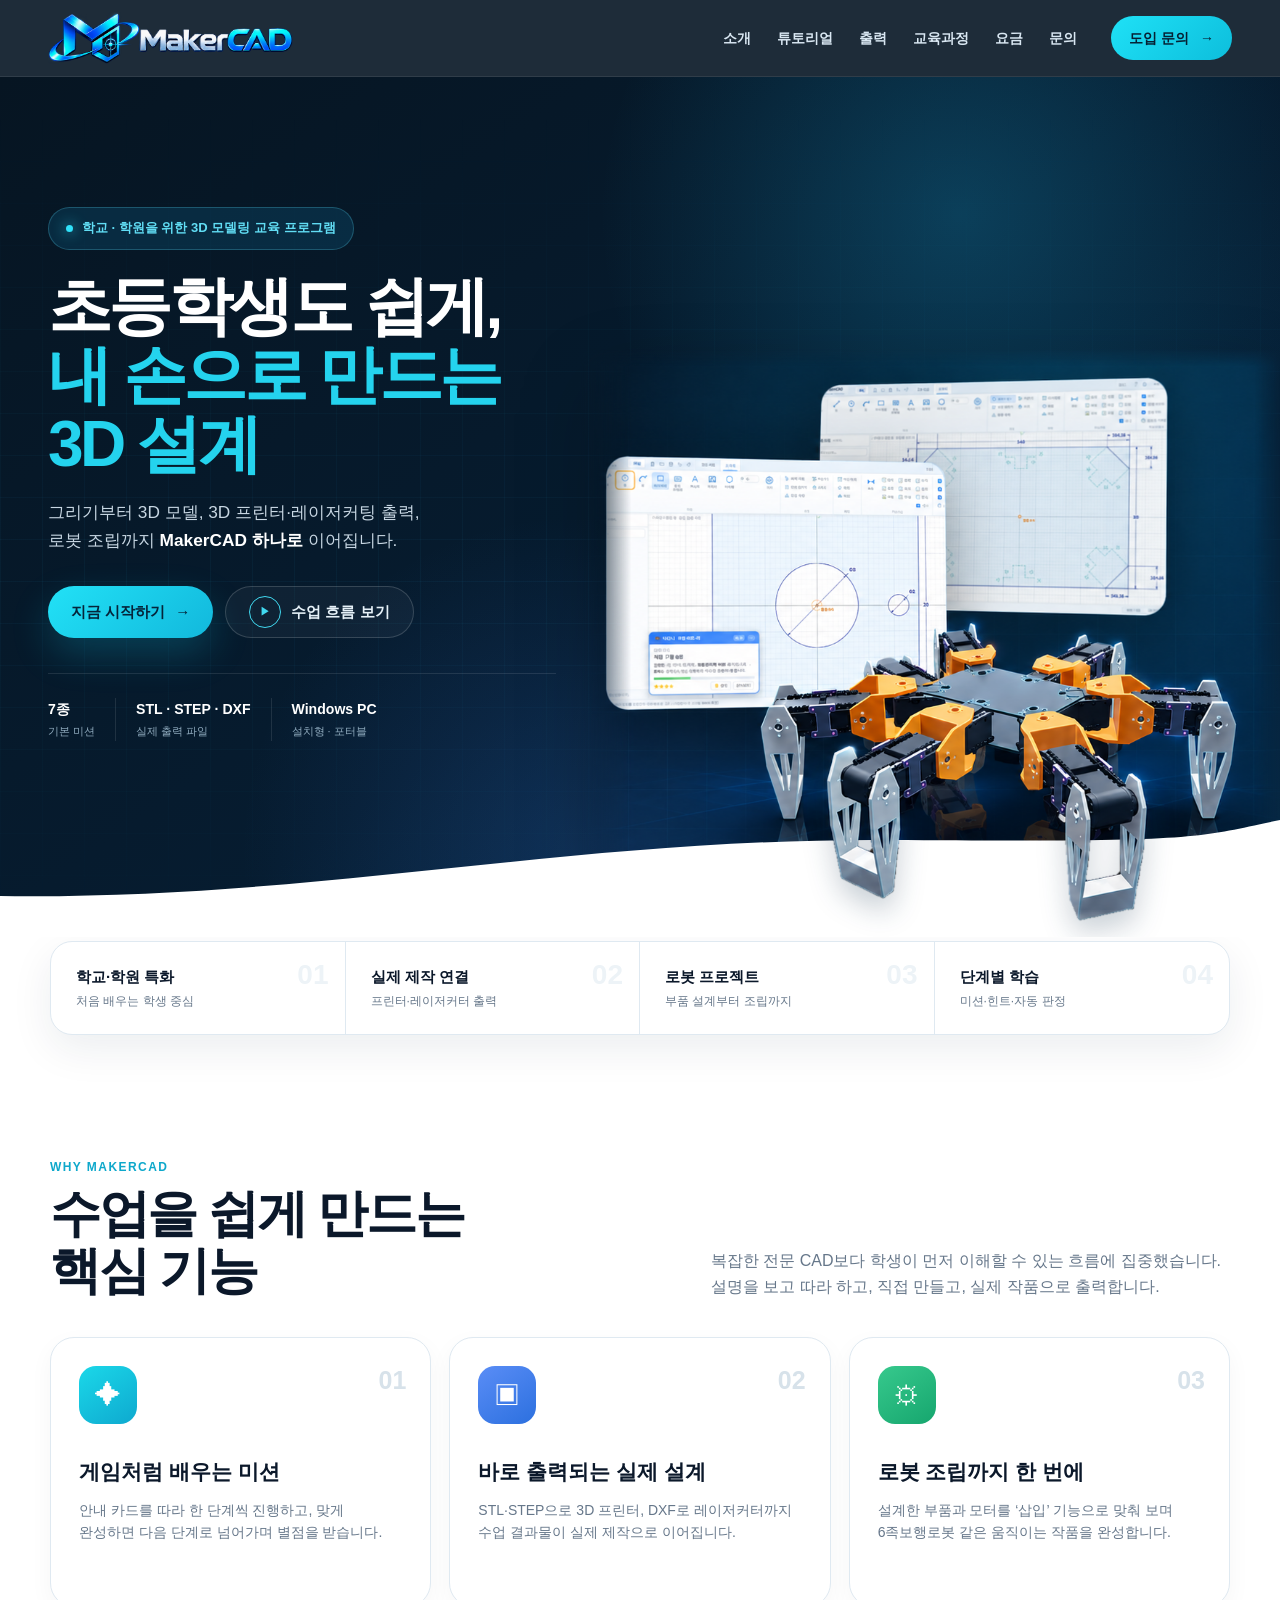
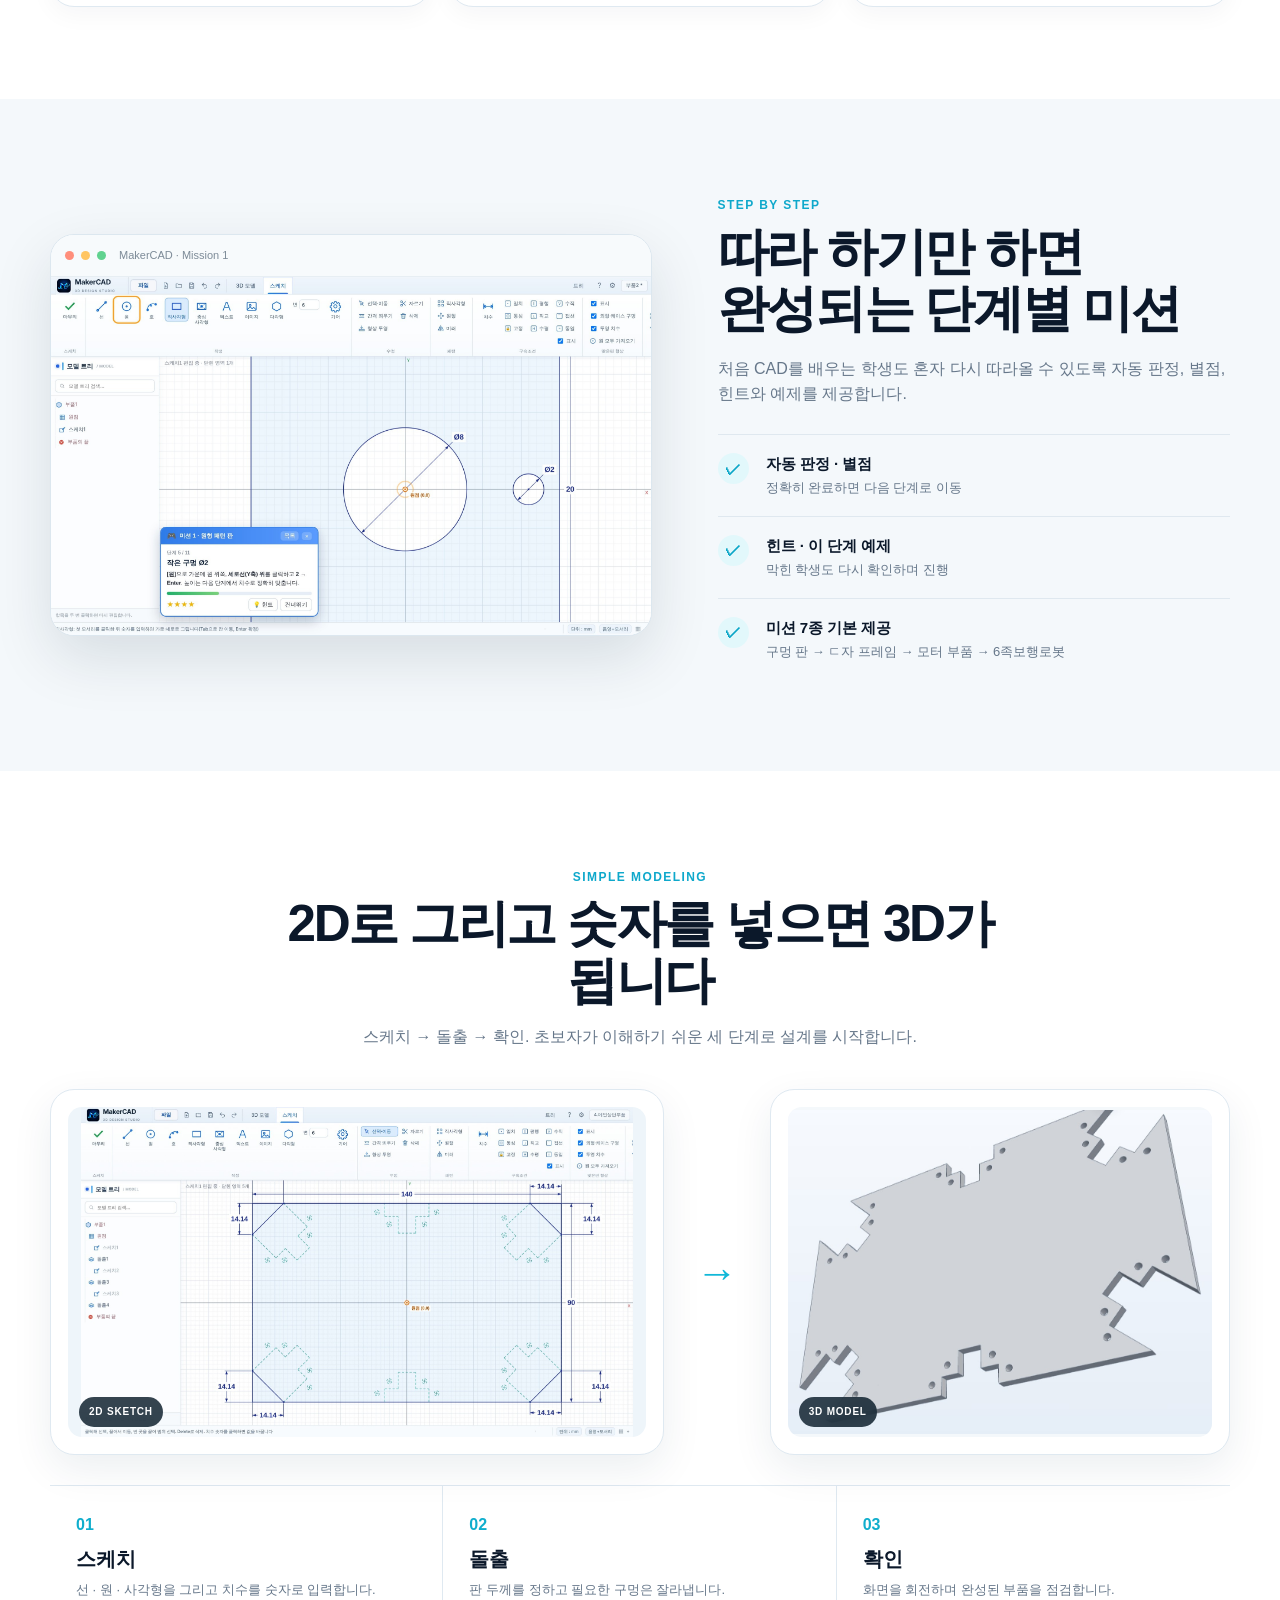
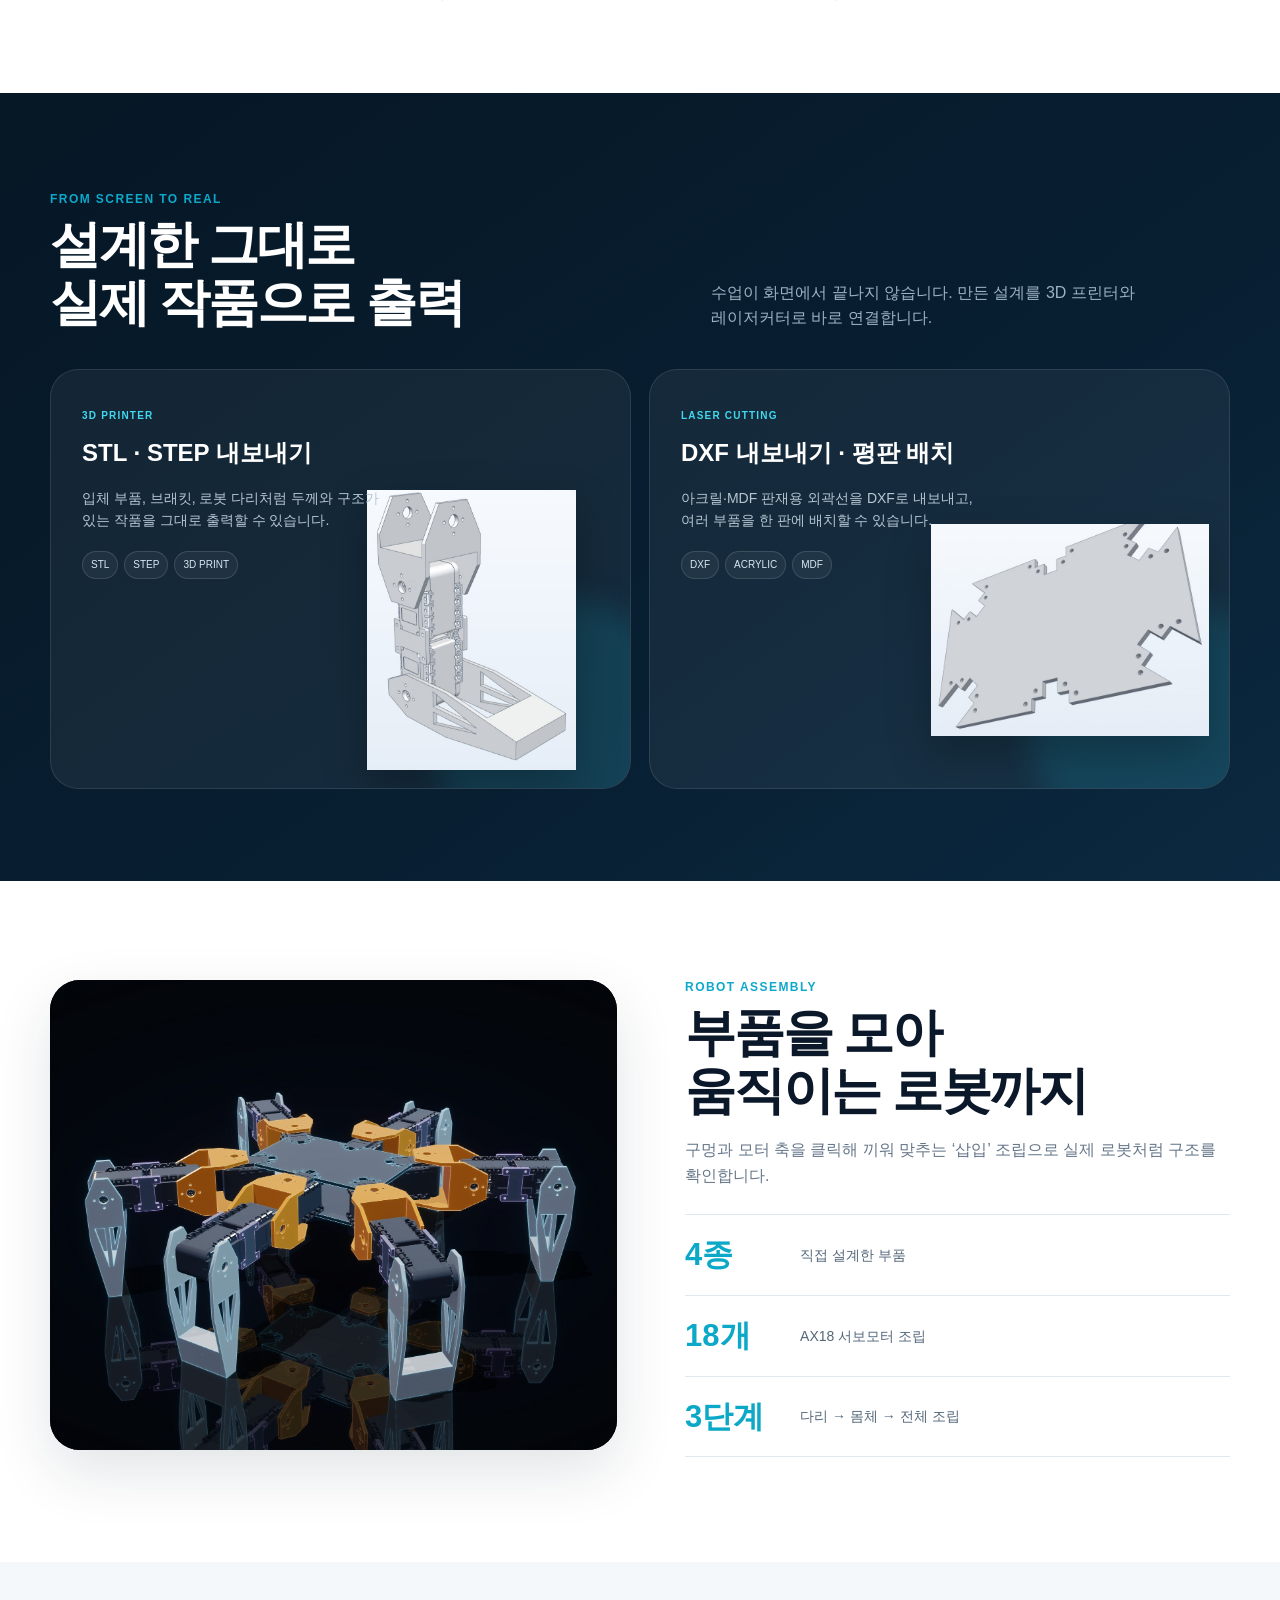
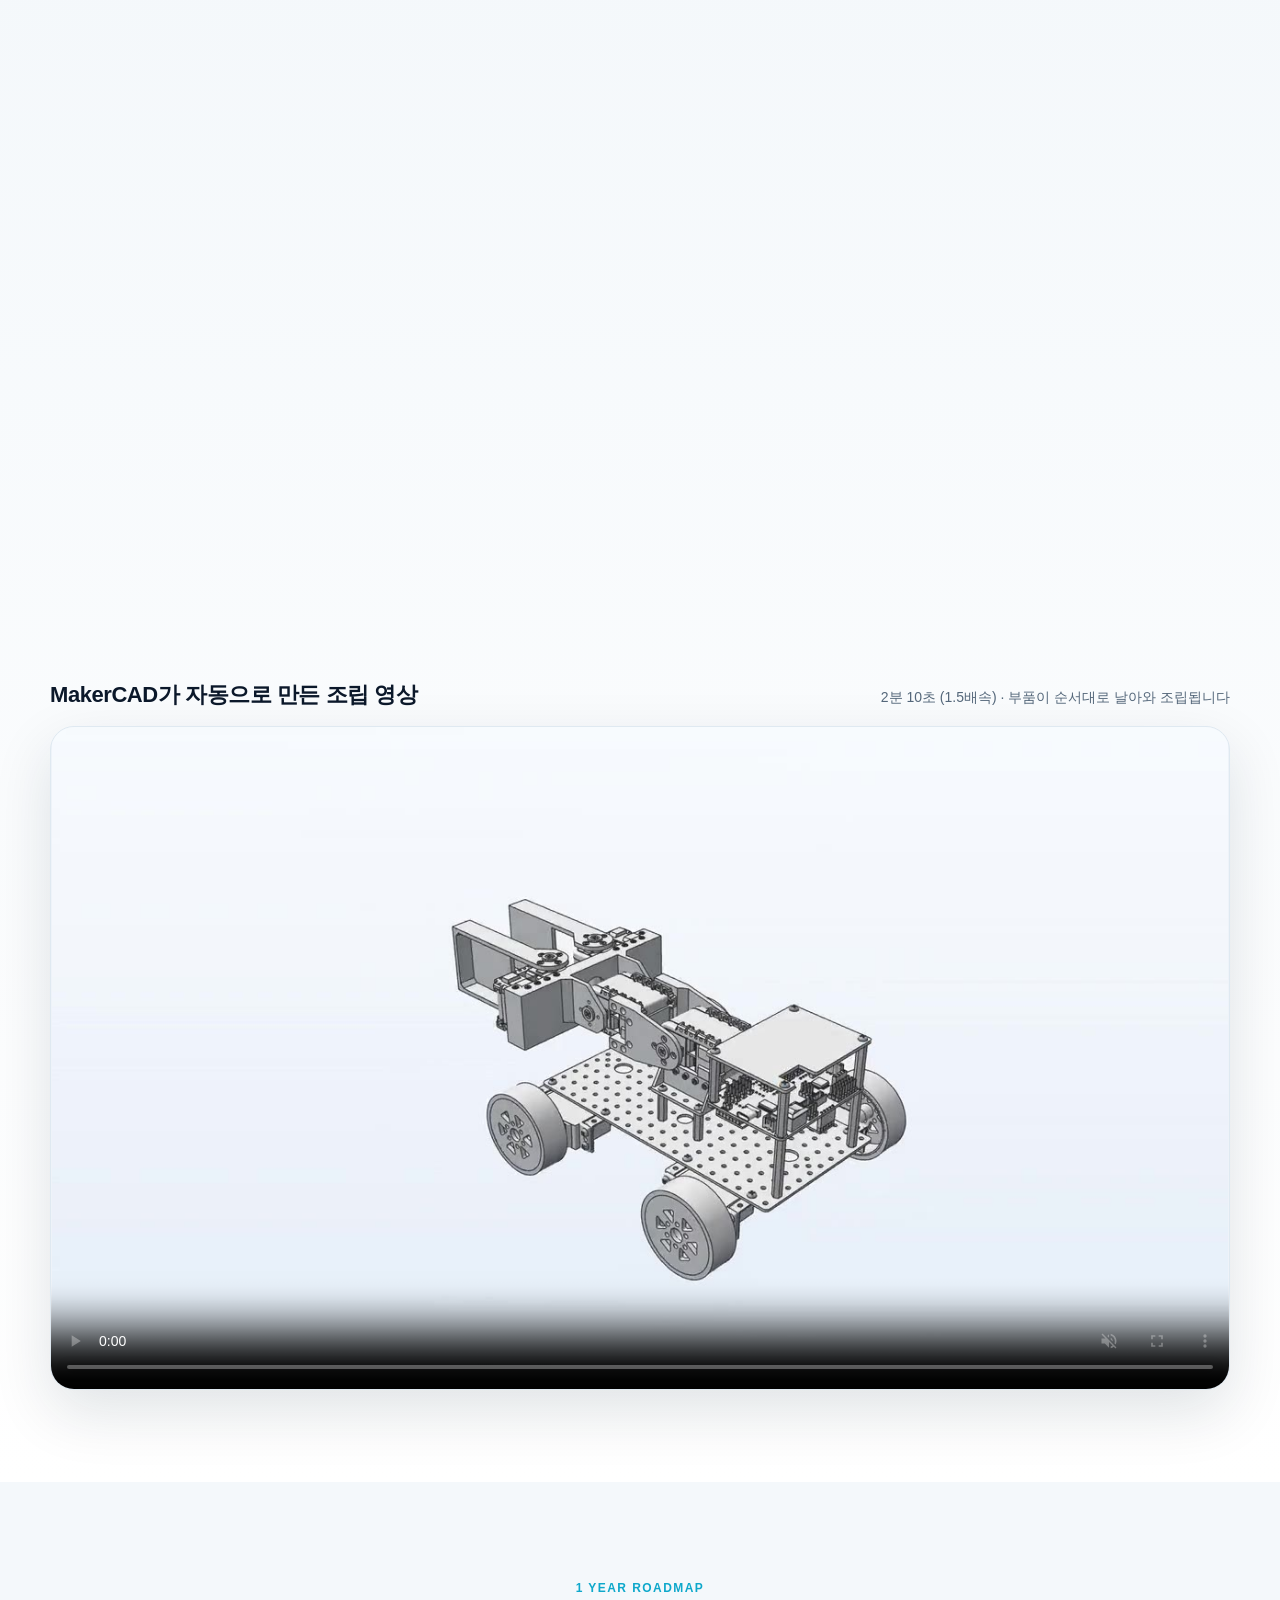
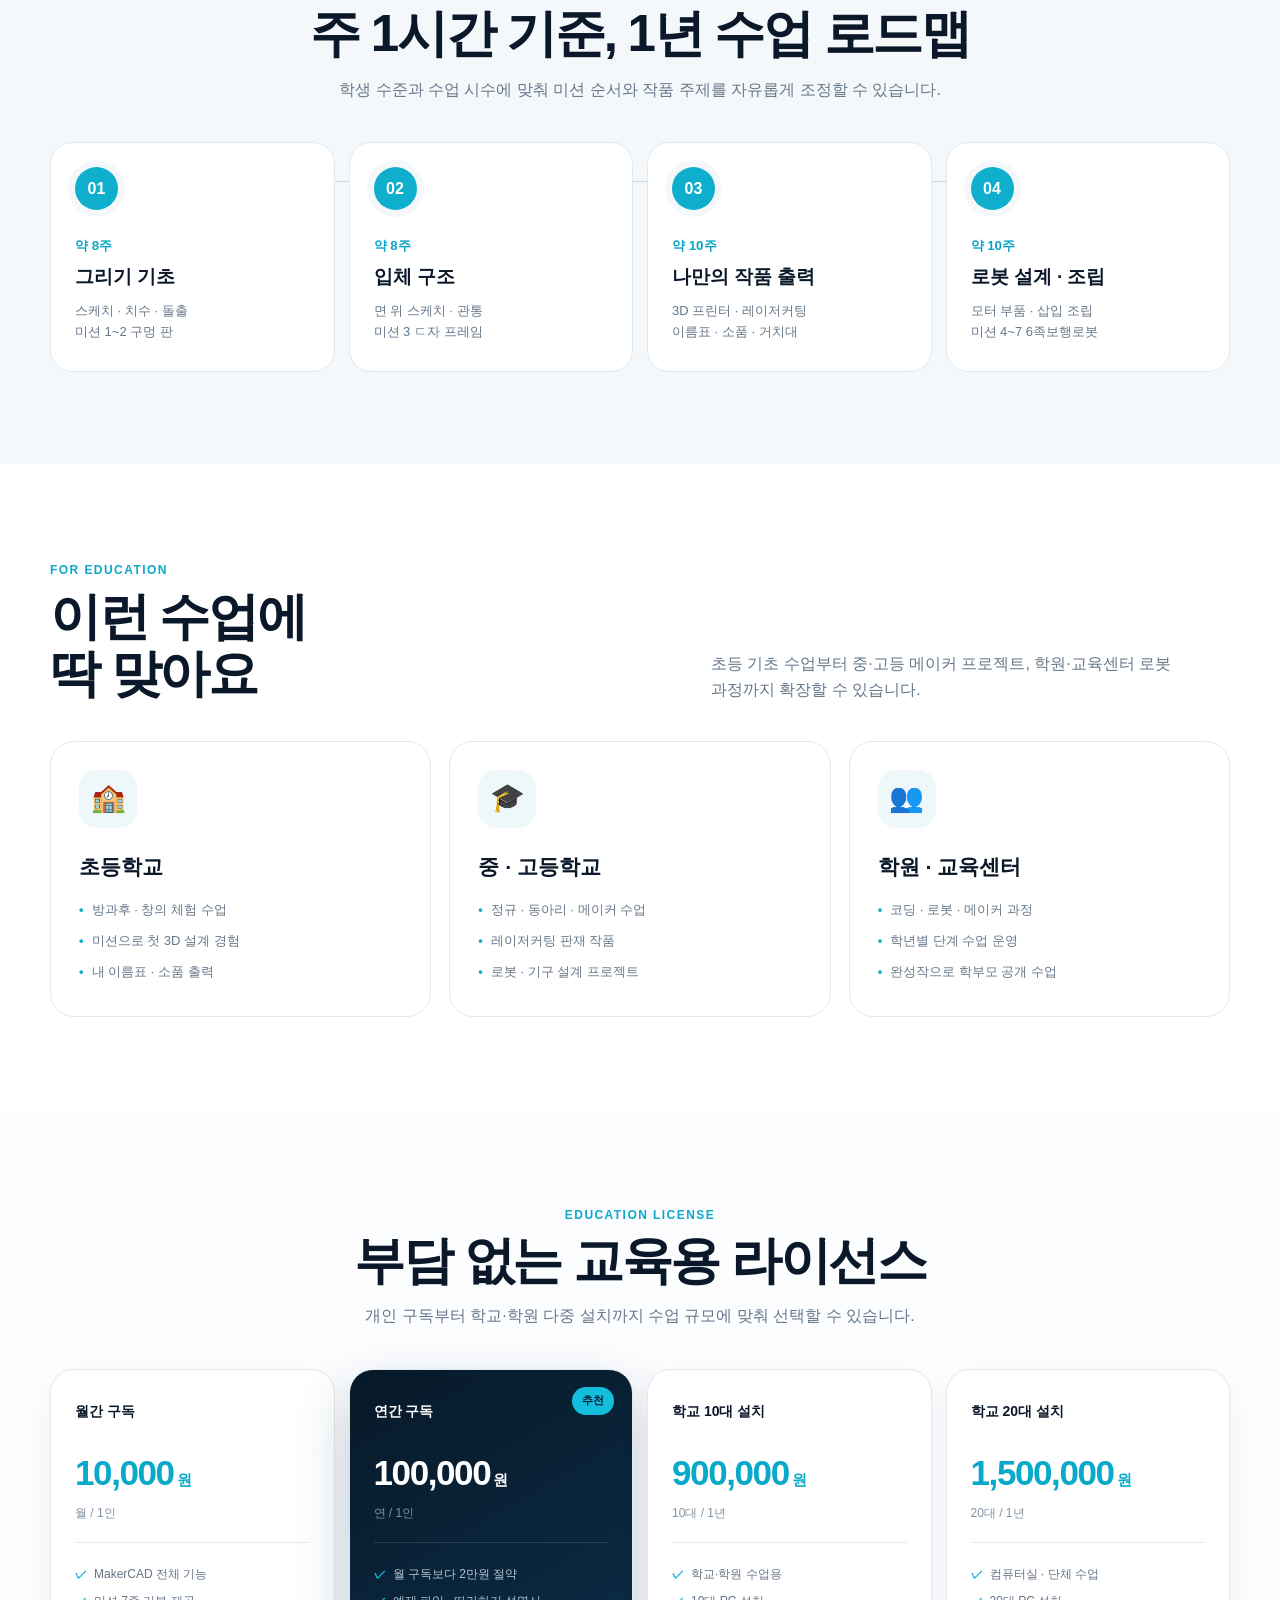
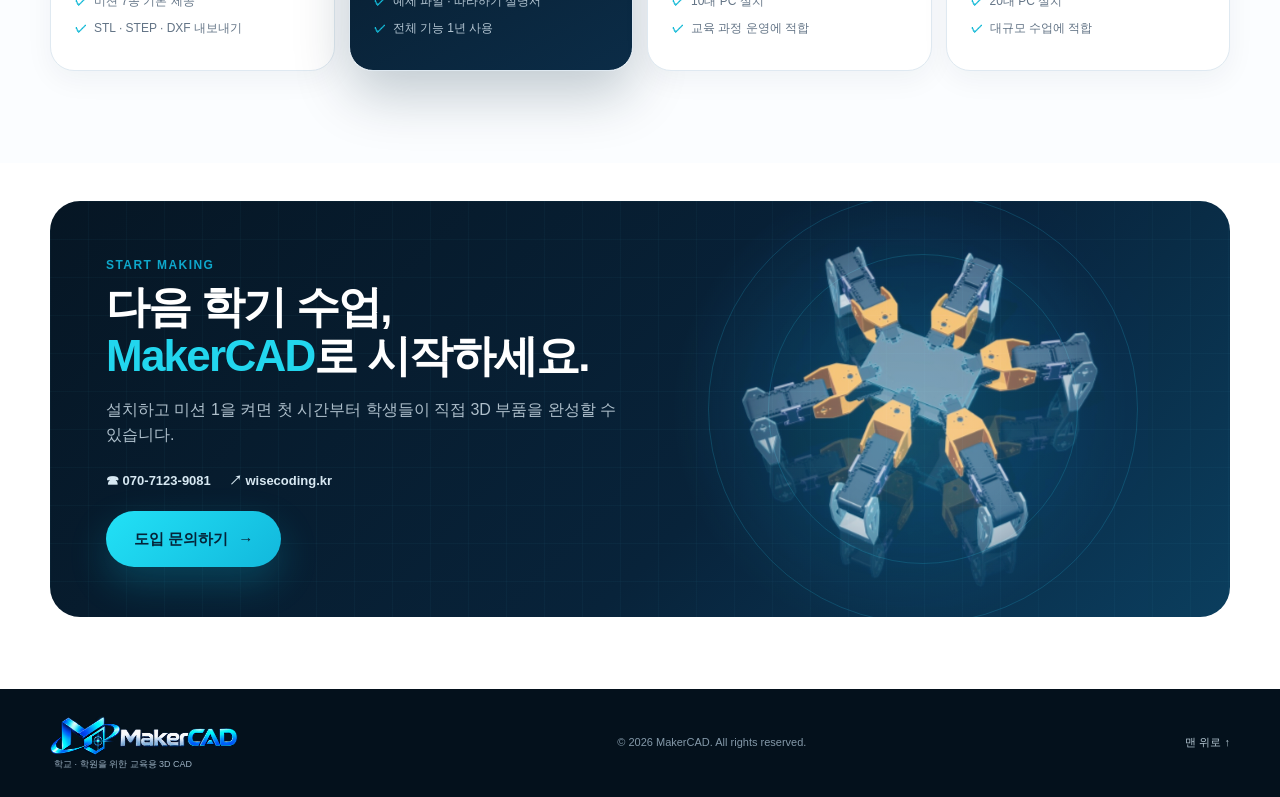
==== index.html @ f3e7543a "Add files via upload" ====
<!doctype html>
<html lang="ko">
<head>
  <meta charset="utf-8" />
  <meta name="viewport" content="width=device-width,initial-scale=1" />
  <meta name="description" content="MakerCAD는 학교·학원을 위한 교육용 3D 모델링 프로그램입니다. 단계별 미션부터 3D 프린터·레이저커팅 출력, 로봇 조립까지 하나로 연결합니다." />
  <meta name="theme-color" content="#071827" />
  <title>MakerCAD | 학교·학원을 위한 교육용 3D CAD</title>
  <link rel="icon" href="favicon.ico" sizes="any" />
  <link rel="icon" type="image/png" sizes="32x32" href="assets/favicon-32.png" />
  <link rel="apple-touch-icon" href="assets/apple-touch-icon.png" />
  <meta property="og:title" content="MakerCAD | 학교·학원을 위한 교육용 3D CAD" />
  <meta property="og:image" content="assets/makercad-logo.png" />
  <link rel="stylesheet" href="styles.css" />
</head>
<body>
  <header class="header" id="top">
    <div class="shell nav">
      <a class="brand" href="#top" aria-label="MakerCAD 홈">
        <img class="logo-h" src="assets/makercad-logo-horizontal.png" alt="MakerCAD" />
      </a>
      <button class="menu" aria-expanded="false" aria-controls="navLinks">메뉴</button>
      <nav id="navLinks" class="nav-links">
        <a href="#why">소개</a>
        <a href="#mission">튜토리얼</a>
        <a href="#output">출력</a>
        <a href="#roadmap">교육과정</a>
        <a href="#pricing">요금</a>
        <a href="#contact">문의</a>
      </nav>
      <a class="nav-cta" href="#contact">도입 문의 <span>→</span></a>
    </div>
  </header>

  <main>
    <section class="hero">
      <div class="hero-grid shell">
        <div class="hero-copy reveal">
          <div class="pill"><span></span> 학교 · 학원을 위한 3D 모델링 교육 프로그램</div>
          <h1>초등학생도 쉽게,<br><em>내 손으로 만드는 3D 설계</em></h1>
          <p class="lead">그리기부터 3D 모델, 3D 프린터·레이저커팅 출력,<br class="pc"> 로봇 조립까지 <strong>MakerCAD 하나로</strong> 이어집니다.</p>
          <div class="hero-actions">
            <a class="btn primary" href="#contact">지금 시작하기 <span>→</span></a>
            <a class="btn secondary" href="#mission"><i>▶</i> 수업 흐름 보기</a>
          </div>
          <div class="quick-facts">
            <div><strong>7종</strong><span>기본 미션</span></div>
            <div><strong>STL · STEP · DXF</strong><span>실제 출력 파일</span></div>
            <div><strong>Windows PC</strong><span>설치형 · 포터블</span></div>
          </div>
        </div>

        <div class="hero-stage">
          <div class="hero-visual">
            <img class="hero-composite" src="assets/hero-stage-tight.png" alt="MakerCAD 메인 비주얼: 6족보행로봇과 설계 화면">
            <img class="hero-front" src="assets/hero-robot-front.png" alt="" aria-hidden="true">
          </div>
        </div>
      </div>
      <div class="hero-wave"></div>
    </section>

    <section class="trust-strip">
      <div class="shell trust-grid">
        <div><span class="num">01</span><b>학교·학원 특화</b><small>처음 배우는 학생 중심</small></div>
        <div><span class="num">02</span><b>실제 제작 연결</b><small>프린터·레이저커터 출력</small></div>
        <div><span class="num">03</span><b>로봇 프로젝트</b><small>부품 설계부터 조립까지</small></div>
        <div><span class="num">04</span><b>단계별 학습</b><small>미션·힌트·자동 판정</small></div>
      </div>
    </section>

    <section class="section" id="why">
      <div class="shell">
        <div class="section-head reveal">
          <div><span class="kicker">WHY MAKERCAD</span><h2>수업을 쉽게 만드는<br>핵심 기능</h2></div>
          <p>복잡한 전문 CAD보다 학생이 먼저 이해할 수 있는 흐름에 집중했습니다. 설명을 보고 따라 하고, 직접 만들고, 실제 작품으로 출력합니다.</p>
        </div>
        <div class="feature-grid">
          <article class="feature reveal"><div class="feature-icon cyan">✦</div><span>01</span><h3>게임처럼 배우는 미션</h3><p>안내 카드를 따라 한 단계씩 진행하고, 맞게 완성하면 다음 단계로 넘어가며 별점을 받습니다.</p></article>
          <article class="feature reveal"><div class="feature-icon blue">▣</div><span>02</span><h3>바로 출력되는 실제 설계</h3><p>STL·STEP으로 3D 프린터, DXF로 레이저커터까지 수업 결과물이 실제 제작으로 이어집니다.</p></article>
          <article class="feature reveal"><div class="feature-icon green">⚙</div><span>03</span><h3>로봇 조립까지 한 번에</h3><p>설계한 부품과 모터를 ‘삽입’ 기능으로 맞춰 보며 6족보행로봇 같은 움직이는 작품을 완성합니다.</p></article>
        </div>
      </div>
    </section>

    <section class="section soft" id="mission">
      <div class="shell split">
        <div class="visual-card reveal">
          <div class="window-bar"><i></i><i></i><i></i><span>MakerCAD · Mission 1</span></div>
          <img src="assets/mission-ui.jpg" alt="MakerCAD 단계별 미션 실제 화면">
        </div>
        <div class="copy reveal">
          <span class="kicker">STEP BY STEP</span>
          <h2>따라 하기만 하면<br>완성되는 단계별 미션</h2>
          <p class="intro">처음 CAD를 배우는 학생도 혼자 다시 따라올 수 있도록 자동 판정, 별점, 힌트와 예제를 제공합니다.</p>
          <div class="check-list">
            <div><b>자동 판정 · 별점</b><span>정확히 완료하면 다음 단계로 이동</span></div>
            <div><b>힌트 · 이 단계 예제</b><span>막힌 학생도 다시 확인하며 진행</span></div>
            <div><b>미션 7종 기본 제공</b><span>구멍 판 → ㄷ자 프레임 → 모터 부품 → 6족보행로봇</span></div>
          </div>
        </div>
      </div>
    </section>

    <section class="section design-flow">
      <div class="shell">
        <div class="center-head reveal"><span class="kicker">SIMPLE MODELING</span><h2>2D로 그리고 숫자를 넣으면 3D가 됩니다</h2><p>스케치 → 돌출 → 확인. 초보자가 이해하기 쉬운 세 단계로 설계를 시작합니다.</p></div>
        <div class="flow-showcase reveal">
          <div class="flow-image"><img src="assets/sketch-ui.jpg" alt="2D 스케치 화면"><span class="label">2D SKETCH</span></div>
          <div class="arrow">→</div>
          <div class="flow-image part"><img src="assets/laser-part.jpg" alt="완성된 3D 부품"><span class="label">3D MODEL</span></div>
        </div>
        <div class="steps">
          <div><span>01</span><h3>스케치</h3><p>선 · 원 · 사각형을 그리고 치수를 숫자로 입력합니다.</p></div>
          <div><span>02</span><h3>돌출</h3><p>판 두께를 정하고 필요한 구멍은 잘라냅니다.</p></div>
          <div><span>03</span><h3>확인</h3><p>화면을 회전하며 완성된 부품을 점검합니다.</p></div>
        </div>
      </div>
    </section>

    <section class="section dark" id="output">
      <div class="shell">
        <div class="section-head light-head reveal">
          <div><span class="kicker">FROM SCREEN TO REAL</span><h2>설계한 그대로<br>실제 작품으로 출력</h2></div>
          <p>수업이 화면에서 끝나지 않습니다. 만든 설계를 3D 프린터와 레이저커터로 바로 연결합니다.</p>
        </div>
        <div class="output-grid">
          <article class="output-card reveal">
            <div class="output-copy"><span class="mini">3D PRINTER</span><h3>STL · STEP 내보내기</h3><p>입체 부품, 브래킷, 로봇 다리처럼 두께와 구조가 있는 작품을 그대로 출력할 수 있습니다.</p><div class="chips"><span>STL</span><span>STEP</span><span>3D PRINT</span></div></div>
            <img src="assets/printed-part.jpg" alt="3D 프린터 출력용 부품">
          </article>
          <article class="output-card reveal">
            <div class="output-copy"><span class="mini">LASER CUTTING</span><h3>DXF 내보내기 · 평판 배치</h3><p>아크릴·MDF 판재용 외곽선을 DXF로 내보내고, 여러 부품을 한 판에 배치할 수 있습니다.</p><div class="chips"><span>DXF</span><span>ACRYLIC</span><span>MDF</span></div></div>
            <img src="assets/panel-part.jpg" alt="레이저커팅용 평판 부품">
          </article>
        </div>
      </div>
    </section>

    <section class="section robot-section">
      <div class="shell robot-grid">
        <div class="robot-visual reveal"><img src="assets/robot-assembly.jpg" alt="MakerCAD 6족보행로봇 조립 예시"><span class="glow-ring"></span></div>
        <div class="copy reveal"><span class="kicker">ROBOT ASSEMBLY</span><h2>부품을 모아<br>움직이는 로봇까지</h2><p class="intro">구멍과 모터 축을 클릭해 끼워 맞추는 ‘삽입’ 조립으로 실제 로봇처럼 구조를 확인합니다.</p>
          <div class="robot-stats"><div><b>4종</b><span>직접 설계한 부품</span></div><div><b>18개</b><span>AX18 서보모터 조립</span></div><div><b>3단계</b><span>다리 → 몸체 → 전체 조립</span></div></div>
        </div>
      </div>
    </section>

    <section class="section car-section" id="gripper-car">
      <div class="shell car-grid">
        <div class="copy reveal"><span class="kicker">PROJECT · 집게 자동차</span><h2>MakerCAD로 완성한<br>4륜 집게 자동차</h2><p class="intro">바퀴, 프레임, 서보모터, 집게, 제어보드까지 MakerCAD에서 설계하고 조립했습니다. 조립이 끝나면 부품이 하나씩 날아와 끼워지는 조립 영상도 자동으로 만들어집니다.</p>
          <div class="robot-stats"><div><b>146개</b><span>조립된 부품</span></div><div><b>158개</b><span>부품 사이 조립 관계(구속조건)</span></div><div><b>194초</b><span>자동으로 만든 조립 영상</span></div></div>
          <ul class="car-tags"><li>부품표 자동 정리</li><li>렌더링 사진</li><li>STEP · STL · DXF 내보내기</li></ul>
        </div>
        <div class="car-visual reveal">
          <figure class="car-model"><img src="assets/gripper-car-model.jpg" alt="MakerCAD로 조립한 4륜 집게 자동차 3D 모델" loading="lazy"></figure>
          <figure class="car-ui"><img src="assets/gripper-car-ui.jpg" alt="MakerCAD 조립 화면: 모델 트리, 3D 조립품, 조립 영상 시간표" loading="lazy"><figcaption>실제 MakerCAD 조립 화면</figcaption></figure>
        </div>
      </div>
      <div class="shell car-video reveal">
        <div class="car-video-head"><h3>MakerCAD가 자동으로 만든 조립 영상</h3><span>2분 10초 (1.5배속) · 부품이 순서대로 날아와 조립됩니다</span></div>
        <video controls playsinline muted preload="metadata" poster="assets/gripper-car-assembly-poster.jpg?v=2">
          <source src="assets/gripper-car-assembly.mp4?v=2" type="video/mp4">
          이 브라우저에서는 영상을 재생할 수 없습니다. <a href="assets/gripper-car-assembly.mp4">영상 파일 받기</a>
        </video>
      </div>
    </section>

    <section class="section soft" id="roadmap">
      <div class="shell">
        <div class="center-head reveal"><span class="kicker">1 YEAR ROADMAP</span><h2>주 1시간 기준, 1년 수업 로드맵</h2><p>학생 수준과 수업 시수에 맞춰 미션 순서와 작품 주제를 자유롭게 조정할 수 있습니다.</p></div>
        <div class="roadmap">
          <article class="reveal"><span>01</span><small>약 8주</small><h3>그리기 기초</h3><p>스케치 · 치수 · 돌출<br>미션 1~2 구멍 판</p></article>
          <article class="reveal"><span>02</span><small>약 8주</small><h3>입체 구조</h3><p>면 위 스케치 · 관통<br>미션 3 ㄷ자 프레임</p></article>
          <article class="reveal"><span>03</span><small>약 10주</small><h3>나만의 작품 출력</h3><p>3D 프린터 · 레이저커팅<br>이름표 · 소품 · 거치대</p></article>
          <article class="reveal"><span>04</span><small>약 10주</small><h3>로봇 설계 · 조립</h3><p>모터 부품 · 삽입 조립<br>미션 4~7 6족보행로봇</p></article>
        </div>
      </div>
    </section>

    <section class="section audience">
      <div class="shell">
        <div class="section-head reveal"><div><span class="kicker">FOR EDUCATION</span><h2>이런 수업에<br>딱 맞아요</h2></div><p>초등 기초 수업부터 중·고등 메이커 프로젝트, 학원·교육센터 로봇 과정까지 확장할 수 있습니다.</p></div>
        <div class="audience-grid">
          <article class="reveal"><div class="audience-icon">🏫</div><h3>초등학교</h3><ul><li>방과후 · 창의 체험 수업</li><li>미션으로 첫 3D 설계 경험</li><li>내 이름표 · 소품 출력</li></ul></article>
          <article class="reveal"><div class="audience-icon">🎓</div><h3>중 · 고등학교</h3><ul><li>정규 · 동아리 · 메이커 수업</li><li>레이저커팅 판재 작품</li><li>로봇 · 기구 설계 프로젝트</li></ul></article>
          <article class="reveal"><div class="audience-icon">👥</div><h3>학원 · 교육센터</h3><ul><li>코딩 · 로봇 · 메이커 과정</li><li>학년별 단계 수업 운영</li><li>완성작으로 학부모 공개 수업</li></ul></article>
        </div>
      </div>
    </section>

    <section class="section pricing" id="pricing">
      <div class="shell">
        <div class="center-head reveal"><span class="kicker">EDUCATION LICENSE</span><h2>부담 없는 교육용 라이선스</h2><p>개인 구독부터 학교·학원 다중 설치까지 수업 규모에 맞춰 선택할 수 있습니다.</p></div>
        <div class="price-grid">
          <article class="price-card reveal"><span class="price-title">월간 구독</span><strong>10,000<small>원</small></strong><p>월 / 1인</p><ul><li>MakerCAD 전체 기능</li><li>미션 7종 기본 제공</li><li>STL · STEP · DXF 내보내기</li></ul></article>
          <article class="price-card featured reveal"><div class="recommend">추천</div><span class="price-title">연간 구독</span><strong>100,000<small>원</small></strong><p>연 / 1인</p><ul><li>월 구독보다 2만원 절약</li><li>예제 파일 · 따라하기 설명서</li><li>전체 기능 1년 사용</li></ul></article>
          <article class="price-card reveal"><span class="price-title">학교 10대 설치</span><strong>900,000<small>원</small></strong><p>10대 / 1년</p><ul><li>학교·학원 수업용</li><li>10대 PC 설치</li><li>교육 과정 운영에 적합</li></ul></article>
          <article class="price-card reveal"><span class="price-title">학교 20대 설치</span><strong>1,500,000<small>원</small></strong><p>20대 / 1년</p><ul><li>컴퓨터실 · 단체 수업</li><li>20대 PC 설치</li><li>대규모 수업에 적합</li></ul></article>
        </div>
      </div>
    </section>

    <section class="cta-section" id="contact">
      <div class="shell cta-card reveal">
        <div class="cta-copy"><span class="kicker">START MAKING</span><h2>다음 학기 수업,<br><em>MakerCAD</em>로 시작하세요.</h2><p>설치하고 미션 1을 켜면 첫 시간부터 학생들이 직접 3D 부품을 완성할 수 있습니다.</p><div class="contact-row"><a href="tel:07071239081">☎ 070-7123-9081</a><a href="https://wisecoding.kr" target="_blank" rel="noopener">↗ wisecoding.kr</a></div><a class="btn primary large" href="tel:07071239081">도입 문의하기 <span>→</span></a></div>
        <div class="cta-visual"><img src="assets/robot-top-crop.jpg" alt="MakerCAD 6족보행로봇"><div class="orbit one"></div><div class="orbit two"></div></div>
      </div>
    </section>
  </main>

  <footer>
    <div class="shell footer-grid">
      <a class="brand footer-brand" href="#top"><span><img class="logo-h" src="assets/makercad-logo-horizontal.png" alt="MakerCAD"><small>학교 · 학원을 위한 교육용 3D CAD</small></span></a>
      <p>© <span id="year"></span> MakerCAD. All rights reserved.</p>
      <a href="#top" class="to-top">맨 위로 ↑</a>
    </div>
  </footer>
  <script src="script.js"></script>
</body>
</html>
---- styles.css ----
:root{
  --ink:#0b182a; --navy:#071827; --navy2:#0b2840; --cyan:#18c9e9; --cyan2:#0ea9ce;
  --blue:#2f7df5; --green:#20b77a; --soft:#f4f8fb; --line:#dfe9f1; --muted:#66778a;
  --white:#fff; --radius:24px; --shadow:0 22px 60px rgba(8,31,51,.12);
}
*{box-sizing:border-box}html{scroll-behavior:smooth}body{margin:0;color:var(--ink);font-family:Pretendard,"Noto Sans KR","Malgun Gothic",Arial,sans-serif;line-height:1.6;word-break:keep-all;background:#fff}a{text-decoration:none;color:inherit}img{display:block;max-width:100%}.shell{width:min(1180px,calc(100% - 48px));margin:0 auto}
.header{position:sticky;top:0;z-index:100;background:rgba(6,22,36,.9);backdrop-filter:blur(18px);border-bottom:1px solid rgba(255,255,255,.08)}.nav{height:76px;display:flex;align-items:center;gap:34px}.brand{display:flex;align-items:center;gap:11px;color:#fff;min-width:max-content}.brand img{width:42px;height:42px;border-radius:12px}.brand span{display:flex;flex-direction:column;line-height:1.05}.brand b{font-size:22px;letter-spacing:-.02em}.brand small{font-size:10px;color:#9eb4c5;margin-top:5px}.nav-links{display:flex;align-items:center;gap:26px;margin-left:auto;color:#d9e7f2;font-weight:700;font-size:14px}.nav-links a{transition:.2s}.nav-links a:hover{color:#4be1f8}.nav-cta{background:linear-gradient(135deg,#1fe1f6,#0dbedc);color:#062033;border-radius:999px;padding:11px 18px;font-weight:900;font-size:14px}.nav-cta span{margin-left:7px}.menu{display:none}
.hero{position:relative;overflow:hidden;color:#fff;background:radial-gradient(circle at 75% 16%,rgba(27,179,232,.24),transparent 30%),radial-gradient(circle at 45% 90%,rgba(43,99,185,.25),transparent 32%),linear-gradient(145deg,#061522 0,#061c30 56%,#083050 100%);min-height:720px}.hero:before{content:"";position:absolute;inset:0;background-image:linear-gradient(rgba(51,175,223,.055) 1px,transparent 1px),linear-gradient(90deg,rgba(51,175,223,.055) 1px,transparent 1px);background-size:42px 42px;mask-image:linear-gradient(to bottom,transparent 3%,black 58%,transparent 100%)}.hero-grid{display:grid;grid-template-columns:.9fr 1.1fr;align-items:center;gap:30px;min-height:700px;padding-top:28px;padding-bottom:64px;position:relative;z-index:2}.pill{display:inline-flex;align-items:center;gap:9px;border:1px solid rgba(90,215,243,.25);background:rgba(13,77,107,.4);padding:8px 13px;border-radius:999px;color:#61ddf4;font-size:13px;font-weight:800}.pill span{width:7px;height:7px;border-radius:50%;background:#30e1fa;box-shadow:0 0 14px #30e1fa}.hero h1{margin:22px 0 20px;font-size:clamp(48px,5.2vw,72px);line-height:1.07;letter-spacing:-.055em}.hero h1 em{font-style:normal;color:#24d3ee}.lead{margin:0;color:#c8d7e3;font-size:19px}.lead strong{color:#fff}.hero-actions{display:flex;gap:12px;flex-wrap:wrap;margin:31px 0 35px}.btn{display:inline-flex;align-items:center;justify-content:center;gap:10px;min-height:52px;padding:0 23px;border-radius:999px;font-weight:900;transition:.22s}.btn:hover{transform:translateY(-2px)}.primary{background:linear-gradient(135deg,#22e1f6,#12b8dc);color:#052439;box-shadow:0 16px 38px rgba(14,188,223,.24)}.secondary{border:1px solid rgba(255,255,255,.16);background:rgba(255,255,255,.04);color:#e6f1f8}.secondary i{width:32px;height:32px;display:grid;place-items:center;border-radius:50%;border:1px solid #41d9f0;color:#41d9f0;font-size:10px;font-style:normal}.quick-facts{display:flex;gap:0;border-top:1px solid rgba(255,255,255,.1);padding-top:24px}.quick-facts div{padding:0 20px;border-right:1px solid rgba(255,255,255,.1)}.quick-facts div:first-child{padding-left:0}.quick-facts div:last-child{border-right:0}.quick-facts strong,.quick-facts span{display:block}.quick-facts strong{font-size:14px;color:#fff}.quick-facts span{font-size:11px;color:#8faabd;margin-top:3px}
.hero-stage{position:relative;height:720px;overflow:visible}.hero-stage:before{content:"";position:absolute;inset:2% 6% 0 0;background:radial-gradient(circle at 56% 54%,rgba(17,191,222,.30),transparent 42%);filter:blur(38px)}.hero-composite{position:absolute;right:-12%;top:-19%;width:142%;height:142%;object-fit:contain;object-position:center right;filter:drop-shadow(0 30px 38px rgba(0,0,0,.28))}.floating-tag{display:none}.floating-tag span{display:none}.hero-wave{position:absolute;bottom:-1px;left:-3%;width:106%;height:86px;background:#fff;clip-path:polygon(0 70%,34% 48%,64% 62%,100% 22%,100% 100%,0 100%)}
.trust-strip{padding:4px 0 26px}.trust-grid{display:grid;grid-template-columns:repeat(4,1fr);border:1px solid var(--line);border-radius:22px;background:#fff;box-shadow:0 14px 42px rgba(14,40,61,.08);overflow:hidden}.trust-grid>div{position:relative;padding:23px 25px;border-right:1px solid var(--line)}.trust-grid>div:last-child{border-right:0}.trust-grid .num{position:absolute;right:16px;top:11px;font-size:28px;font-weight:900;color:#edf3f7}.trust-grid b,.trust-grid small{display:block}.trust-grid b{font-size:15px}.trust-grid small{font-size:12px;color:var(--muted);margin-top:3px}
.section{padding:92px 0}.soft{background:var(--soft)}.section-head{display:grid;grid-template-columns:1fr .85fr;align-items:end;gap:50px;margin-bottom:38px}.section-head h2,.center-head h2,.copy h2{margin:6px 0 0;font-size:clamp(34px,4vw,52px);line-height:1.12;letter-spacing:-.045em}.section-head p,.center-head p,.copy .intro{margin:0;color:var(--muted);font-size:16px}.kicker{color:#0ea8cb;font-size:12px;font-weight:900;letter-spacing:.12em}.feature-grid{display:grid;grid-template-columns:repeat(3,1fr);gap:18px}.feature{position:relative;background:#fff;border:1px solid var(--line);border-radius:24px;padding:28px 28px 30px;min-height:270px;transition:.25s;box-shadow:0 8px 24px rgba(12,35,53,.04)}.feature:hover{transform:translateY(-6px);box-shadow:var(--shadow)}.feature>span{position:absolute;right:24px;top:22px;color:#d7e2ea;font-weight:900;font-size:25px}.feature-icon{width:58px;height:58px;border-radius:17px;display:grid;place-items:center;color:#fff;font-size:26px;margin-bottom:31px}.feature-icon.cyan{background:linear-gradient(145deg,#1bd8e9,#0ea9cf)}.feature-icon.blue{background:linear-gradient(145deg,#5a8df6,#2c70df)}.feature-icon.green{background:linear-gradient(145deg,#37c98d,#16a66e)}.feature h3{font-size:21px;margin:0 0 10px}.feature p{margin:0;color:var(--muted);font-size:14px}
.split{display:grid;grid-template-columns:1.08fr .92fr;gap:66px;align-items:center}.visual-card{border-radius:24px;background:#fff;box-shadow:var(--shadow);overflow:hidden;border:1px solid #dce7ef}.window-bar{height:42px;display:flex;align-items:center;gap:7px;padding:0 14px;background:#f7fafc;border-bottom:1px solid #e7eef3}.window-bar i{width:9px;height:9px;border-radius:50%;background:#d3dde5}.window-bar i:first-child{background:#ff8e7b}.window-bar i:nth-child(2){background:#ffc562}.window-bar i:nth-child(3){background:#60d28f}.window-bar span{margin-left:6px;color:#7d8b98;font-size:11px}.copy h2{margin-bottom:18px}.check-list{display:grid;gap:0;margin-top:27px}.check-list>div{position:relative;padding:17px 0 17px 48px;border-top:1px solid #dfe8ef}.check-list>div:before{content:"✓";position:absolute;left:0;top:18px;width:31px;height:31px;display:grid;place-items:center;border-radius:50%;background:#e2f8fb;color:#0ba6c7;font-weight:900}.check-list b,.check-list span{display:block}.check-list b{font-size:15px}.check-list span{font-size:13px;color:var(--muted);margin-top:2px}
.center-head{text-align:center;max-width:780px;margin:0 auto 40px}.center-head p{margin-top:14px}.flow-showcase{display:grid;grid-template-columns:1fr 70px .75fr;align-items:center;gap:18px}.flow-image{position:relative;background:#fff;border:1px solid var(--line);border-radius:24px;padding:17px;box-shadow:0 14px 40px rgba(15,47,71,.08)}.flow-image img{width:100%;height:330px;object-fit:contain;border-radius:14px;background:#eef5fa}.flow-image.part img{background:#f4f8fb}.label{position:absolute;left:28px;bottom:27px;background:rgba(9,27,41,.82);backdrop-filter:blur(8px);color:#fff;padding:7px 10px;border-radius:999px;font-size:10px;font-weight:900;letter-spacing:.08em}.arrow{text-align:center;font-size:42px;color:#11b8d8;font-weight:900}.steps{display:grid;grid-template-columns:repeat(3,1fr);gap:0;margin-top:30px;border-top:1px solid var(--line)}.steps>div{padding:26px 26px 0;border-right:1px solid var(--line)}.steps>div:last-child{border-right:0}.steps span{color:#10aecd;font-weight:900}.steps h3{margin:5px 0;font-size:20px}.steps p{margin:0;color:var(--muted);font-size:13px}
.dark{background:linear-gradient(145deg,#061725,#081f32 62%,#0b2940);color:#fff}.light-head p{color:#9db2c3}.light-head h2{color:#fff}.output-grid{display:grid;grid-template-columns:repeat(2,1fr);gap:18px}.output-card{min-height:420px;position:relative;overflow:hidden;border-radius:28px;background:rgba(255,255,255,.055);border:1px solid rgba(255,255,255,.1);padding:31px}.output-card:before{content:"";position:absolute;width:260px;height:260px;border-radius:50%;background:rgba(20,196,227,.14);right:-60px;bottom:-70px;filter:blur(15px)}.output-copy{position:relative;z-index:2;max-width:62%}.mini{font-size:10px;font-weight:900;letter-spacing:.12em;color:#41d8ef}.output-card h3{font-size:24px;margin:8px 0 12px}.output-card p{color:#b6c7d3;font-size:14px}.chips{display:flex;gap:6px;flex-wrap:wrap;margin-top:19px}.chips span{border:1px solid rgba(255,255,255,.13);background:rgba(255,255,255,.05);border-radius:999px;padding:5px 8px;font-size:10px;color:#d6e8f2}.output-card img{position:absolute;right:20px;bottom:18px;width:48%;height:67%;object-fit:contain;filter:drop-shadow(0 18px 22px rgba(0,0,0,.24))}
.robot-section{padding-bottom:105px}.robot-grid{display:grid;grid-template-columns:1.02fr .98fr;gap:68px;align-items:center}.robot-visual{position:relative;border-radius:30px;overflow:hidden;background:#02070b;min-height:470px;box-shadow:var(--shadow)}.robot-visual:after{content:"";position:absolute;inset:auto 10% 5% 10%;height:90px;background:#00bde4;filter:blur(70px);opacity:.25}.robot-visual img{width:100%;height:470px;object-fit:cover;position:relative;z-index:2}.glow-ring{position:absolute;width:330px;height:330px;border-radius:50%;border:1px solid rgba(25,196,230,.25);right:7%;top:14%;box-shadow:0 0 55px rgba(20,188,225,.13)}.robot-stats{display:grid;gap:0;margin-top:26px;border-top:1px solid var(--line)}.robot-stats>div{display:grid;grid-template-columns:115px 1fr;align-items:center;padding:15px 0;border-bottom:1px solid var(--line)}.robot-stats b{font-size:31px;color:#0ba8c8}.robot-stats span{color:#54677a;font-size:14px}
.roadmap{display:grid;grid-template-columns:repeat(4,1fr);gap:14px;position:relative}.roadmap:before{content:"";position:absolute;top:39px;left:7%;right:7%;height:1px;background:#cbd9e3}.roadmap article{position:relative;z-index:2;background:#fff;border:1px solid var(--line);border-radius:22px;padding:24px;min-height:230px}.roadmap article>span{width:43px;height:43px;display:grid;place-items:center;border-radius:50%;background:#0faecc;color:#fff;font-weight:900;box-shadow:0 0 0 7px var(--soft)}.roadmap small{display:block;margin-top:25px;color:#0aa5c4;font-weight:800}.roadmap h3{margin:5px 0 10px}.roadmap p{margin:0;color:var(--muted);font-size:13px}
.audience-grid{display:grid;grid-template-columns:repeat(3,1fr);gap:18px}.audience-grid article{border:1px solid var(--line);border-radius:24px;padding:28px;background:#fff}.audience-icon{width:58px;height:58px;border-radius:18px;display:grid;place-items:center;background:#eef8fb;font-size:28px}.audience-grid h3{font-size:21px;margin:22px 0 12px}.audience-grid ul{padding:0;margin:0;list-style:none;color:var(--muted);font-size:13px}.audience-grid li{padding:5px 0}.audience-grid li:before{content:"•";color:#12aecb;font-weight:900;margin-right:8px}
.pricing{background:#fbfdff}.price-grid{display:grid;grid-template-columns:repeat(4,1fr);gap:14px}.price-card{position:relative;border:1px solid var(--line);border-radius:24px;padding:28px 24px;background:#fff;box-shadow:0 9px 28px rgba(13,43,65,.05)}.price-card.featured{background:linear-gradient(150deg,#071928,#0b2c47);color:#fff;transform:translateY(-10px);box-shadow:0 24px 55px rgba(4,33,54,.23)}.recommend{position:absolute;right:18px;top:17px;background:#12bedc;color:#042137;padding:5px 10px;border-radius:999px;font-weight:900;font-size:11px}.price-title{font-weight:800;font-size:14px}.price-card strong{display:block;margin:21px 0 0;font-size:35px;letter-spacing:-.04em;color:#09a9c9}.price-card.featured strong{color:#fff}.price-card strong small{font-size:15px;margin-left:3px}.price-card>p{margin:3px 0 19px;color:#8392a0;font-size:12px}.price-card ul{list-style:none;margin:0;padding:18px 0 0;border-top:1px solid #e5edf3;font-size:12px;color:#637486}.price-card.featured ul{border-color:rgba(255,255,255,.12);color:#b4c6d3}.price-card li{padding:4px 0}.price-card li:before{content:"✓";margin-right:7px;color:#13b9d6;font-weight:900}
.cta-section{padding:38px 0 72px}.cta-card{min-height:390px;position:relative;overflow:hidden;display:grid;grid-template-columns:1.05fr .95fr;align-items:center;border-radius:30px;background:linear-gradient(135deg,#061624,#08233a 60%,#0b3e5e);color:#fff;padding:50px 56px}.cta-card:before{content:"";position:absolute;inset:0;background-image:radial-gradient(circle at 78% 45%,rgba(27,200,233,.22),transparent 23%),linear-gradient(rgba(64,188,220,.04) 1px,transparent 1px),linear-gradient(90deg,rgba(64,188,220,.04) 1px,transparent 1px);background-size:auto,38px 38px,38px 38px}.cta-copy{position:relative;z-index:3}.cta-copy h2{font-size:44px;line-height:1.12;margin:5px 0 16px;letter-spacing:-.04em}.cta-copy h2 em{font-style:normal;color:#22d6ee}.cta-copy>p{color:#aebfcb;max-width:520px}.contact-row{display:flex;gap:18px;flex-wrap:wrap;margin:23px 0 20px}.contact-row a{font-size:13px;font-weight:800;color:#d7e8f2}.btn.large{min-height:56px;padding:0 28px}.cta-visual{position:absolute;right:-2%;top:0;bottom:0;width:48%;display:grid;place-items:center}.cta-visual img{width:100%;height:100%;object-fit:cover;mix-blend-mode:screen;filter:saturate(1.15) contrast(1.06)}.orbit{position:absolute;border:1px solid rgba(39,206,236,.18);border-radius:50%}.orbit.one{width:310px;height:310px}.orbit.two{width:430px;height:430px}
footer{background:#04111c;color:#8499a9;padding:27px 0}.footer-grid{display:flex;align-items:center;justify-content:space-between;gap:20px}.footer-brand img{width:34px;height:34px}.footer-brand b{font-size:17px}.footer-brand small{font-size:9px}.footer-grid p{font-size:11px}.to-top{font-size:11px;color:#b7c9d5}
.reveal{opacity:0;transform:translateY(18px);transition:opacity .65s ease,transform .65s ease}.reveal.in{opacity:1;transform:none}
@media (max-width:1020px){.nav-links{display:none;position:absolute;top:76px;left:24px;right:24px;background:#092238;border:1px solid rgba(255,255,255,.1);border-radius:18px;padding:15px;flex-direction:column;align-items:stretch;gap:2px}.nav-links.open{display:flex}.nav-links a{padding:10px 11px}.menu{display:block;margin-left:auto;background:transparent;color:#fff;border:1px solid rgba(255,255,255,.17);border-radius:10px;padding:8px 10px}.nav-cta{display:none}.hero{min-height:auto}.hero-grid{grid-template-columns:1fr;padding-top:70px}.hero-stage{height:620px}.hero-composite{width:138%;height:138%;right:-10%;top:-17%;object-position:center}.hero-copy{max-width:720px}.trust-grid{grid-template-columns:repeat(2,1fr)}.trust-grid>div:nth-child(2){border-right:0}.trust-grid>div:nth-child(-n+2){border-bottom:1px solid var(--line)}.feature-grid,.audience-grid{grid-template-columns:1fr}.split,.robot-grid{grid-template-columns:1fr;gap:40px}.section-head{grid-template-columns:1fr;gap:18px}.output-grid,.price-grid{grid-template-columns:repeat(2,1fr)}.roadmap{grid-template-columns:repeat(2,1fr)}.roadmap:before{display:none}.cta-card{grid-template-columns:1fr;padding-right:45%;}.cta-visual{width:50%}}
@media (max-width:680px){.shell{width:min(100% - 28px,1180px)}.nav{height:68px}.nav-links{top:68px;left:14px;right:14px}.brand img{width:36px;height:36px}.brand b{font-size:19px}.brand small{display:none}.hero-grid{padding-top:52px;padding-bottom:75px}.hero h1{font-size:43px}.lead{font-size:16px}.pc{display:none}.quick-facts{display:grid;grid-template-columns:1fr}.quick-facts div{border-right:0;border-bottom:1px solid rgba(255,255,255,.09);padding:11px 0}.quick-facts div:last-child{border-bottom:0}.hero-stage{height:420px}.hero-composite{width:155%;height:155%;right:-18%;top:-17%;object-position:right center}.floating-tag{display:none}.hero-wave{height:45px}.trust-grid{grid-template-columns:1fr}.trust-grid>div{border-right:0!important;border-bottom:1px solid var(--line)!important}.trust-grid>div:last-child{border-bottom:0!important}.section{padding:68px 0}.section-head h2,.center-head h2,.copy h2{font-size:34px}.feature-grid,.output-grid,.price-grid,.roadmap{grid-template-columns:1fr}.flow-showcase{grid-template-columns:1fr}.arrow{transform:rotate(90deg)}.flow-image img{height:245px}.steps{grid-template-columns:1fr}.steps>div{border-right:0;border-bottom:1px solid var(--line);padding-left:0;padding-right:0}.steps>div:last-child{border-bottom:0}.output-card{min-height:480px}.output-copy{max-width:100%}.output-card img{width:70%;height:48%;right:15%;bottom:10px}.robot-visual,.robot-visual img{min-height:360px;height:360px}.robot-stats>div{grid-template-columns:96px 1fr}.price-card.featured{transform:none}.cta-card{display:block;padding:38px 28px 260px}.cta-copy h2{font-size:36px}.cta-visual{width:100%;height:270px;top:auto;bottom:0}.footer-grid{flex-direction:column;align-items:flex-start}.reveal{opacity:1;transform:none}}

/* ===== v8: 히어로 메인 비주얼 크게 (오른쪽 이미지가 화면을 꽉 채우도록) ===== */
.hero{min-height:860px}
.hero-grid.shell{width:min(1640px,calc(100% - 96px))}
.hero-grid{grid-template-columns:minmax(0,.78fr) minmax(0,1fr);gap:24px;min-height:860px;padding-top:24px;padding-bottom:90px}
.hero h1{font-size:clamp(48px,5vw,92px);line-height:1.08}
.lead{font-size:clamp(17px,1.35vw,24px);line-height:1.6}
.btn{min-height:clamp(52px,3.7vw,66px);padding:0 clamp(23px,1.6vw,30px);font-size:clamp(15px,1.15vw,20px)}
.secondary i{width:clamp(32px,2.3vw,40px);height:clamp(32px,2.3vw,40px)}
.pill{font-size:clamp(13px,.95vw,16px);padding:10px 17px}
.quick-facts strong{font-size:clamp(14px,1.1vw,19px)}
.quick-facts span{font-size:clamp(11px,.85vw,15px)}
.hero-stage{height:auto;display:flex;align-items:center;justify-content:flex-end}
.hero-composite{position:relative;inset:auto;width:112%;max-width:none;height:auto;margin-right:-8%;object-fit:contain}
@media (max-width:1020px){
  .hero-grid.shell{width:min(1180px,calc(100% - 48px))}
  .hero-grid{grid-template-columns:1fr;min-height:auto;padding-top:70px}
  .hero-stage{height:auto;justify-content:center}
  .hero-composite{width:108%;margin:0 -4%}
}
@media (max-width:680px){
  .hero-grid.shell{width:min(100% - 28px,1180px)}
  .hero h1{font-size:43px}
  .hero-composite{width:118%;margin:0 -9%}
}
.header .shell.nav{width:min(1640px,calc(100% - 96px))}
@media (max-width:1020px){.header .shell.nav{width:min(1180px,calc(100% - 48px))}}
@media (max-width:680px){.header .shell.nav{width:min(100% - 28px,1180px)}}

/* ===== v9: 하단 CTA 6족보행로봇을 왼쪽(원 중심)으로 이동·확대 ===== */
.cta-card:before{background-image:radial-gradient(circle at 72% 50%,rgba(27,200,233,.22),transparent 26%),linear-gradient(rgba(64,188,220,.04) 1px,transparent 1px),linear-gradient(90deg,rgba(64,188,220,.04) 1px,transparent 1px)}
.cta-visual{right:4%;width:44%}
.cta-visual img{position:absolute;z-index:1;left:50%;top:50%;transform:translate(-50%,-50%);width:auto;height:108%;max-width:none;aspect-ratio:1/1;object-fit:contain}
.cta-visual .orbit{z-index:0}
@media (max-width:1020px){.cta-visual{right:-3%;width:48%}.cta-visual img{height:100%}}
@media (max-width:680px){.cta-visual{width:100%;right:0}.cta-visual img{height:100%}}

/* ===== v10: 히어로 하단 곡선 + 로봇 다리가 곡선 앞으로 튀어나오는 효과 ===== */
.hero-grid{z-index:auto}
.hero-copy{position:relative;z-index:4}
.hero-stage{align-self:end;margin-bottom:-92px}
.hero-visual{position:relative;width:112%;margin-right:-8%}
.hero-visual .hero-composite{position:relative;z-index:1;width:100%;margin:0;display:block}
.hero-front{position:absolute;inset:0;width:100%;height:100%;z-index:3;pointer-events:none;filter:drop-shadow(0 14px 14px rgba(8,40,70,.22))}
.hero-wave{z-index:2;left:0;width:100%;height:170px;clip-path:none;background:url("data:image/svg+xml,%3Csvg xmlns='http://www.w3.org/2000/svg' viewBox='0 0 1440 170' preserveAspectRatio='none'%3E%3Cpath fill='%23ffffff' d='M0 170V128C360 132 640 70 1000 72S1340 70 1440 52V170Z'/%3E%3C/svg%3E") bottom/100% 100% no-repeat}
@media (max-width:1020px){
  .hero-stage{margin-bottom:-90px}
  .hero-visual{width:108%;margin:0 -4%}
  .hero-visual .hero-composite{width:100%;margin:0}
}
@media (max-width:680px){
  .hero-stage{margin-bottom:-50px}
  .hero-visual{width:118%;margin:0 -9%}
  .hero-wave{height:90px}
}

/* 새 로고: 아이콘 자체에 둥근 모서리와 테두리가 있으므로 그림자만 더함 */
.brand img{border-radius:22%;box-shadow:0 4px 14px rgba(0,90,255,.35)}
.footer-brand img{border-radius:22%}

/* 가로형 로고 (배경 투명) */
.brand img.logo-h{width:auto;height:52px;border-radius:0;box-shadow:none;display:block}
.footer-brand img.logo-h{height:40px}
.footer-brand span small{margin-top:4px;padding-left:4px}
@media (max-width:680px){.brand img.logo-h{width:auto;height:42px}}

/* 집게 자동차 프로젝트 */
.car-section{background:linear-gradient(180deg,#f4f8fb 0,#fff 100%)}
.car-grid{display:grid;grid-template-columns:.9fr 1.1fr;gap:60px;align-items:center}
.car-visual{position:relative;padding-top:40px}
.car-model{margin:0;padding-top:150px;border-radius:28px;overflow:hidden;background:#f6f9fe;border:1px solid var(--line);box-shadow:var(--shadow)}
.car-model img{display:block;width:100%;height:auto}
.car-ui{position:absolute;left:-32px;top:0;width:44%;margin:0;border-radius:14px;overflow:hidden;background:#fff;border:1px solid var(--line);box-shadow:0 18px 40px rgba(12,35,53,.18)}
.car-ui img{display:block;width:100%;height:auto}
.car-ui figcaption{font-size:12px;font-weight:700;color:#54677a;padding:8px 12px}
.car-tags{display:flex;flex-wrap:wrap;gap:8px;list-style:none;padding:0;margin:22px 0 0}
.car-tags li{padding:7px 13px;border-radius:999px;background:#e8f7fb;color:#0a7f99;font-size:13px;font-weight:700}
@media (max-width:1020px){.car-grid{grid-template-columns:1fr;gap:40px}.car-ui{left:16px}}
@media (max-width:680px){.car-visual{padding-top:0}.car-model{padding-top:0}.car-ui{position:static;width:100%;margin-top:14px}}
.car-video{margin-top:56px}
.car-video-head{display:flex;align-items:baseline;justify-content:space-between;gap:16px;flex-wrap:wrap;margin-bottom:14px}
.car-video-head h3{margin:0;font-size:22px;letter-spacing:-.02em}
.car-video-head span{color:#54677a;font-size:14px}
.car-video video{display:block;width:100%;aspect-ratio:16/9;border-radius:24px;background:#eef3f9;border:1px solid var(--line);box-shadow:var(--shadow)}
@media (max-width:680px){.car-video{margin-top:36px}.car-video video{border-radius:16px}}
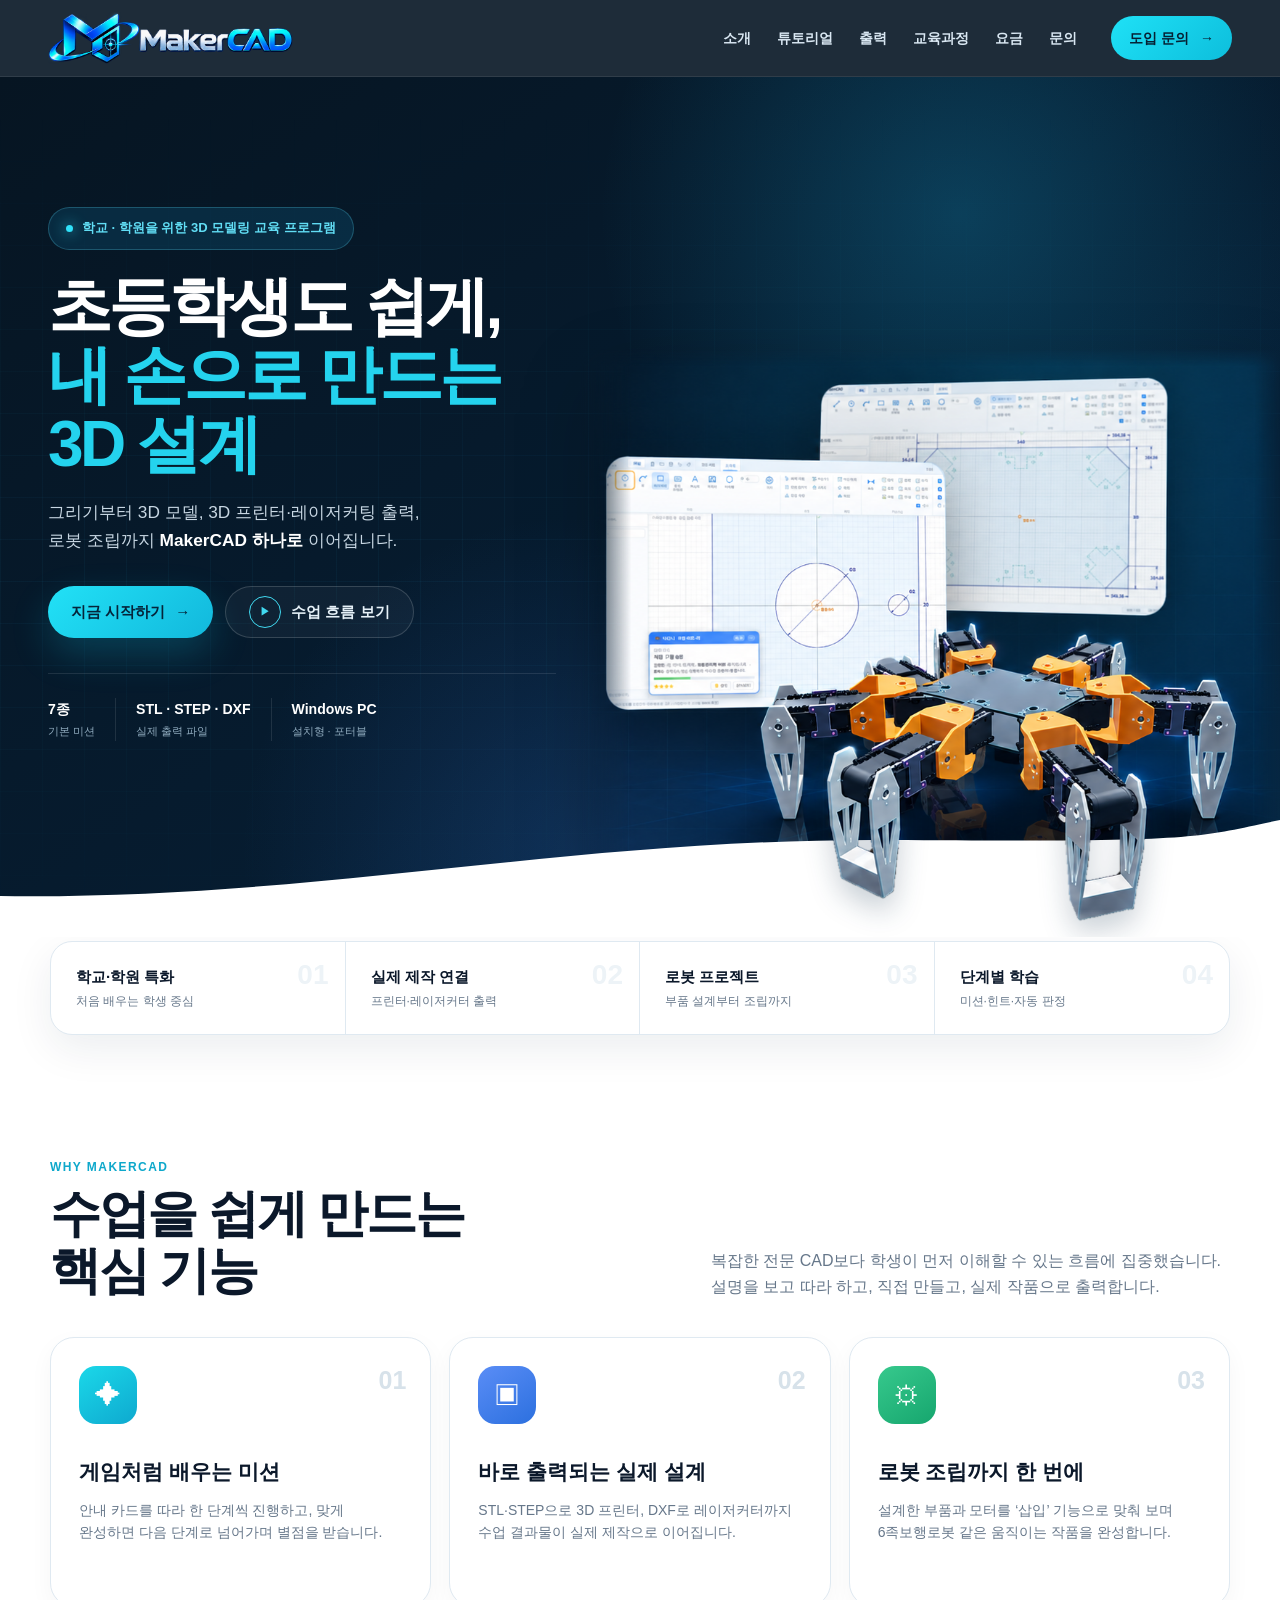
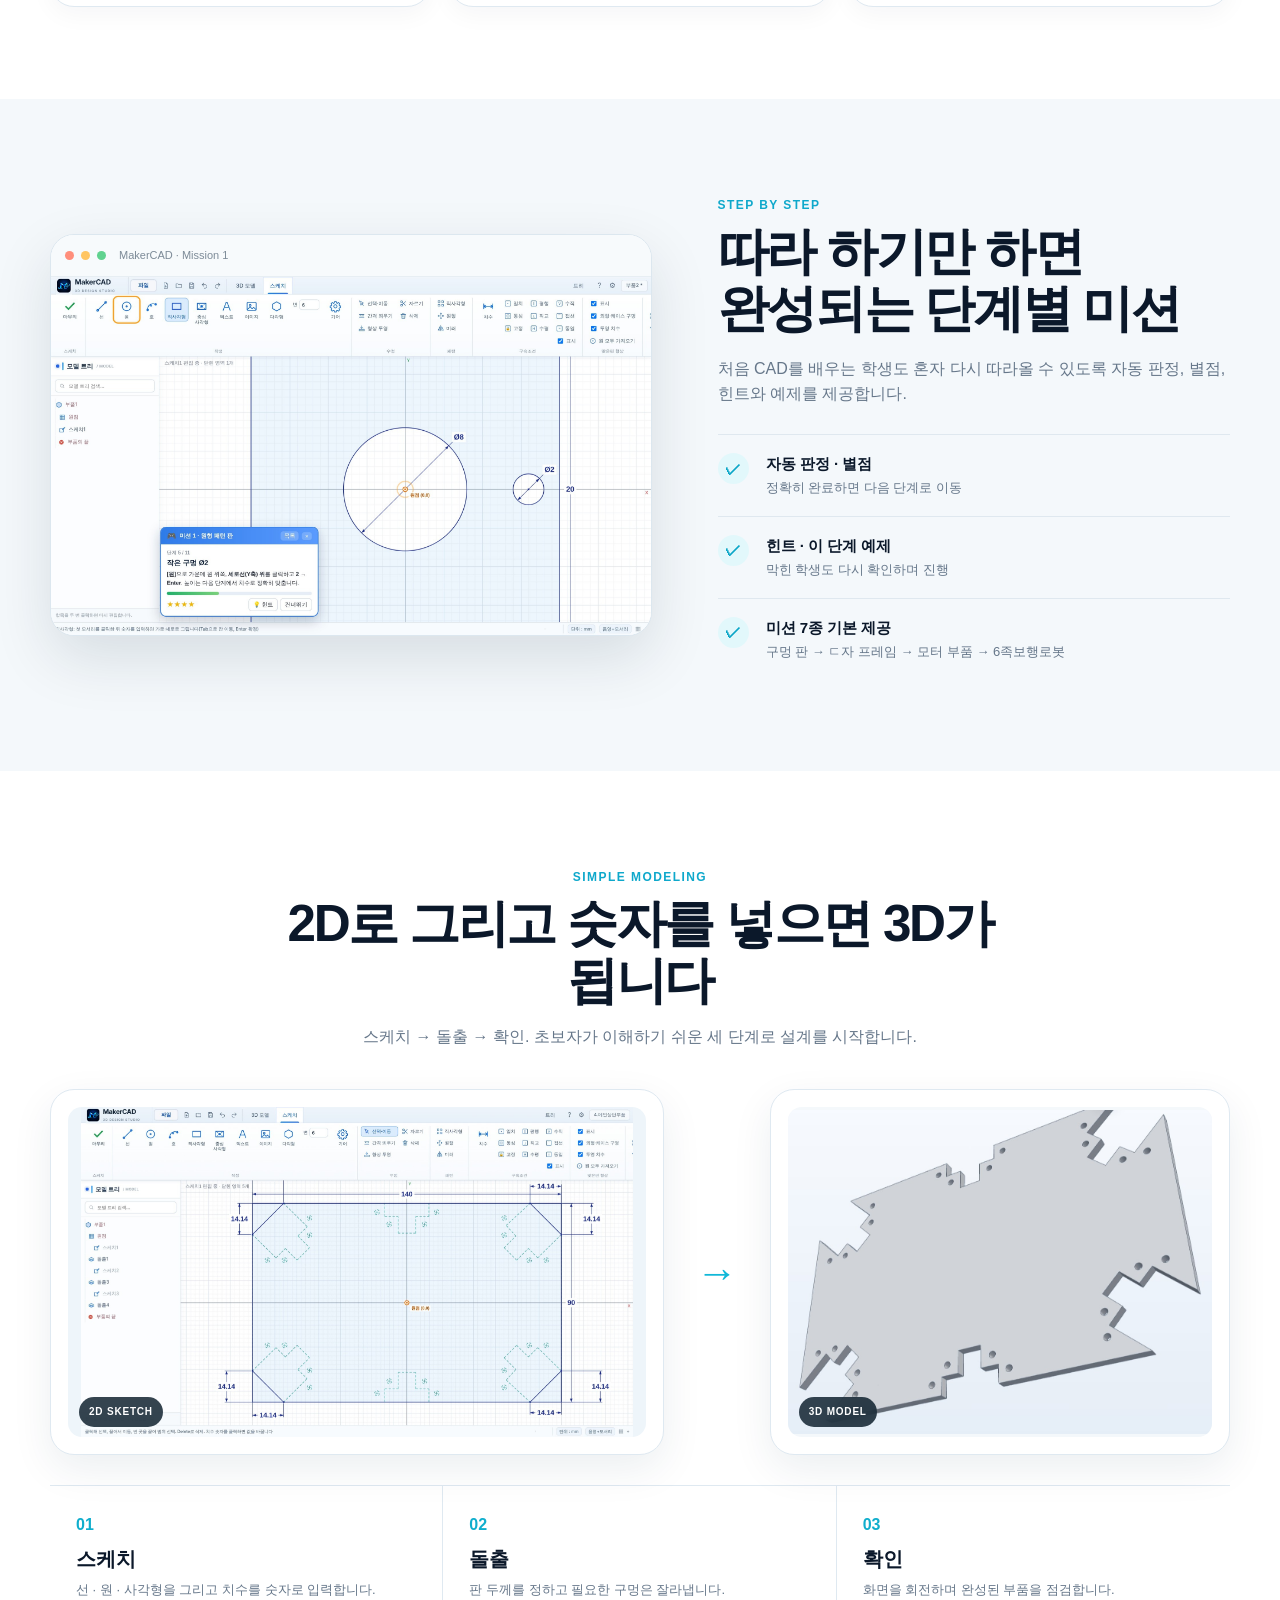
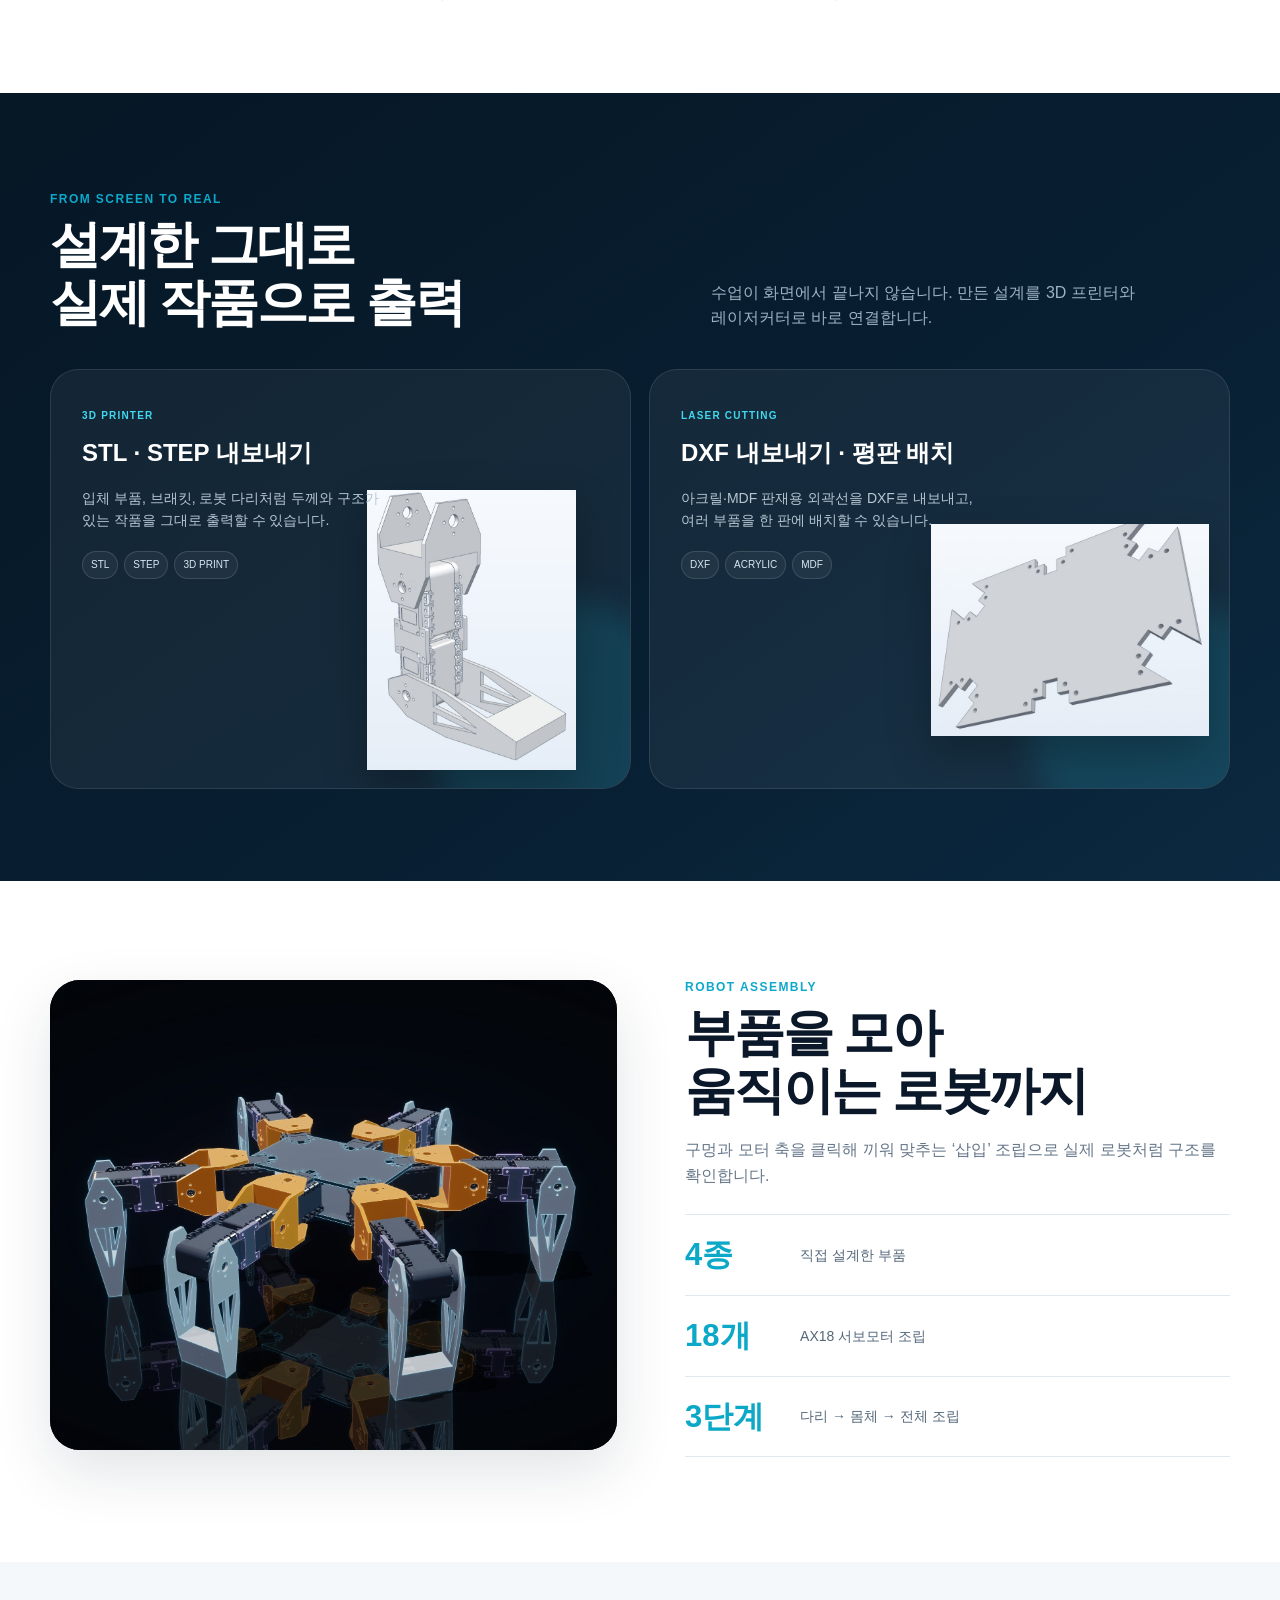
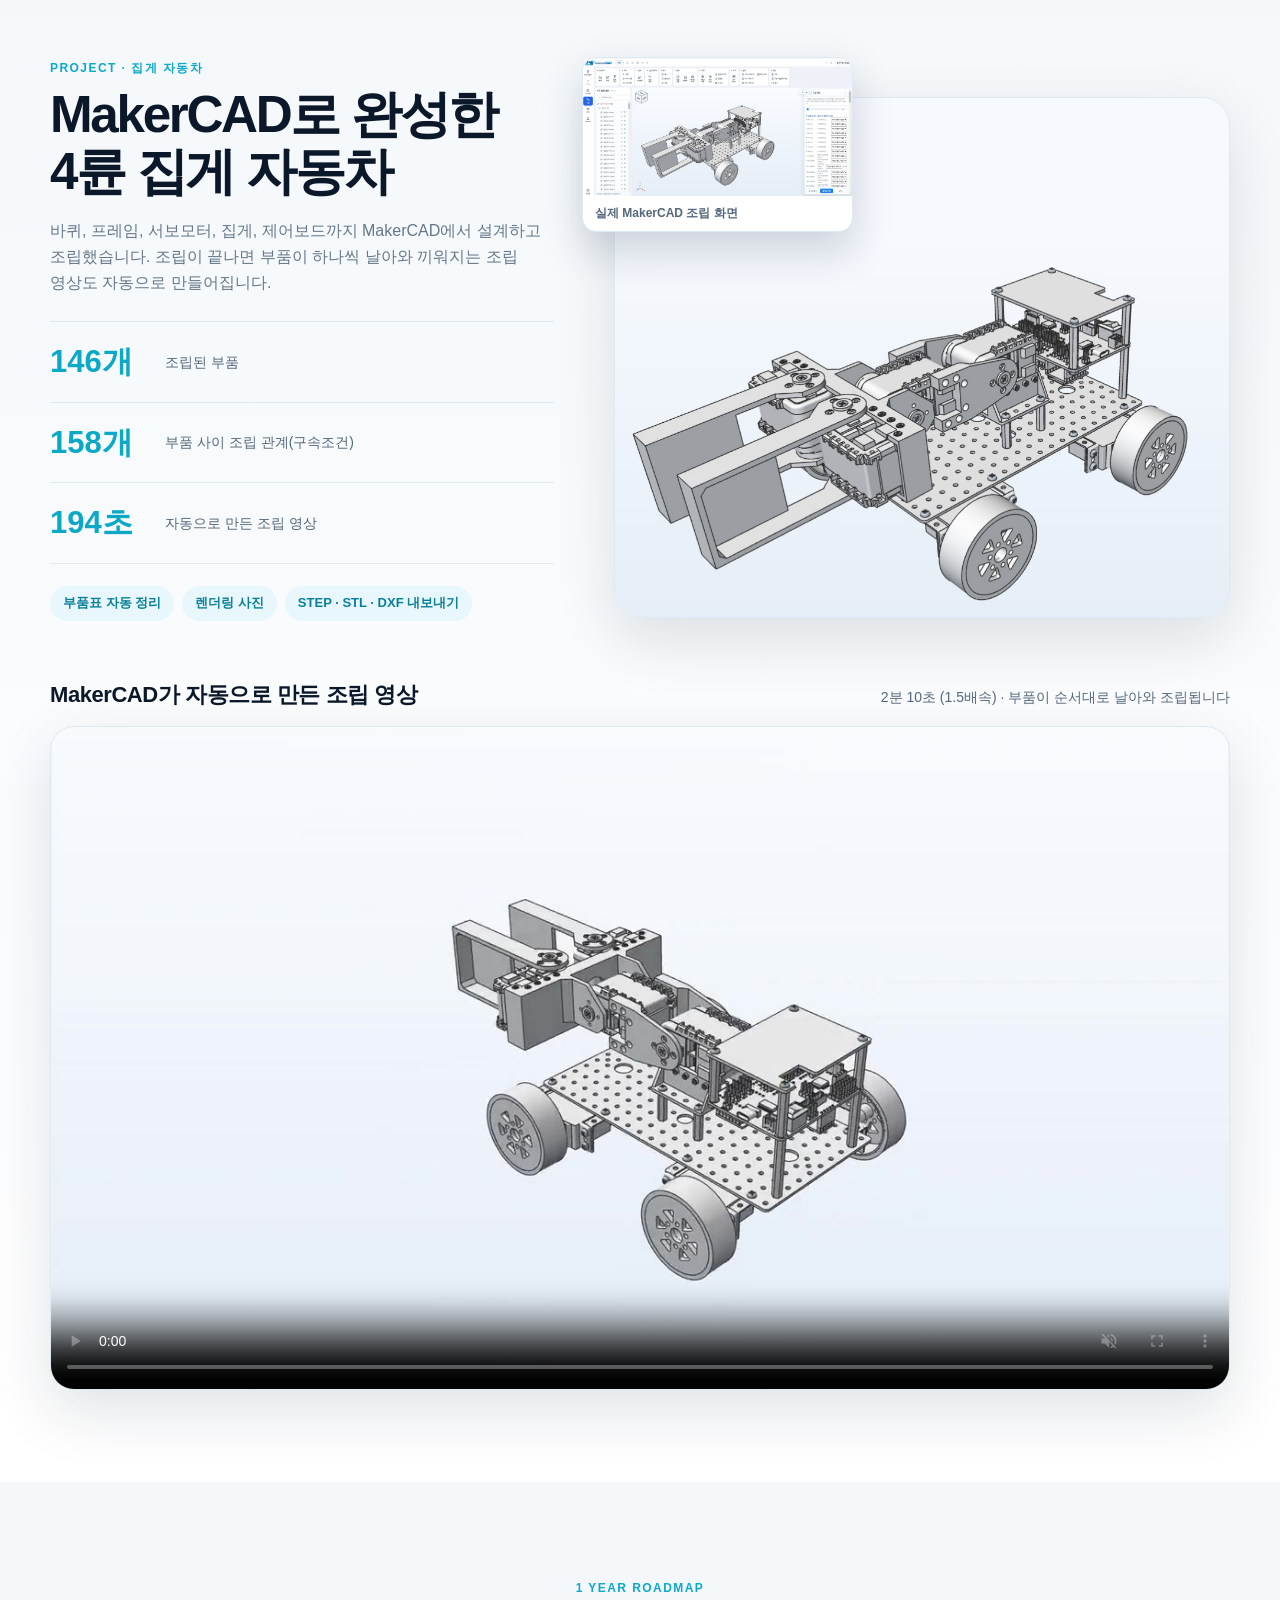
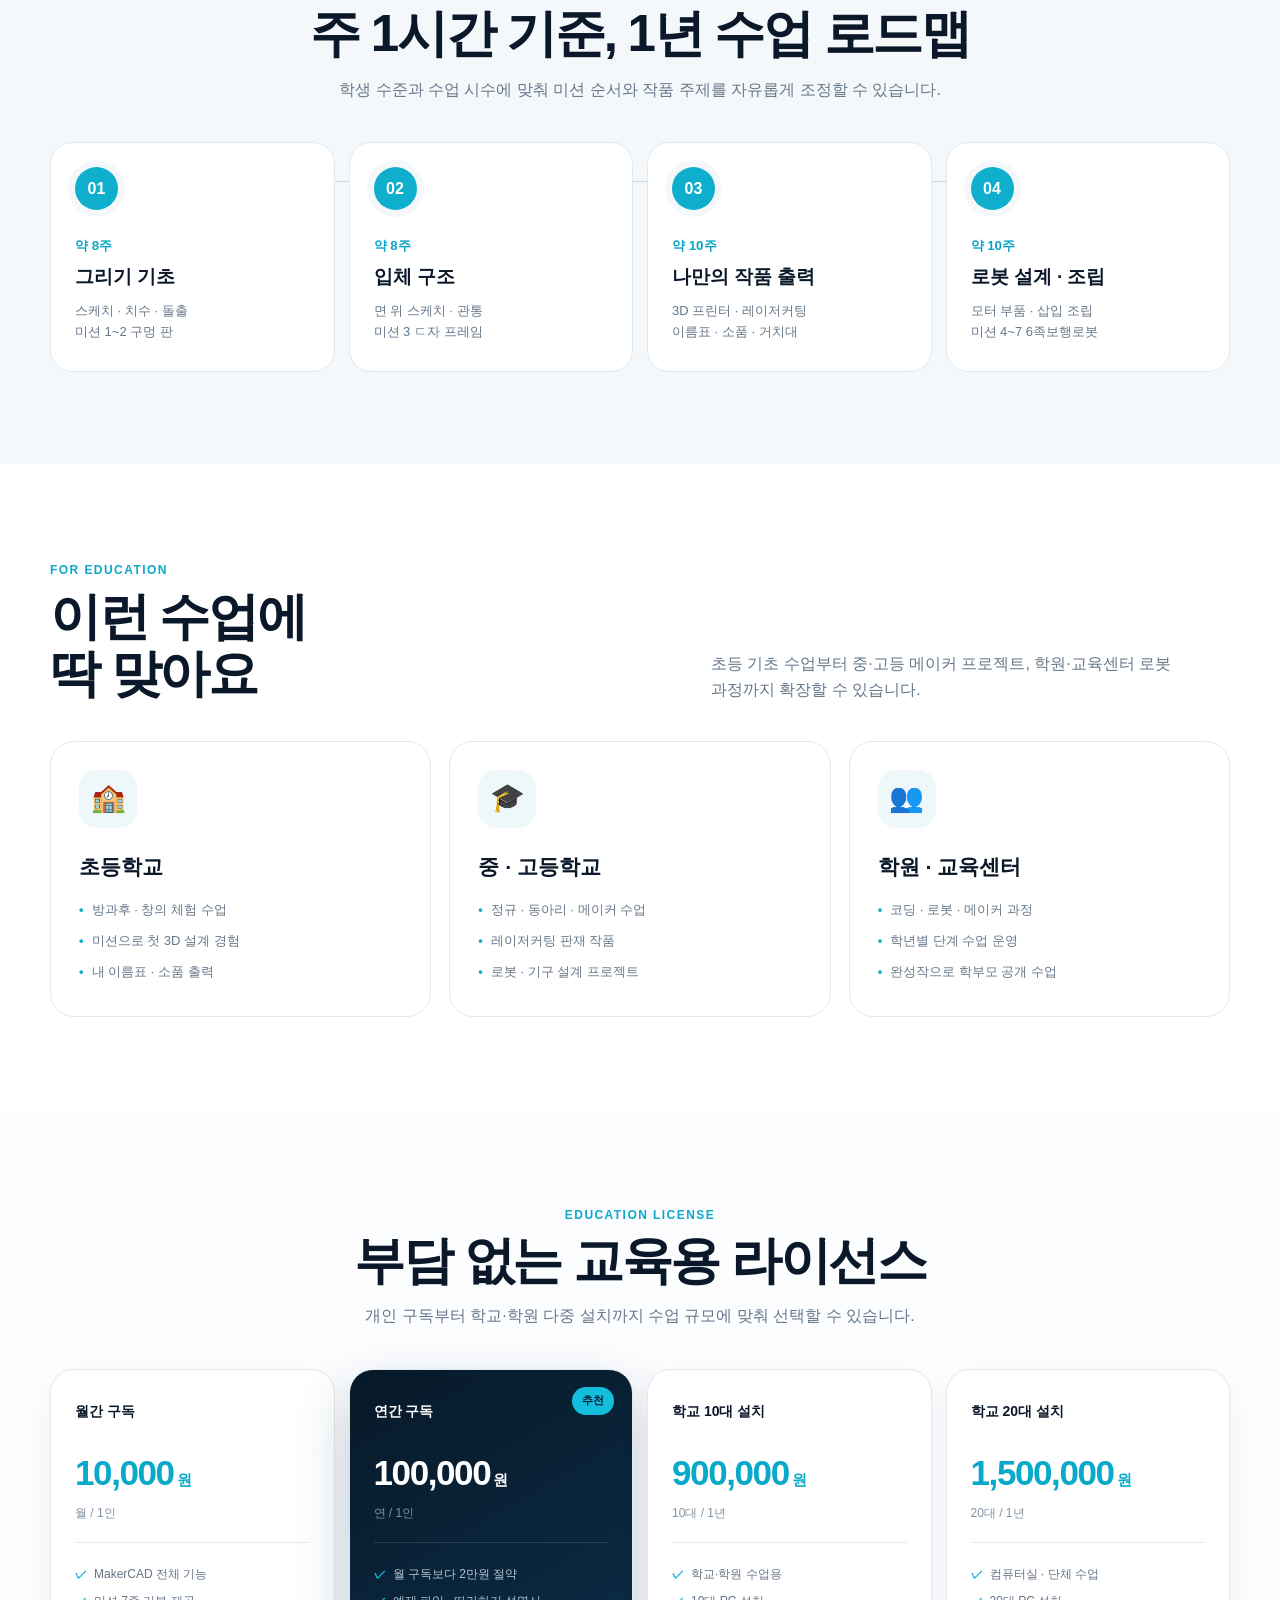
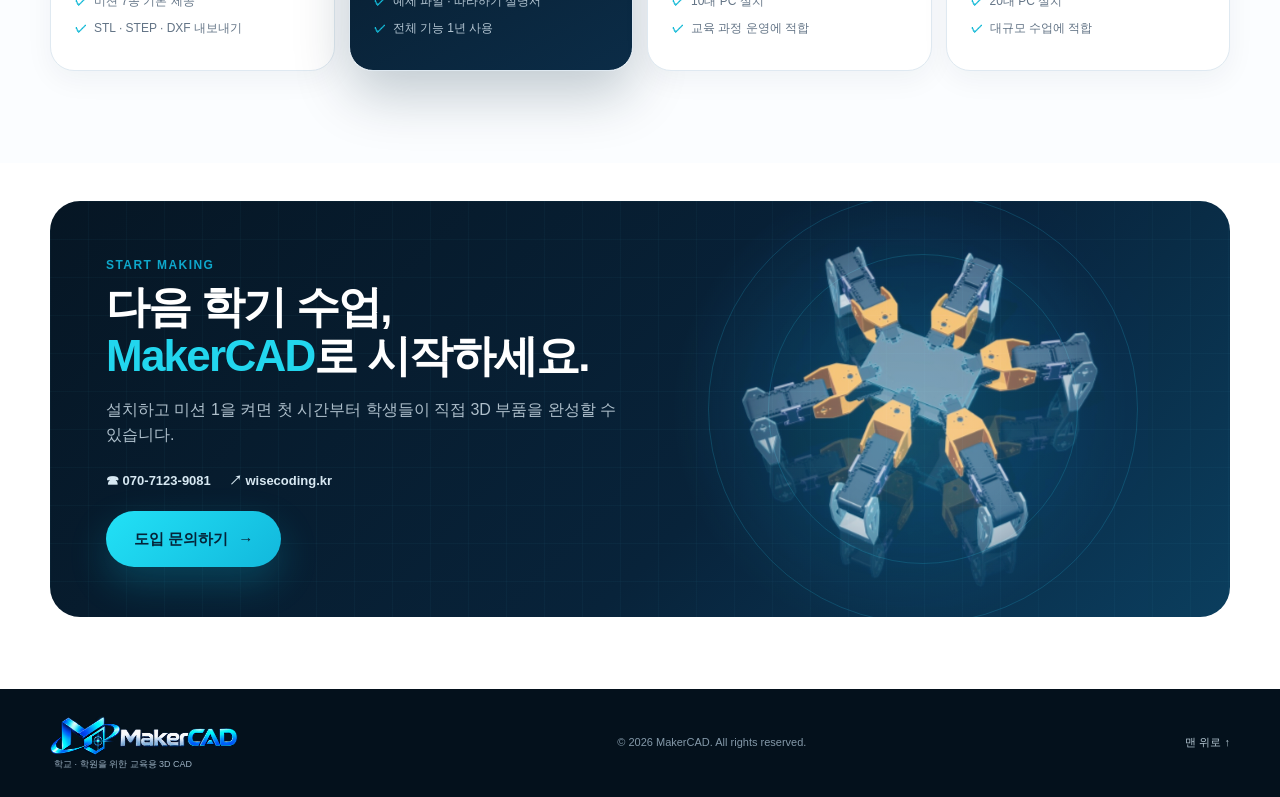
==== commit 16fa0b12: "Update index.html" ====
--- a/index.html
+++ b/index.html
@@ -1,10 +1,12 @@
 <!doctype html>
 <html lang="ko">
 <head>
+  
   <meta charset="utf-8" />
   <meta name="viewport" content="width=device-width,initial-scale=1" />
   <meta name="description" content="MakerCAD는 학교·학원을 위한 교육용 3D 모델링 프로그램입니다. 단계별 미션부터 3D 프린터·레이저커팅 출력, 로봇 조립까지 하나로 연결합니다." />
   <meta name="theme-color" content="#071827" />
+  <meta name="naver-site-verification" content="c0f3dbd1af6a0b482c57967d310467fc6a92444e" />
   <title>MakerCAD | 학교·학원을 위한 교육용 3D CAD</title>
   <link rel="icon" href="favicon.ico" sizes="any" />
   <link rel="icon" type="image/png" sizes="32x32" href="assets/favicon-32.png" />
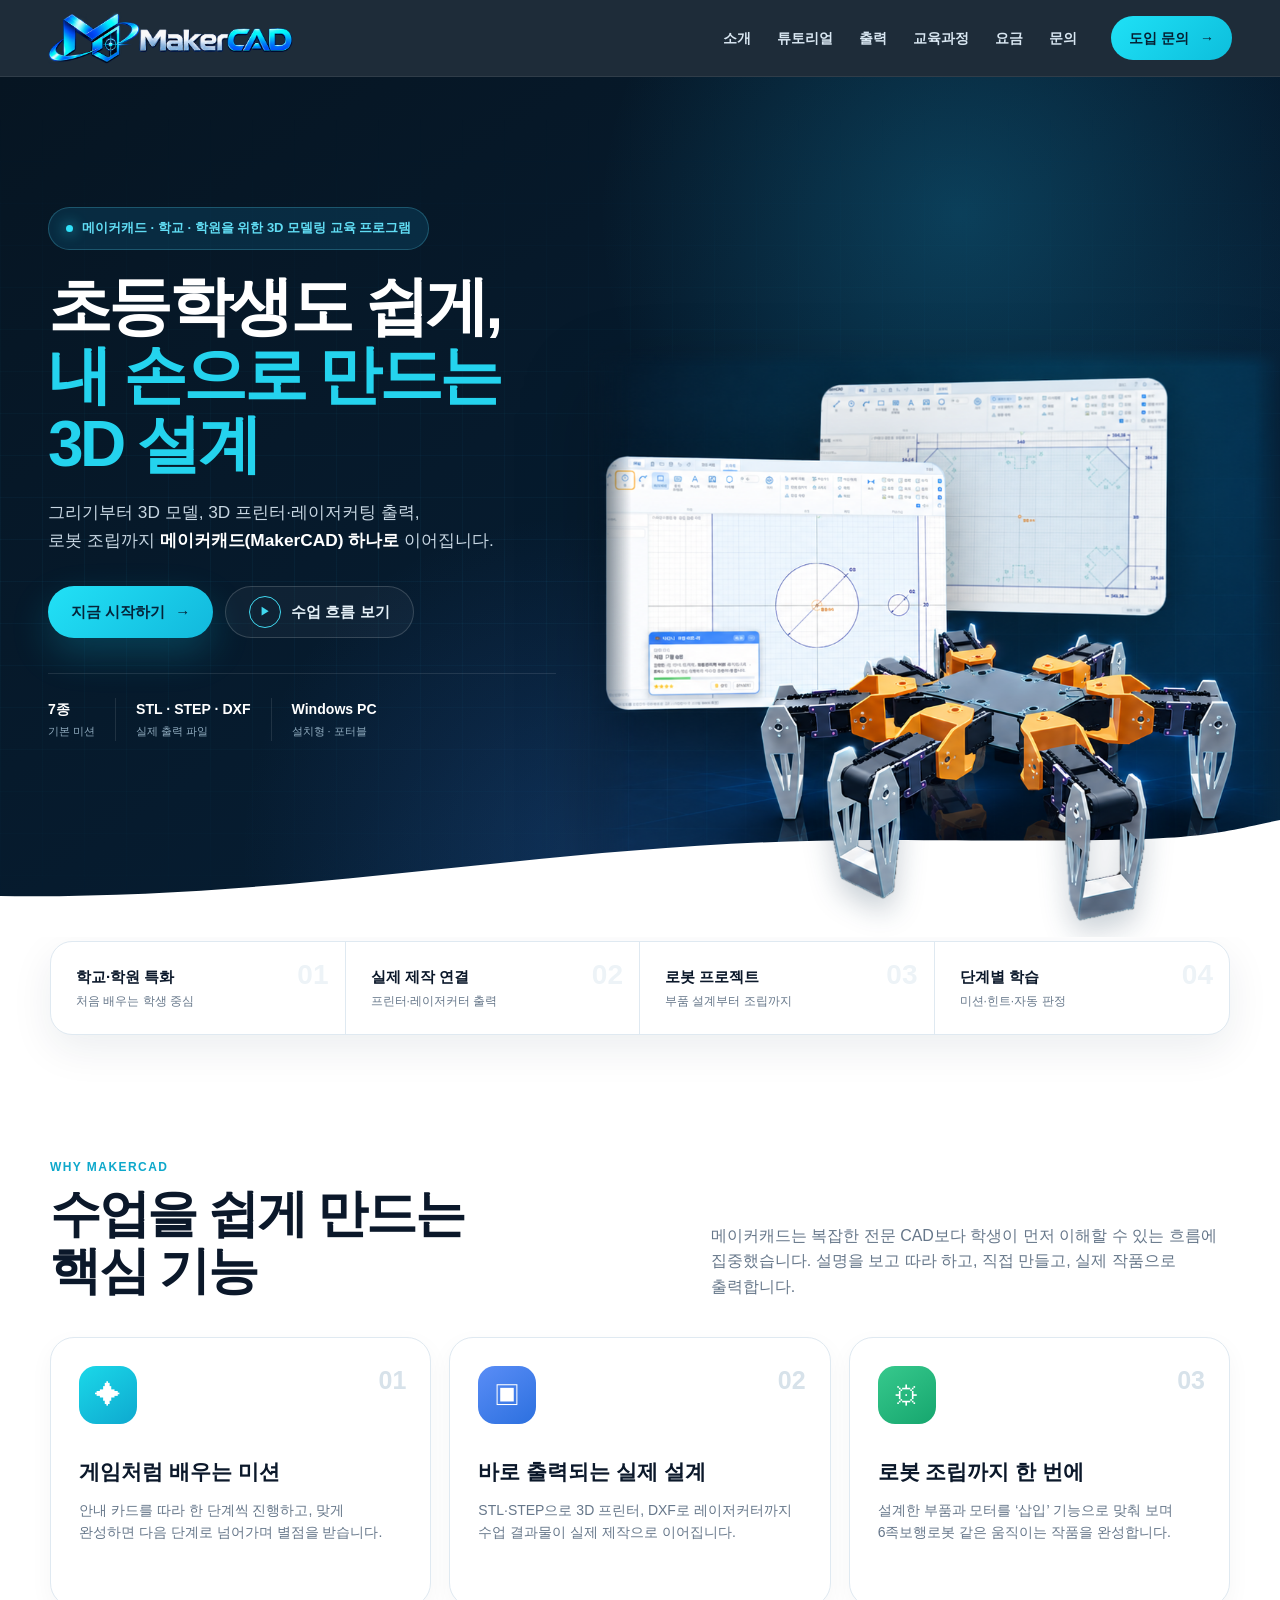
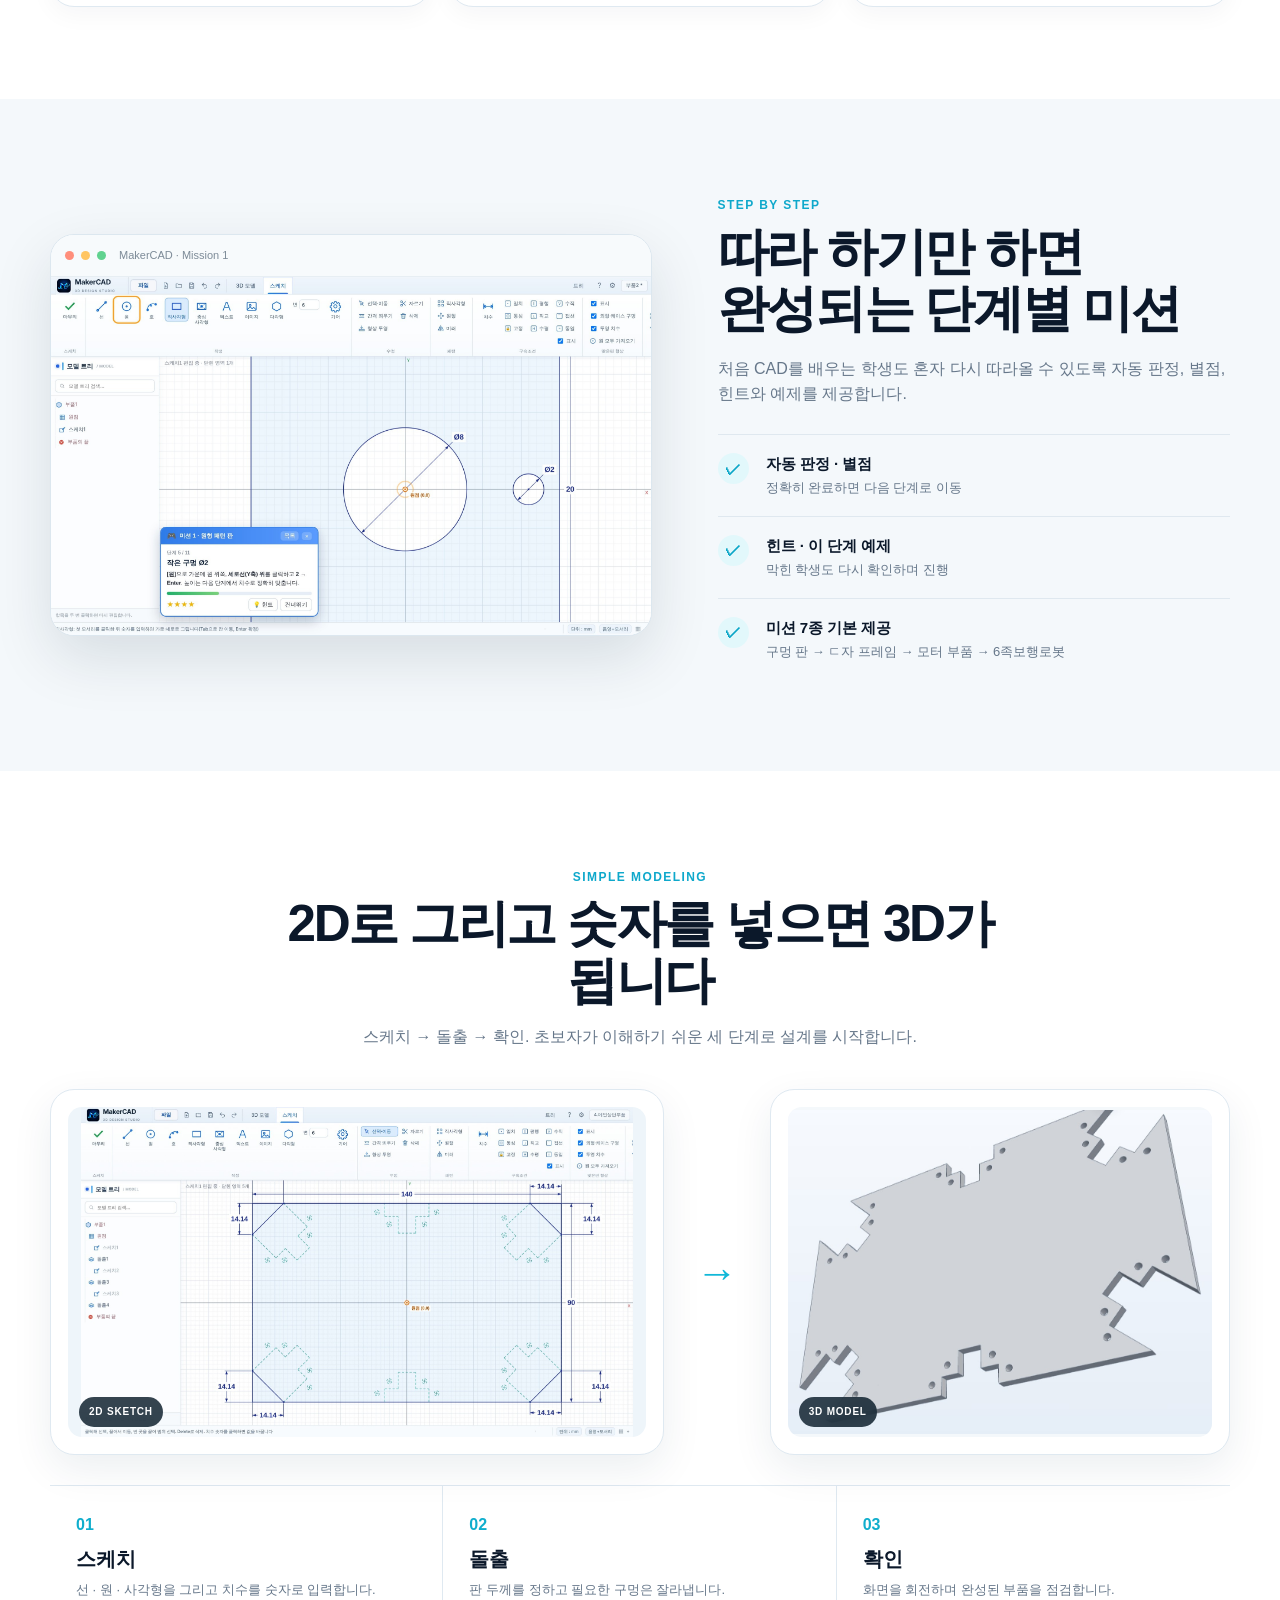
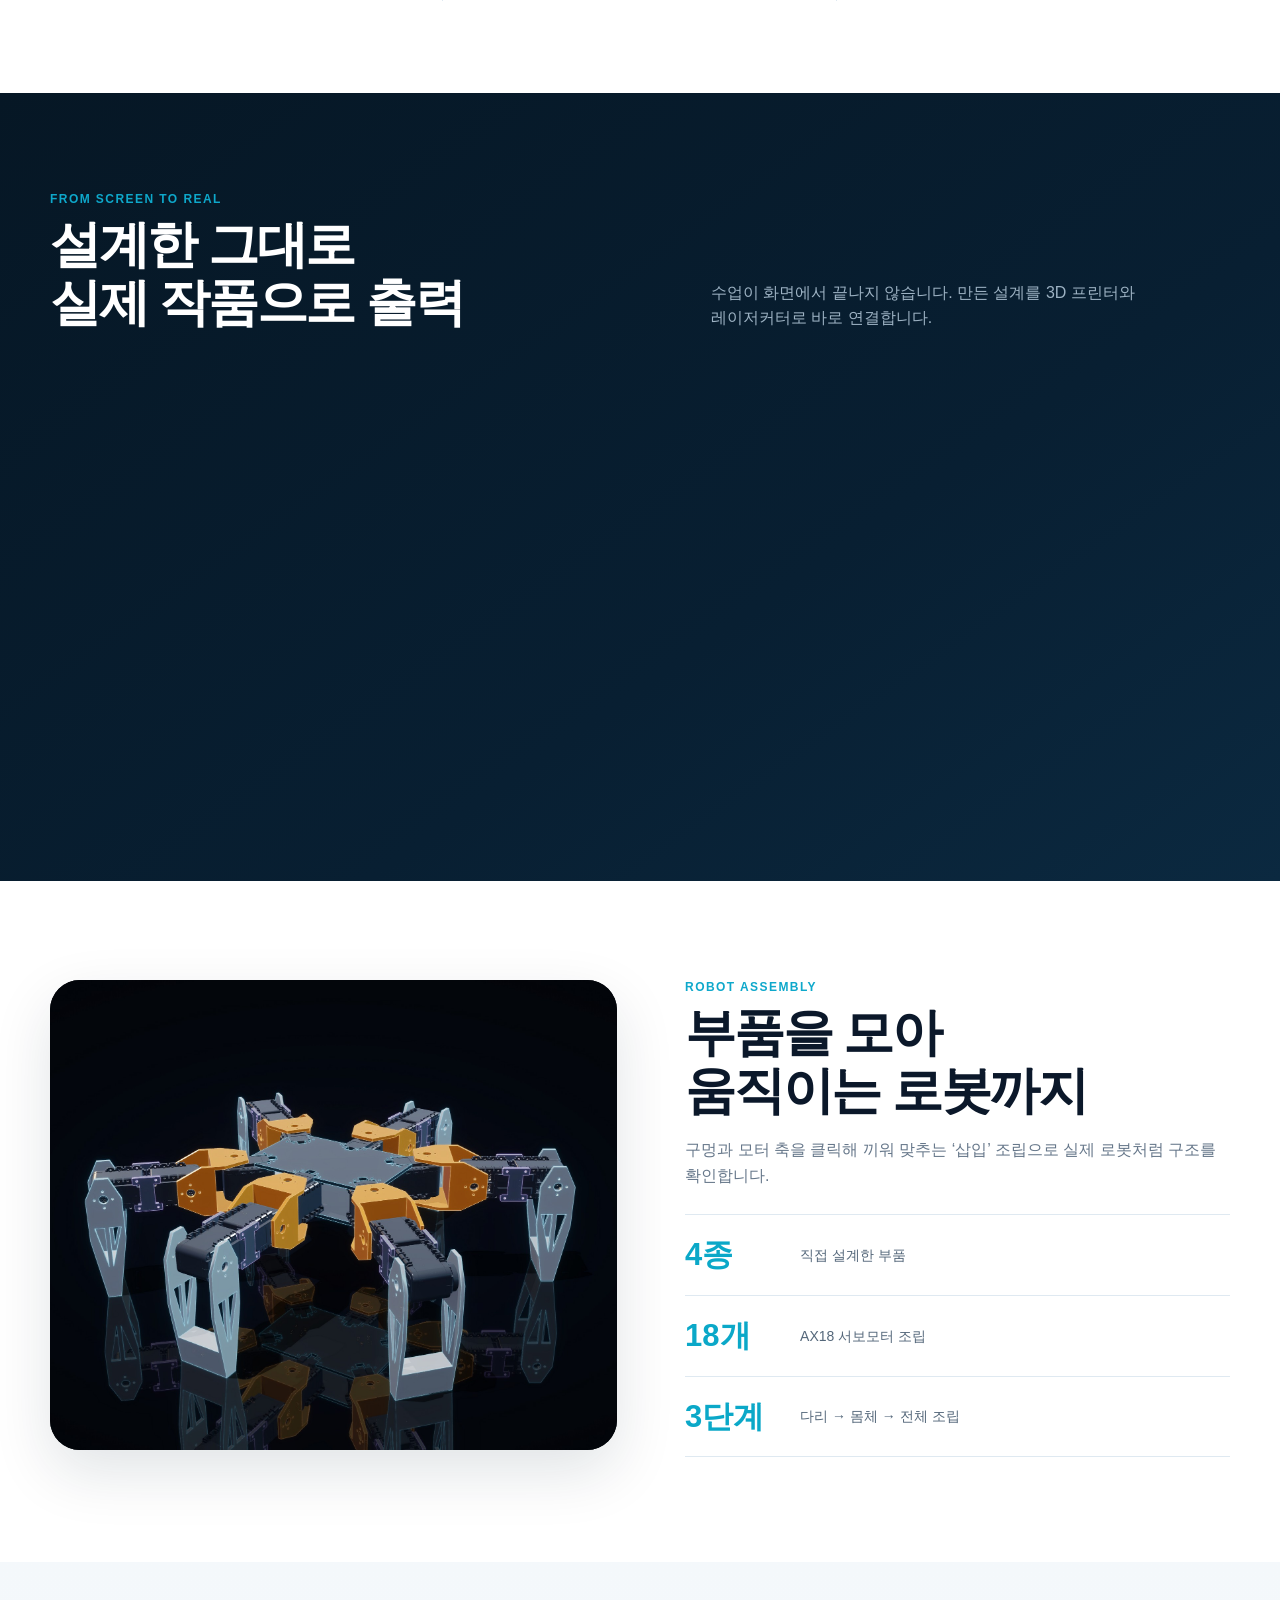
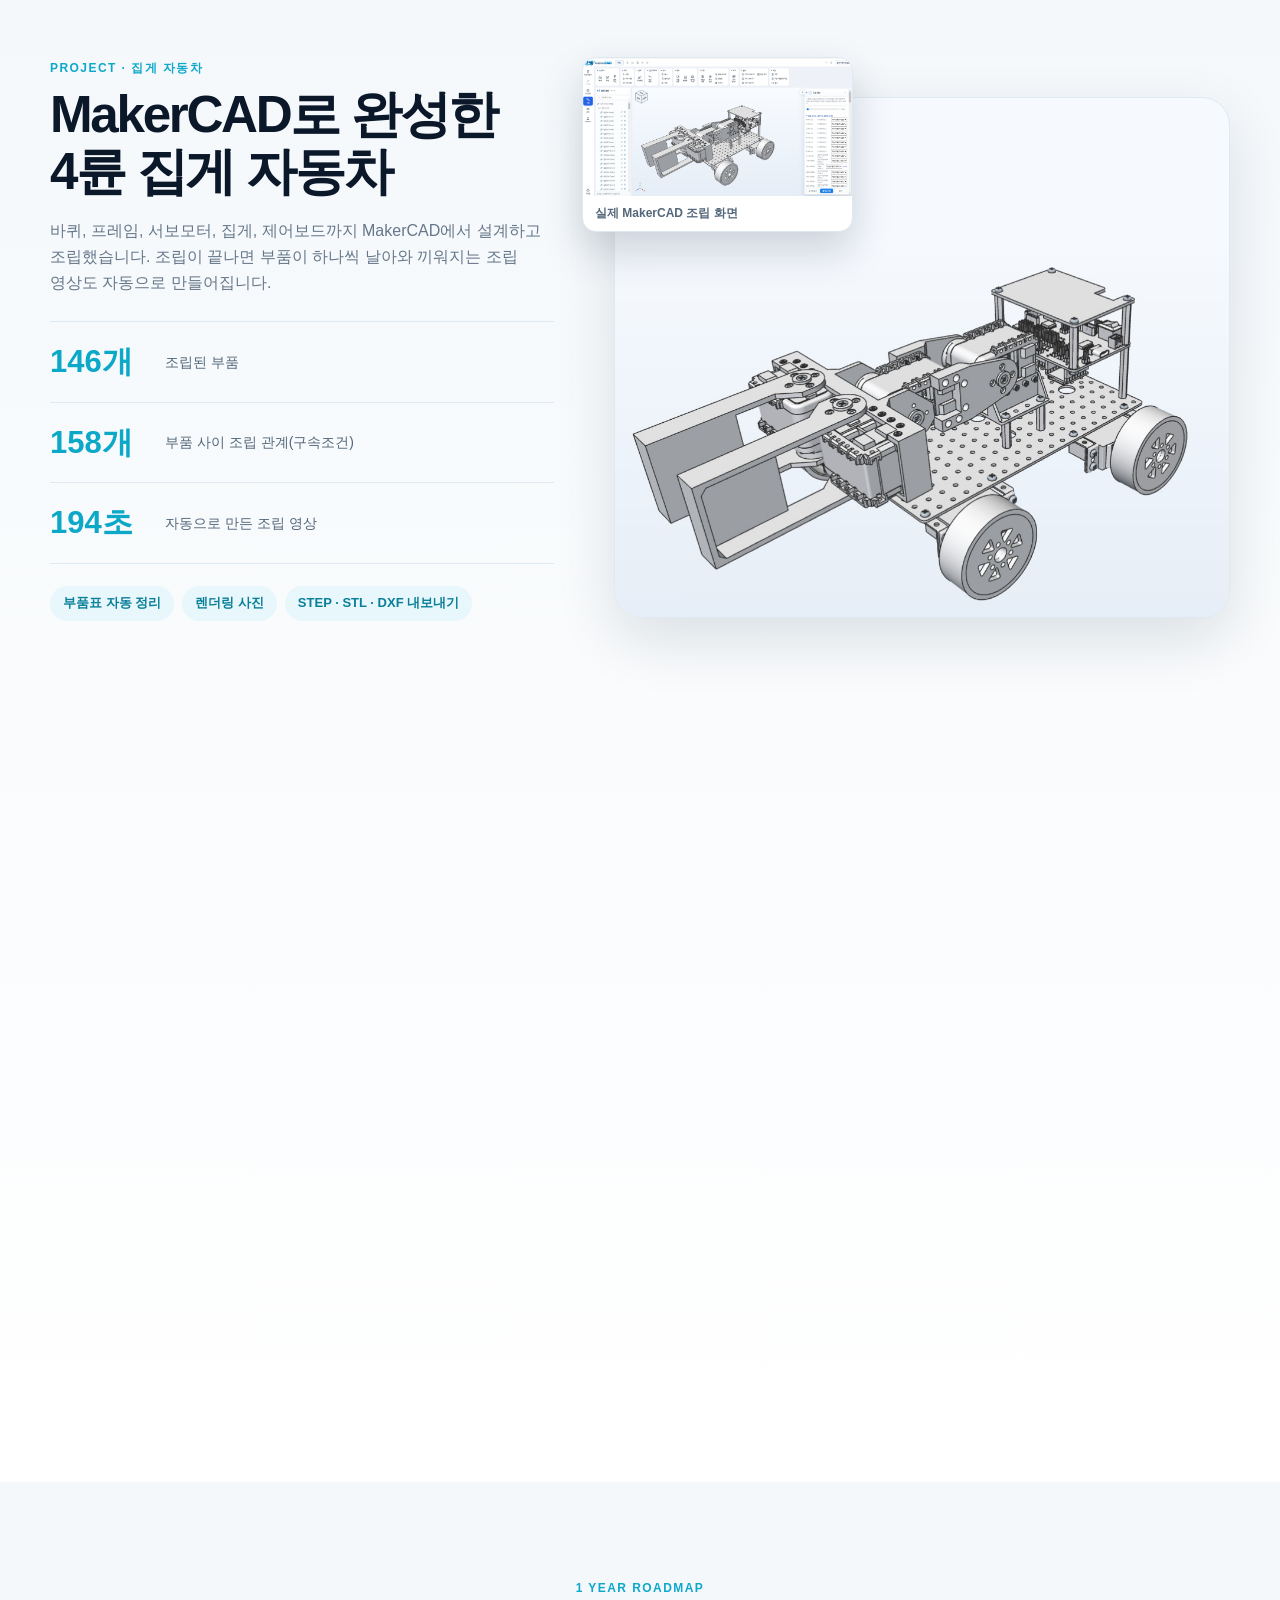
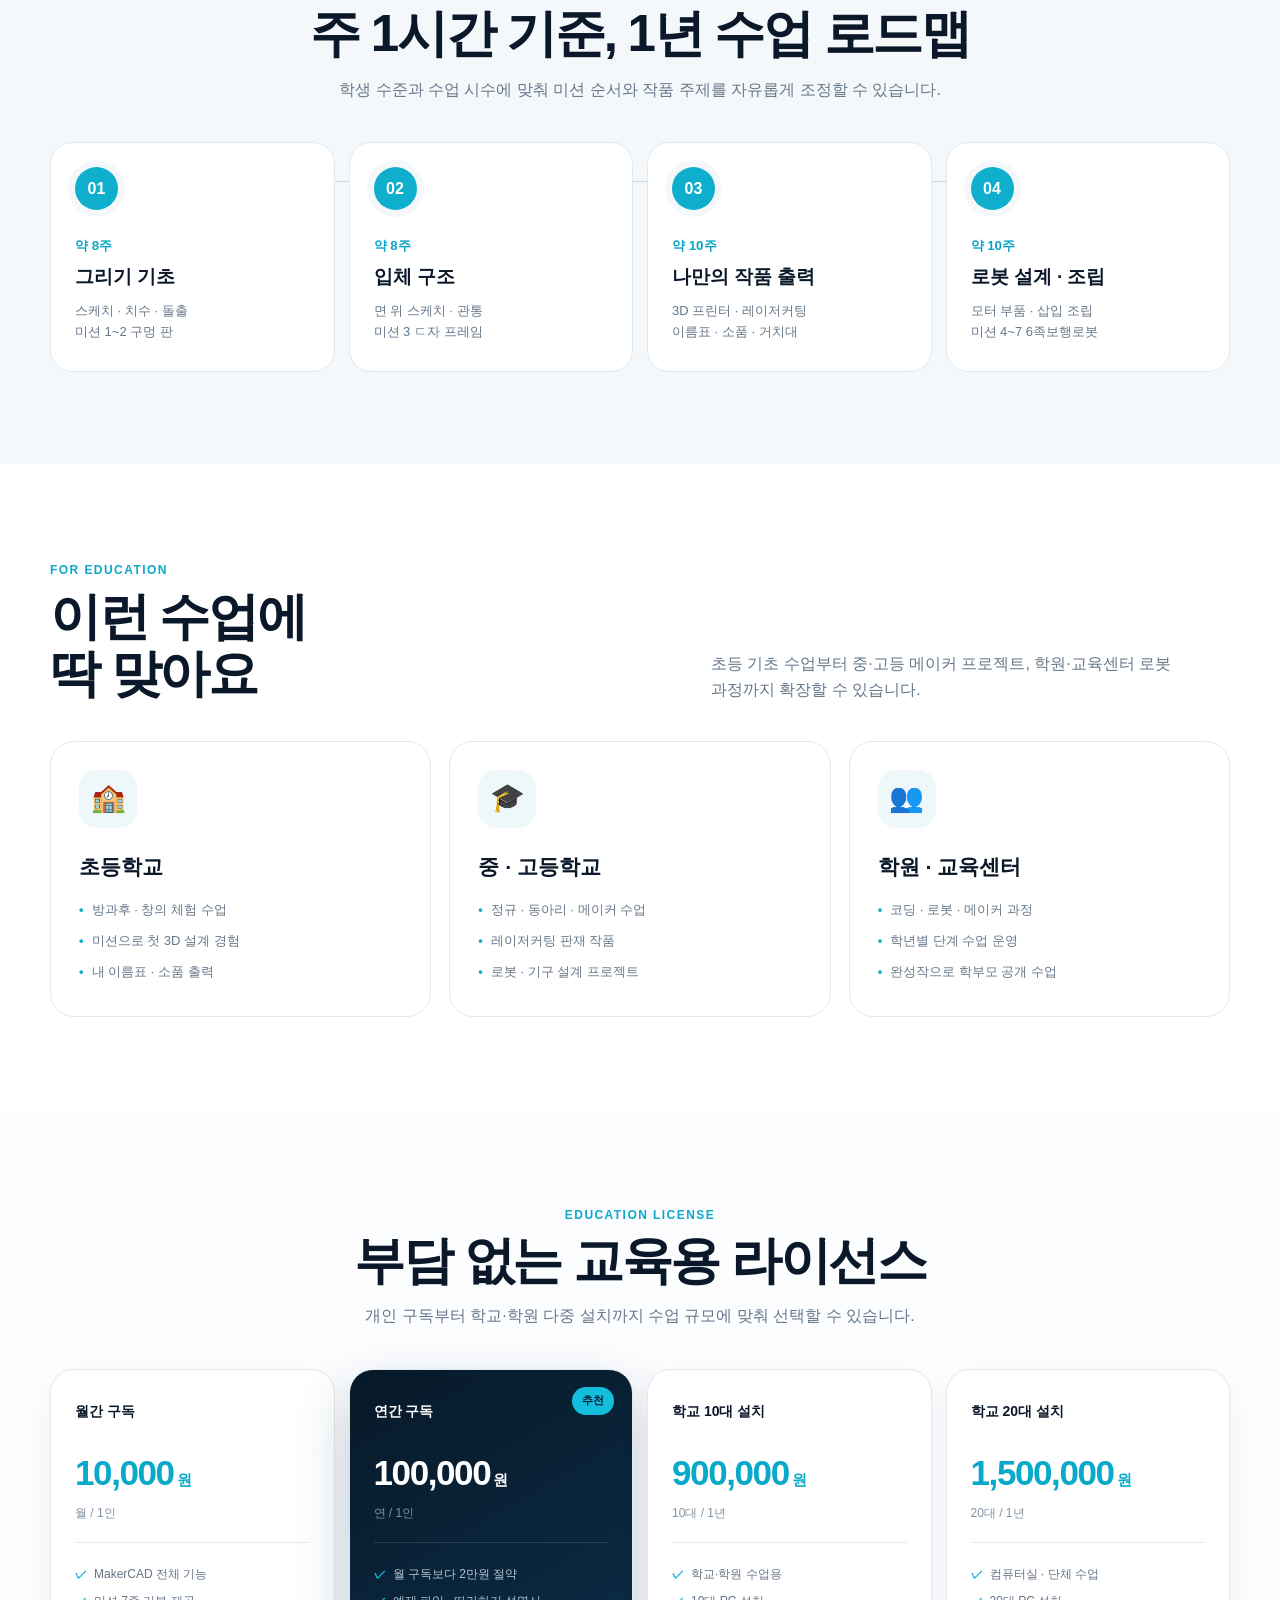
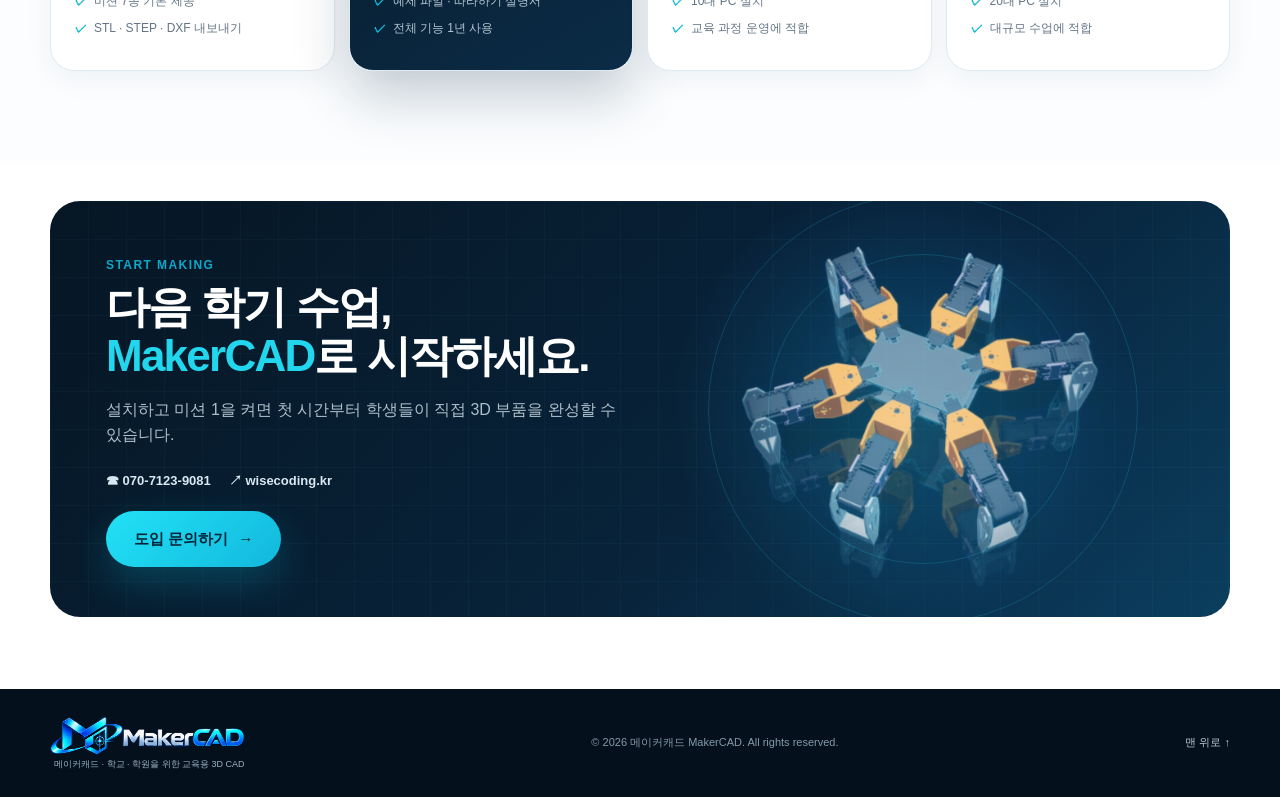
==== commit 859f1065: "Add files via upload" ====
--- a/index.html
+++ b/index.html
@@ -1,25 +1,31 @@
 <!doctype html>
 <html lang="ko">
 <head>
-  
   <meta charset="utf-8" />
   <meta name="viewport" content="width=device-width,initial-scale=1" />
-  <meta name="description" content="MakerCAD는 학교·학원을 위한 교육용 3D 모델링 프로그램입니다. 단계별 미션부터 3D 프린터·레이저커팅 출력, 로봇 조립까지 하나로 연결합니다." />
+  <meta name="description" content="메이커캐드(MakerCAD)는 학교·학원을 위한 교육용 3D CAD 프로그램입니다. 단계별 미션으로 3D 모델링을 배우고 3D 프린터·레이저커팅 출력, 로봇 조립까지 하나로 연결합니다." />
+  <meta name="keywords" content="메이커캐드, MakerCAD, 메이커 캐드, 메이커CAD, 교육용 3D CAD, 3D 모델링 교육, 3D 설계 프로그램, 로봇 설계, 3D 프린터 수업, 레이저커팅" />
+  <link rel="canonical" href="https://makercad.kr/" />
   <meta name="theme-color" content="#071827" />
-  <meta name="naver-site-verification" content="c0f3dbd1af6a0b482c57967d310467fc6a92444e" />
-  <title>MakerCAD | 학교·학원을 위한 교육용 3D CAD</title>
+  <title>메이커캐드 MakerCAD | 학교·학원을 위한 교육용 3D CAD 프로그램</title>
   <link rel="icon" href="favicon.ico" sizes="any" />
   <link rel="icon" type="image/png" sizes="32x32" href="assets/favicon-32.png" />
   <link rel="apple-touch-icon" href="assets/apple-touch-icon.png" />
-  <meta property="og:title" content="MakerCAD | 학교·학원을 위한 교육용 3D CAD" />
-  <meta property="og:image" content="assets/makercad-logo.png" />
+  <meta property="og:type" content="website" />
+  <meta property="og:site_name" content="메이커캐드 MakerCAD" />
+  <meta property="og:title" content="메이커캐드 MakerCAD | 학교·학원을 위한 교육용 3D CAD 프로그램" />
+  <meta property="og:description" content="메이커캐드(MakerCAD)는 학교·학원을 위한 교육용 3D CAD 프로그램입니다. 단계별 미션으로 3D 모델링을 배우고 3D 프린터·레이저커팅 출력, 로봇 조립까지 하나로 연결합니다." />
+  <meta property="og:url" content="https://makercad.kr/" />
+  <meta property="og:image" content="https://makercad.kr/assets/makercad-logo.png" />
+  <meta property="og:locale" content="ko_KR" />
+  <script type="application/ld+json">{"@context": "https://schema.org", "@graph": [{"@type": "WebSite", "name": "메이커캐드 MakerCAD", "alternateName": ["MakerCAD", "메이커캐드", "메이커 캐드", "메이커CAD"], "url": "https://makercad.kr/", "inLanguage": "ko-KR"}, {"@type": "SoftwareApplication", "name": "MakerCAD", "alternateName": ["메이커캐드", "메이커 캐드", "메이커CAD"], "url": "https://makercad.kr/", "applicationCategory": "DesignApplication", "operatingSystem": "Windows", "description": "메이커캐드(MakerCAD)는 학교·학원을 위한 교육용 3D CAD 프로그램입니다. 단계별 미션으로 3D 모델링을 배우고 3D 프린터·레이저커팅 출력, 로봇 조립까지 하나로 연결합니다.", "image": "https://makercad.kr/assets/makercad-logo.png", "inLanguage": "ko-KR"}]}</script>
   <link rel="stylesheet" href="styles.css" />
 </head>
 <body>
   <header class="header" id="top">
     <div class="shell nav">
-      <a class="brand" href="#top" aria-label="MakerCAD 홈">
-        <img class="logo-h" src="assets/makercad-logo-horizontal.png" alt="MakerCAD" />
+      <a class="brand" href="#top" aria-label="메이커캐드 MakerCAD 홈">
+        <img class="logo-h" src="assets/makercad-logo-horizontal.png" alt="메이커캐드 MakerCAD 로고" />
       </a>
       <button class="menu" aria-expanded="false" aria-controls="navLinks">메뉴</button>
       <nav id="navLinks" class="nav-links">
@@ -38,9 +44,9 @@
     <section class="hero">
       <div class="hero-grid shell">
         <div class="hero-copy reveal">
-          <div class="pill"><span></span> 학교 · 학원을 위한 3D 모델링 교육 프로그램</div>
+          <div class="pill"><span></span> 메이커캐드 · 학교 · 학원을 위한 3D 모델링 교육 프로그램</div>
           <h1>초등학생도 쉽게,<br><em>내 손으로 만드는 3D 설계</em></h1>
-          <p class="lead">그리기부터 3D 모델, 3D 프린터·레이저커팅 출력,<br class="pc"> 로봇 조립까지 <strong>MakerCAD 하나로</strong> 이어집니다.</p>
+          <p class="lead">그리기부터 3D 모델, 3D 프린터·레이저커팅 출력,<br class="pc"> 로봇 조립까지 <strong>메이커캐드(MakerCAD) 하나로</strong> 이어집니다.</p>
           <div class="hero-actions">
             <a class="btn primary" href="#contact">지금 시작하기 <span>→</span></a>
             <a class="btn secondary" href="#mission"><i>▶</i> 수업 흐름 보기</a>
@@ -75,7 +81,7 @@
       <div class="shell">
         <div class="section-head reveal">
           <div><span class="kicker">WHY MAKERCAD</span><h2>수업을 쉽게 만드는<br>핵심 기능</h2></div>
-          <p>복잡한 전문 CAD보다 학생이 먼저 이해할 수 있는 흐름에 집중했습니다. 설명을 보고 따라 하고, 직접 만들고, 실제 작품으로 출력합니다.</p>
+          <p>메이커캐드는 복잡한 전문 CAD보다 학생이 먼저 이해할 수 있는 흐름에 집중했습니다. 설명을 보고 따라 하고, 직접 만들고, 실제 작품으로 출력합니다.</p>
         </div>
         <div class="feature-grid">
           <article class="feature reveal"><div class="feature-icon cyan">✦</div><span>01</span><h3>게임처럼 배우는 미션</h3><p>안내 카드를 따라 한 단계씩 진행하고, 맞게 완성하면 다음 단계로 넘어가며 별점을 받습니다.</p></article>
@@ -213,8 +219,8 @@
 
   <footer>
     <div class="shell footer-grid">
-      <a class="brand footer-brand" href="#top"><span><img class="logo-h" src="assets/makercad-logo-horizontal.png" alt="MakerCAD"><small>학교 · 학원을 위한 교육용 3D CAD</small></span></a>
-      <p>© <span id="year"></span> MakerCAD. All rights reserved.</p>
+      <a class="brand footer-brand" href="#top"><span><img class="logo-h" src="assets/makercad-logo-horizontal.png" alt="메이커캐드 MakerCAD 로고"><small>메이커캐드 · 학교 · 학원을 위한 교육용 3D CAD</small></span></a>
+      <p>© <span id="year"></span> 메이커캐드 MakerCAD. All rights reserved.</p>
       <a href="#top" class="to-top">맨 위로 ↑</a>
     </div>
   </footer>
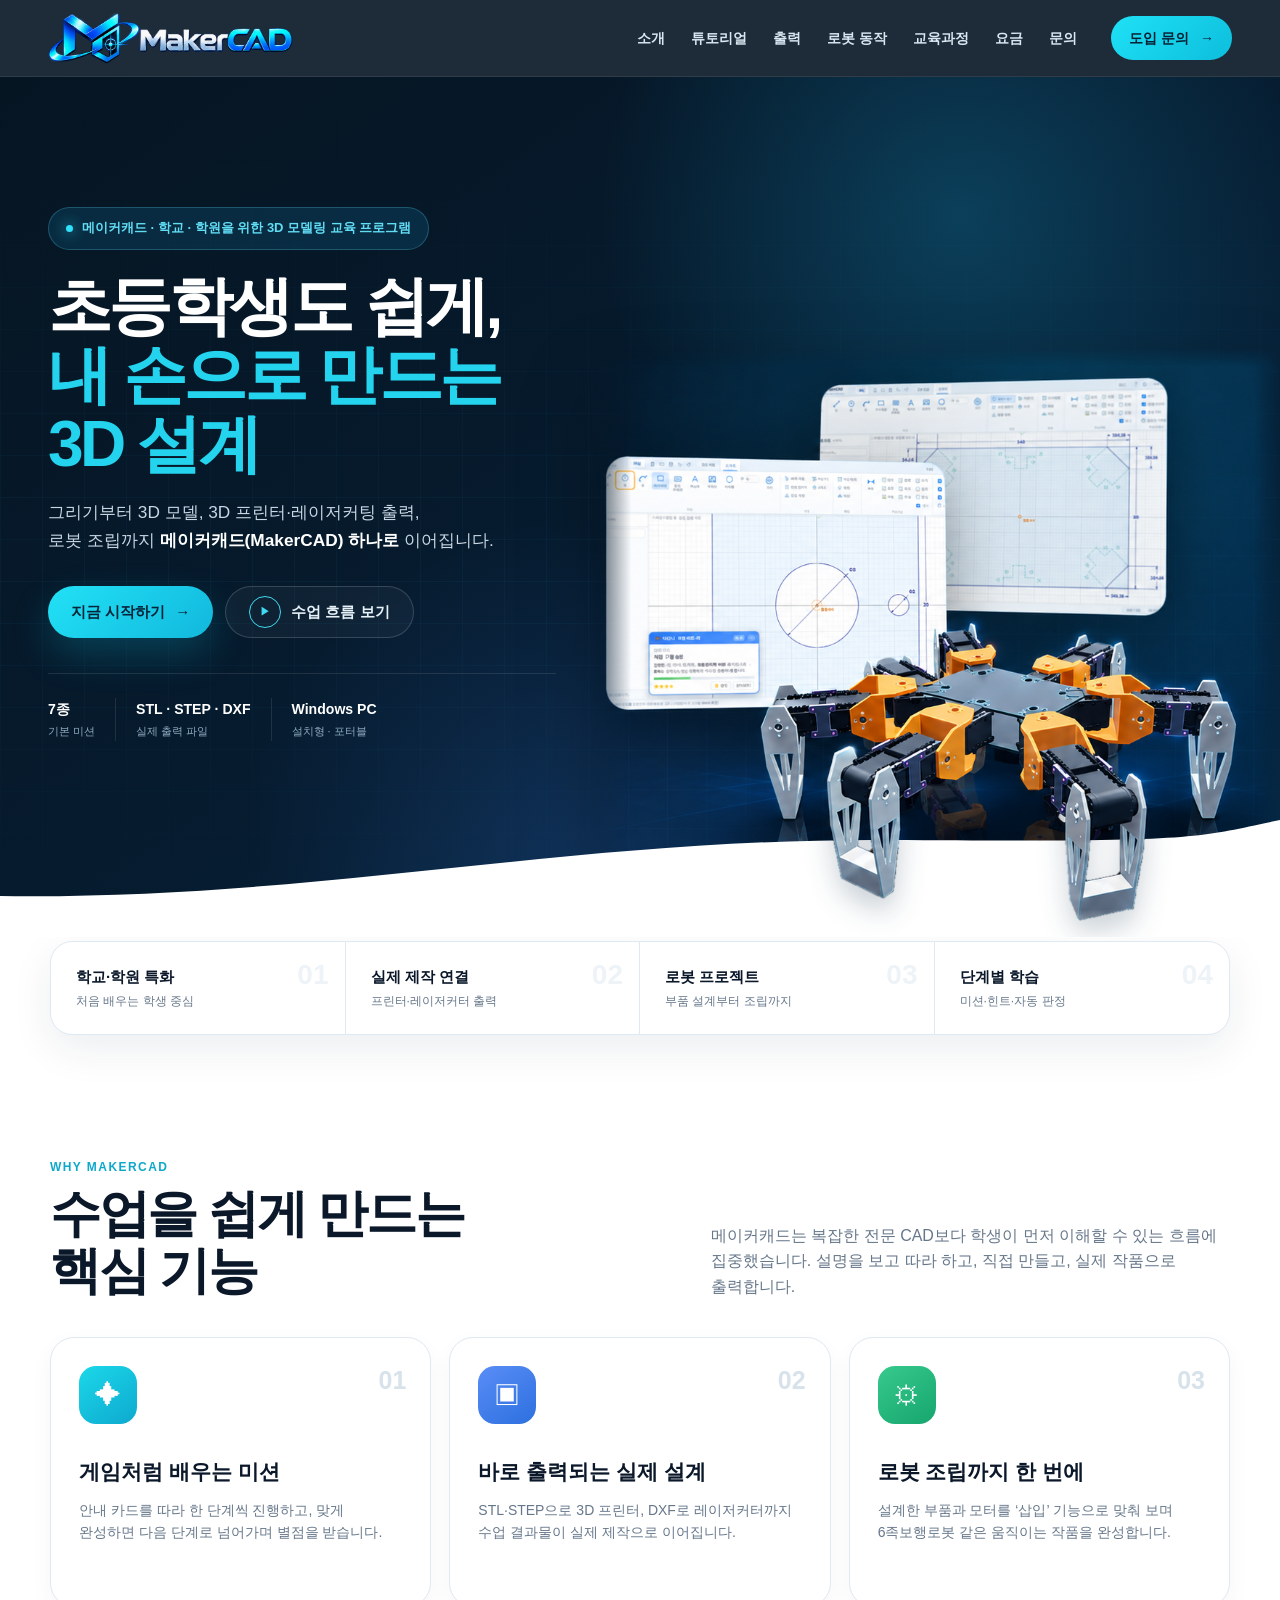
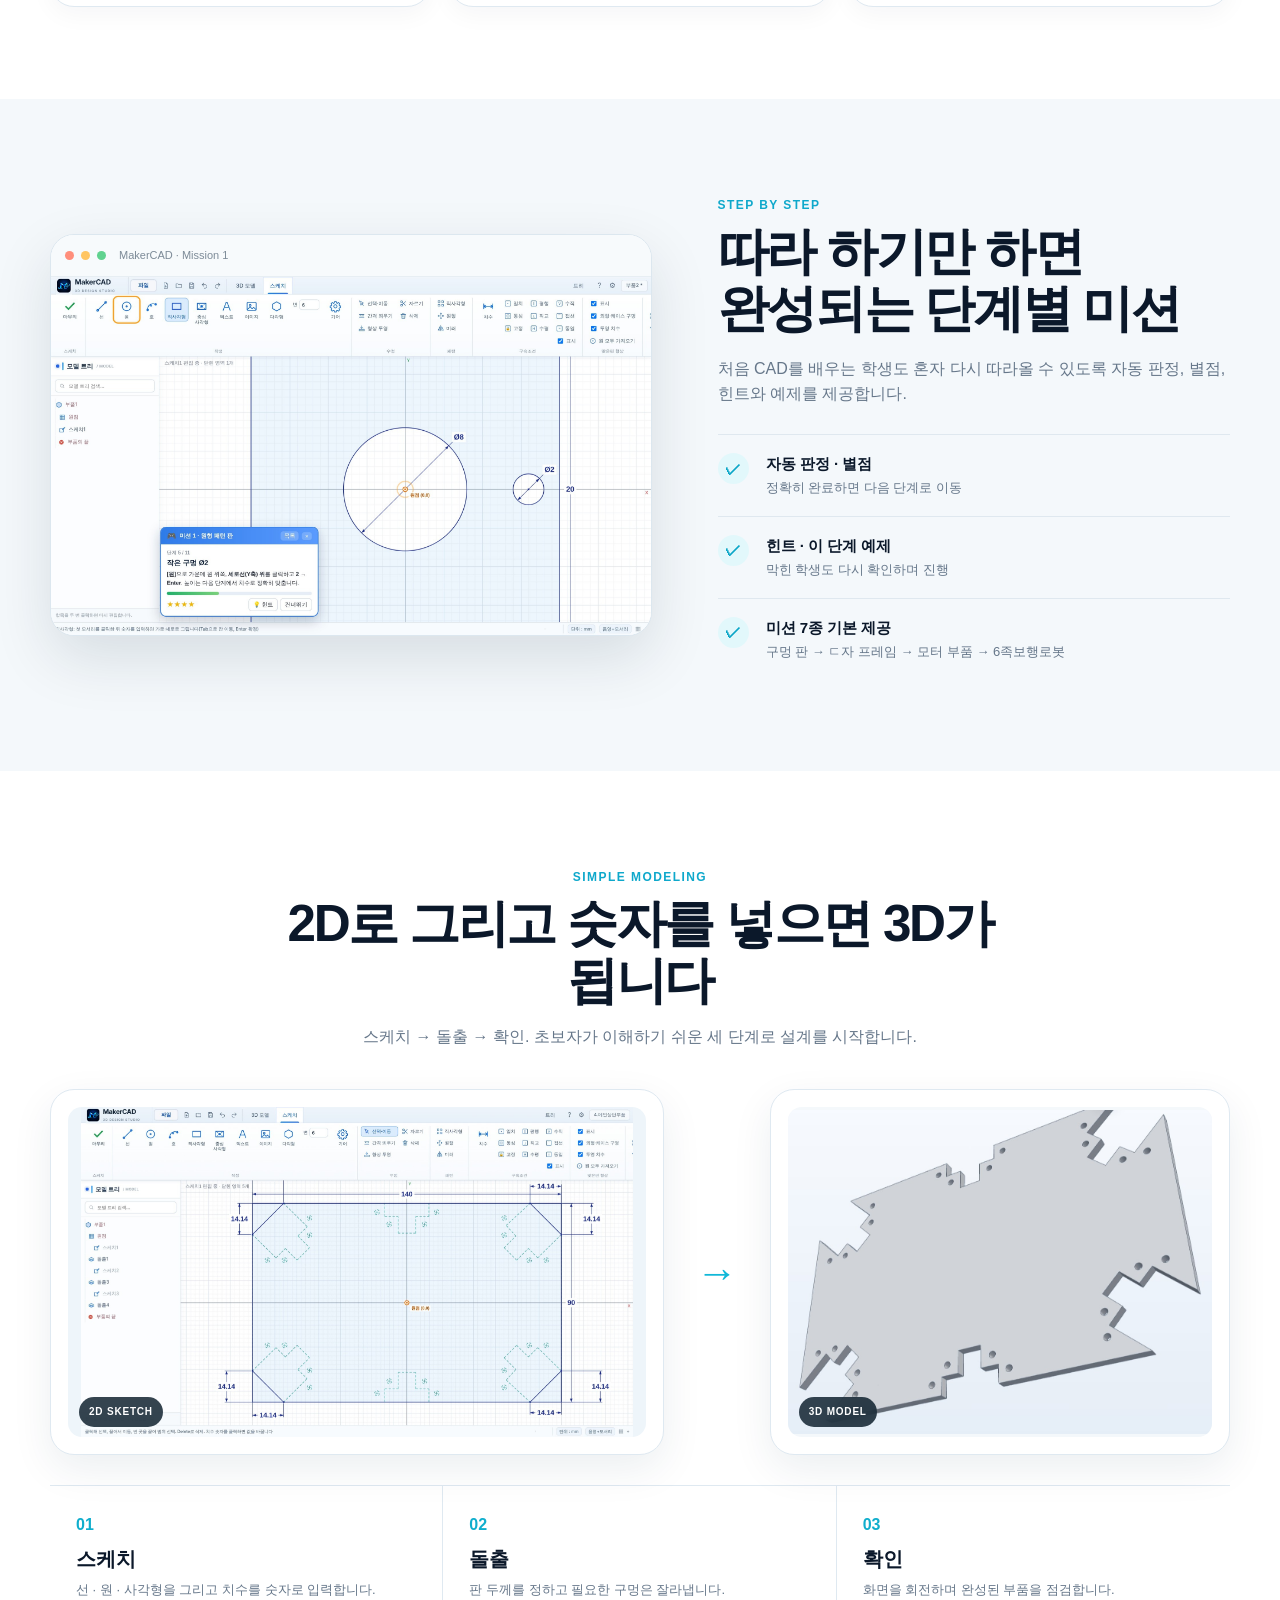
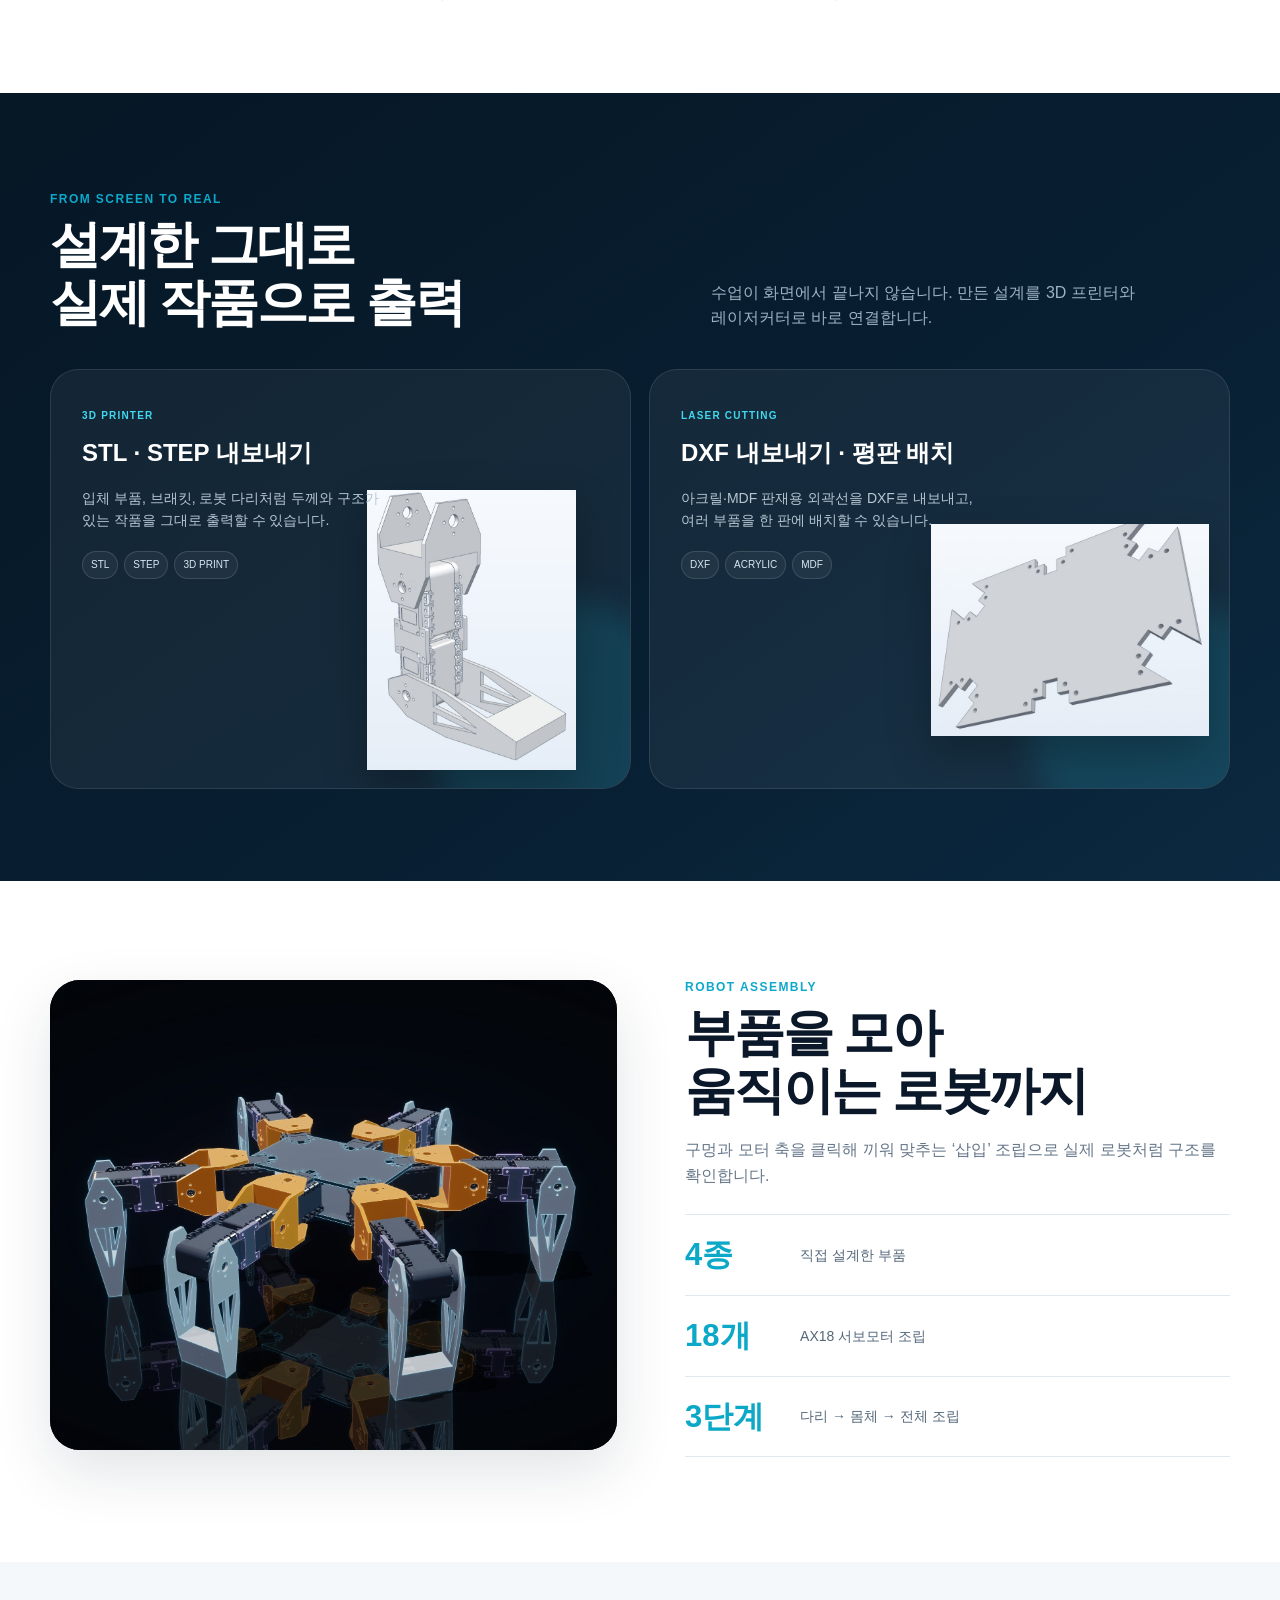
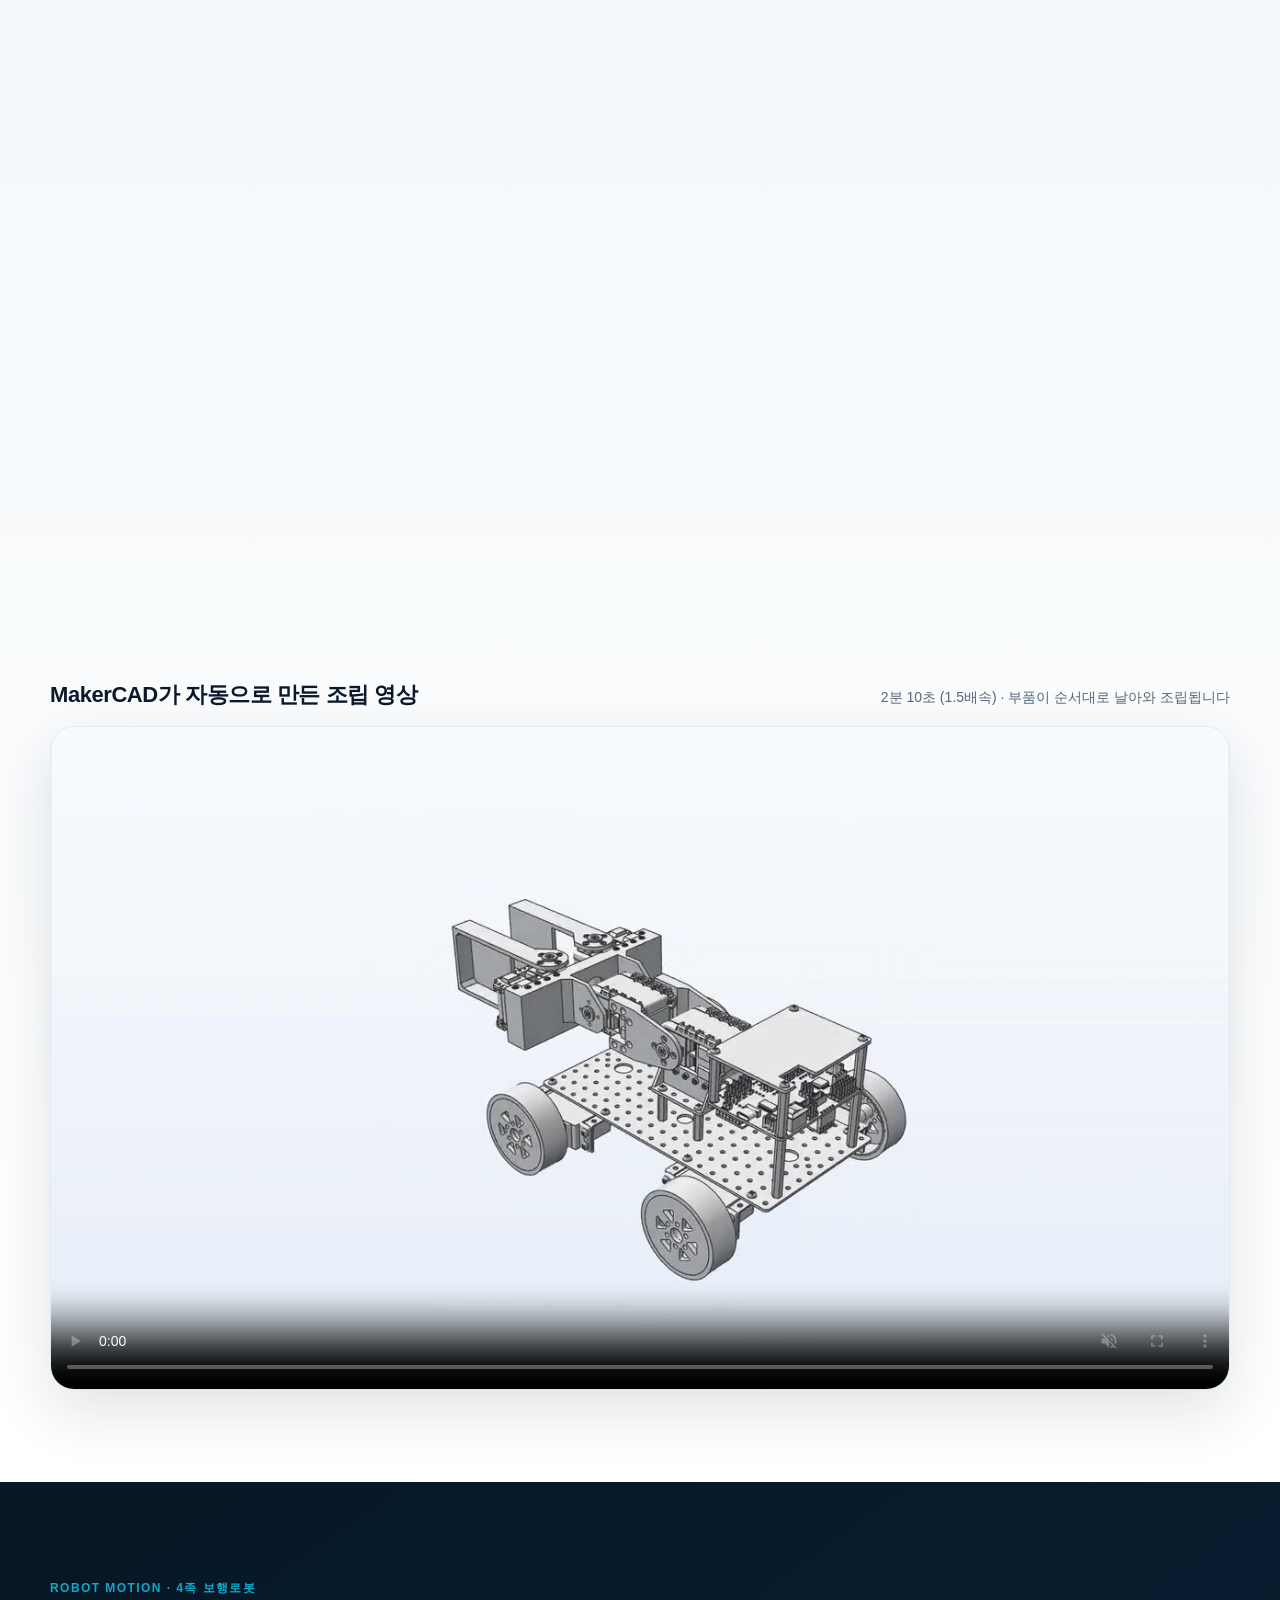
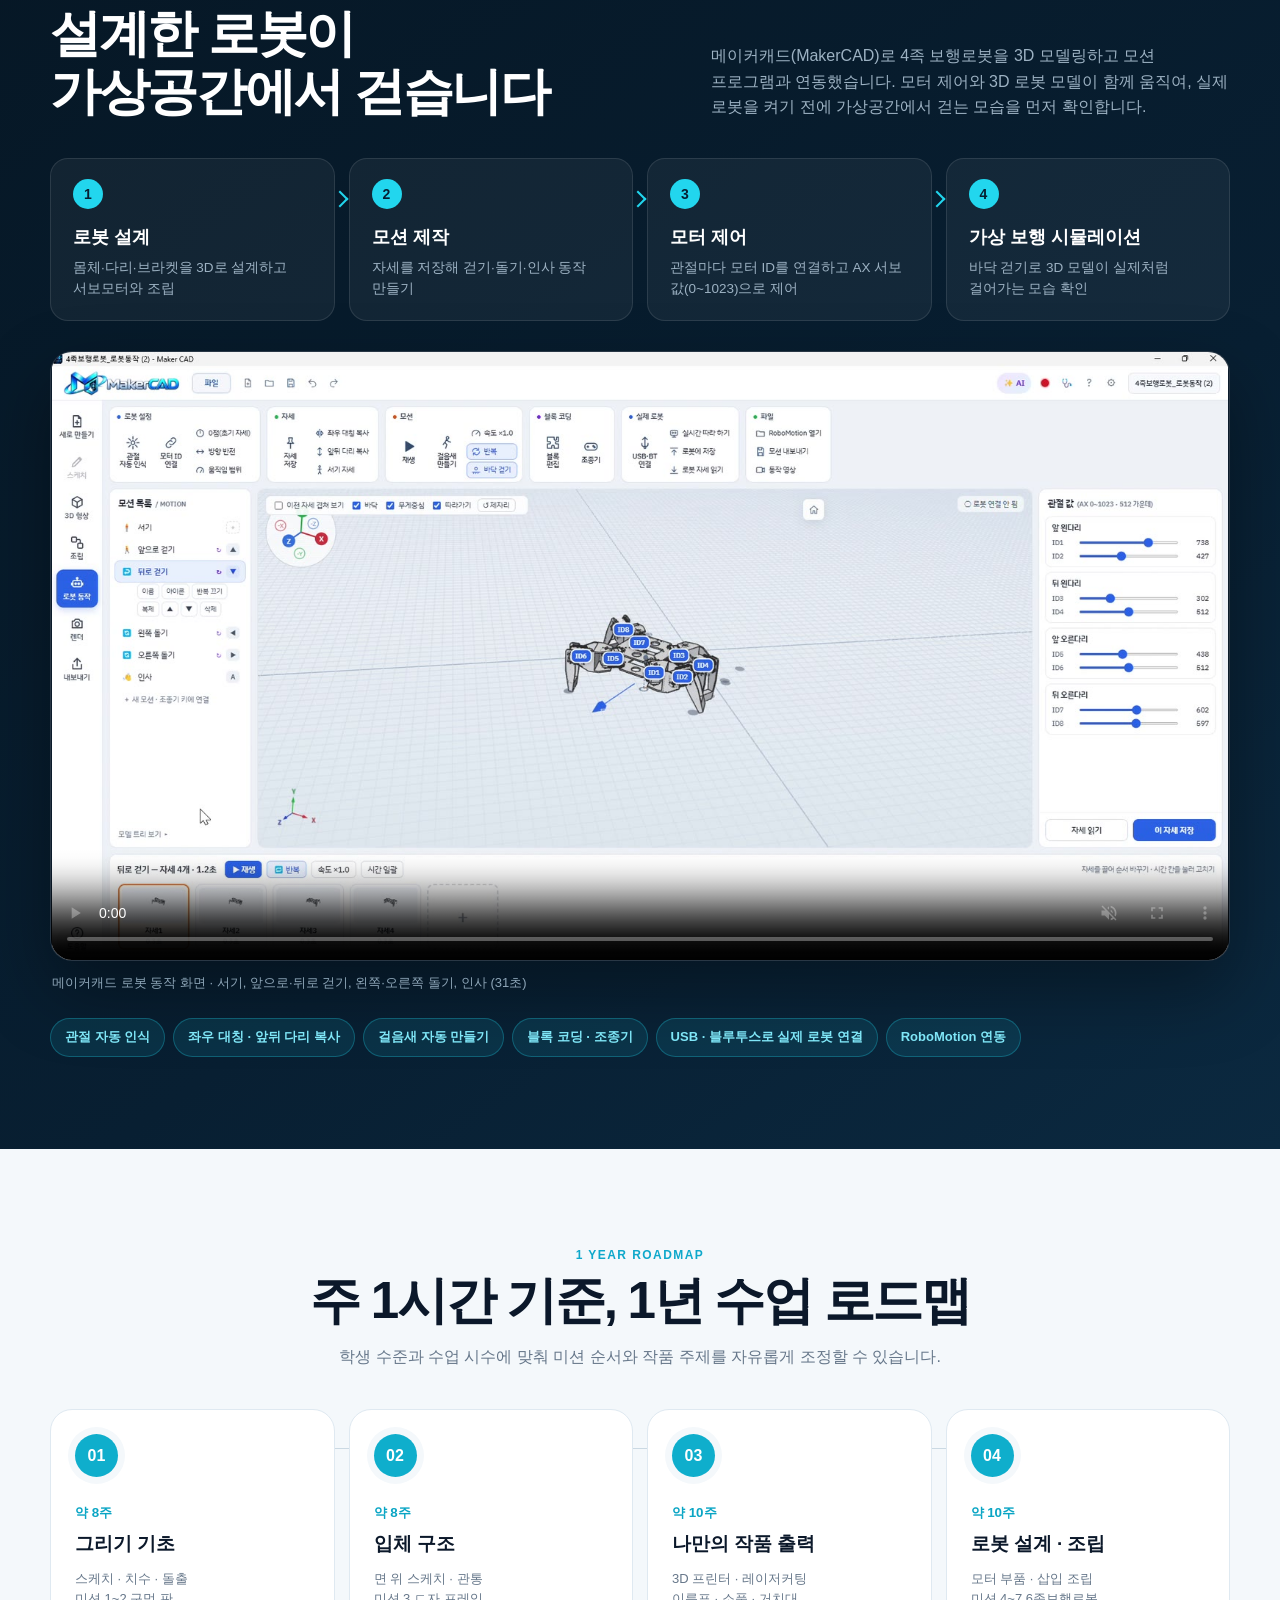
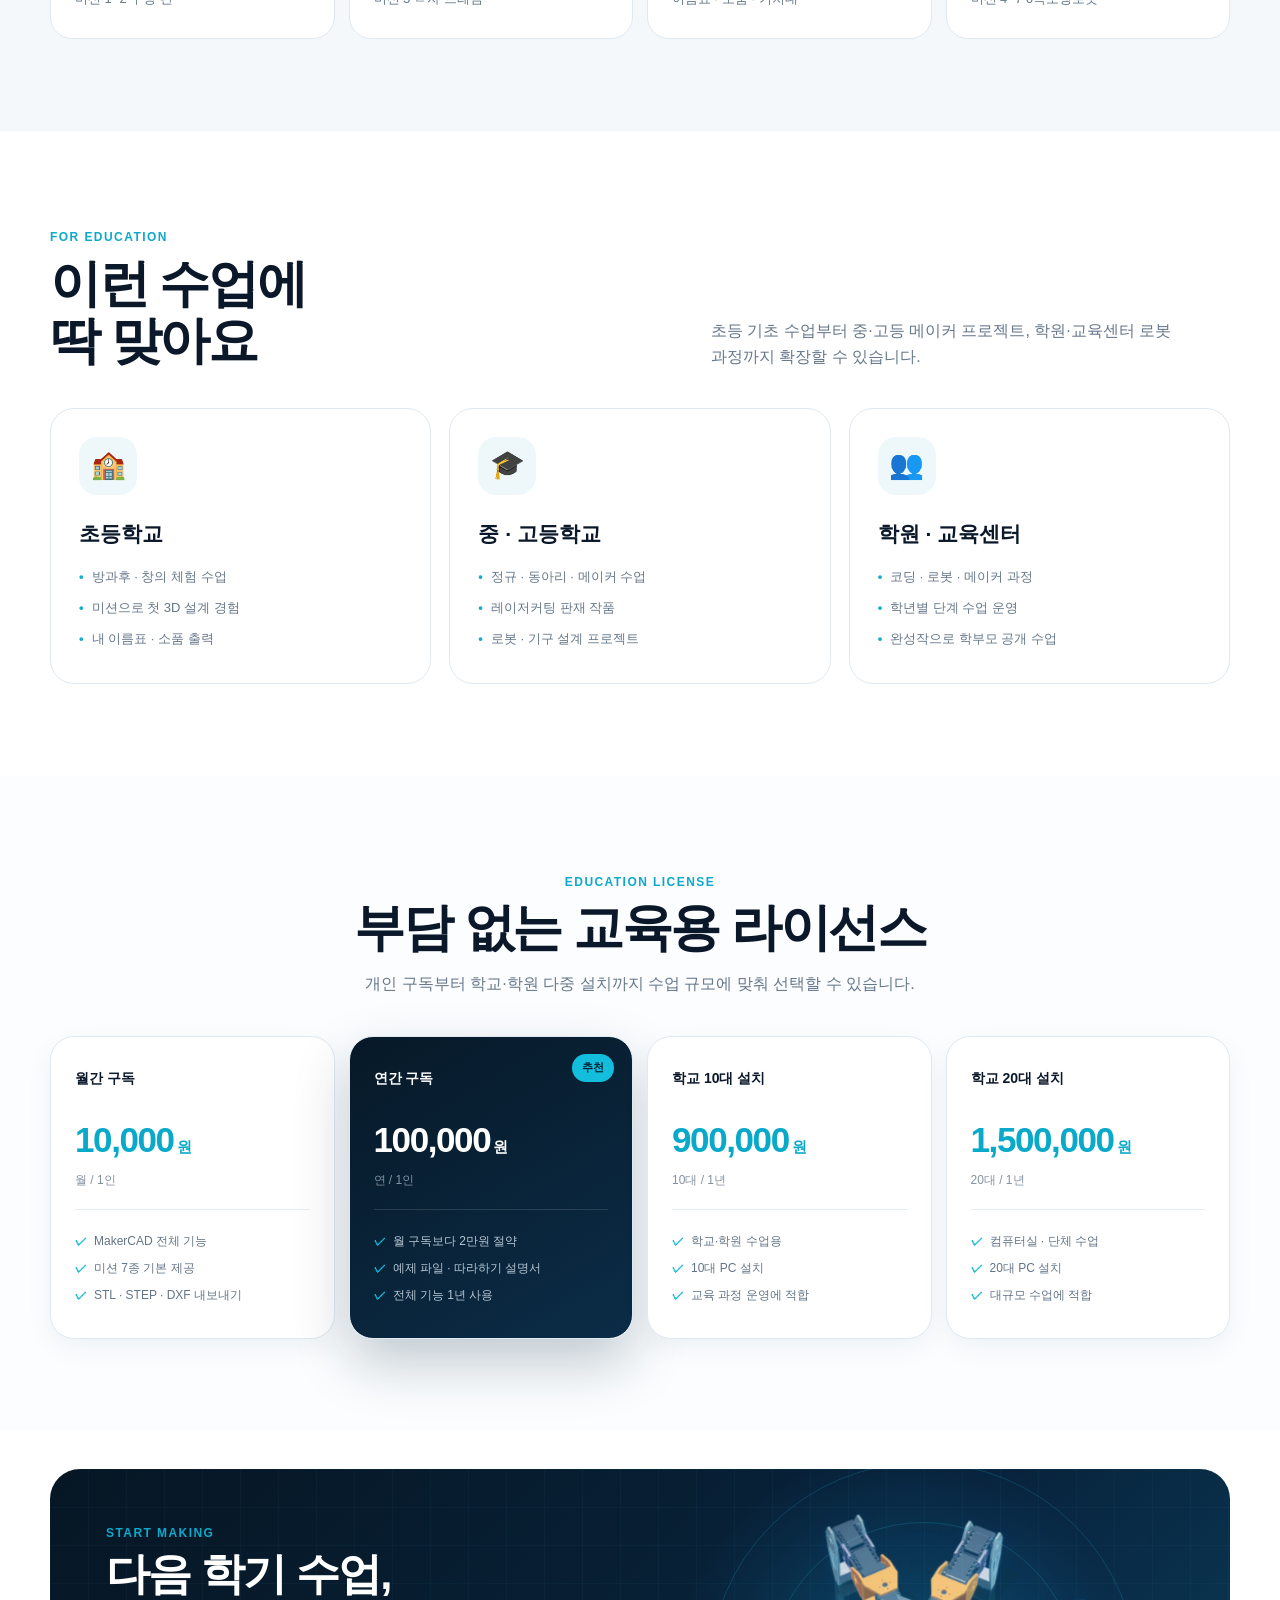
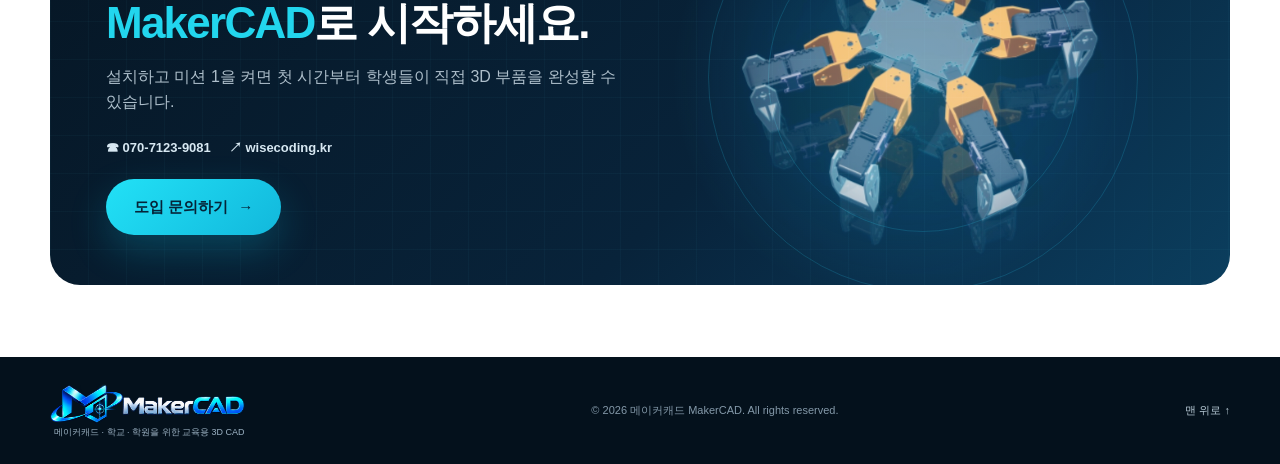
==== commit c1533759: "Add files via upload" ====
--- a/index.html
+++ b/index.html
@@ -4,7 +4,7 @@
   <meta charset="utf-8" />
   <meta name="viewport" content="width=device-width,initial-scale=1" />
   <meta name="description" content="메이커캐드(MakerCAD)는 학교·학원을 위한 교육용 3D CAD 프로그램입니다. 단계별 미션으로 3D 모델링을 배우고 3D 프린터·레이저커팅 출력, 로봇 조립까지 하나로 연결합니다." />
-  <meta name="keywords" content="메이커캐드, MakerCAD, 메이커 캐드, 메이커CAD, 교육용 3D CAD, 3D 모델링 교육, 3D 설계 프로그램, 로봇 설계, 3D 프린터 수업, 레이저커팅" />
+  <meta name="keywords" content="메이커캐드, MakerCAD, 메이커 캐드, 메이커CAD, 교육용 3D CAD, 3D 모델링 교육, 3D 설계 프로그램, 로봇 설계, 3D 프린터 수업, 레이저커팅, 4족 보행로봇, 로봇 모션, 서보모터 제어, 보행 시뮬레이션" />
   <link rel="canonical" href="https://makercad.kr/" />
   <meta name="theme-color" content="#071827" />
   <title>메이커캐드 MakerCAD | 학교·학원을 위한 교육용 3D CAD 프로그램</title>
@@ -32,6 +32,7 @@
         <a href="#why">소개</a>
         <a href="#mission">튜토리얼</a>
         <a href="#output">출력</a>
+        <a href="#robot-motion">로봇 동작</a>
         <a href="#roadmap">교육과정</a>
         <a href="#pricing">요금</a>
         <a href="#contact">문의</a>
@@ -174,6 +175,29 @@
       </div>
     </section>
 
+    <section class="section dark quad-section" id="robot-motion">
+      <div class="shell">
+        <div class="section-head light-head reveal">
+          <div><span class="kicker">ROBOT MOTION · 4족 보행로봇</span><h2>설계한 로봇이<br>가상공간에서 걷습니다</h2></div>
+          <p>메이커캐드(MakerCAD)로 4족 보행로봇을 3D 모델링하고 모션 프로그램과 연동했습니다. 모터 제어와 3D 로봇 모델이 함께 움직여, 실제 로봇을 켜기 전에 가상공간에서 걷는 모습을 먼저 확인합니다.</p>
+        </div>
+        <ol class="quad-flow reveal">
+          <li><b>로봇 설계</b><span>몸체·다리·브라켓을 3D로 설계하고 서보모터와 조립</span></li>
+          <li><b>모션 제작</b><span>자세를 저장해 걷기·돌기·인사 동작 만들기</span></li>
+          <li><b>모터 제어</b><span>관절마다 모터 ID를 연결하고 AX 서보 값(0~1023)으로 제어</span></li>
+          <li><b>가상 보행 시뮬레이션</b><span>바닥 걷기로 3D 모델이 실제처럼 걸어가는 모습 확인</span></li>
+        </ol>
+        <div class="quad-video reveal">
+          <video controls playsinline muted loop preload="metadata" poster="assets/quadruped-motion-poster.jpg">
+            <source src="assets/quadruped-motion.mp4" type="video/mp4">
+            이 브라우저에서는 영상을 재생할 수 없습니다. <a href="assets/quadruped-motion.mp4">영상 파일 받기</a>
+          </video>
+          <p class="quad-caption">메이커캐드 로봇 동작 화면 · 서기, 앞으로·뒤로 걷기, 왼쪽·오른쪽 돌기, 인사 (31초)</p>
+        </div>
+        <ul class="quad-tags reveal"><li>관절 자동 인식</li><li>좌우 대칭 · 앞뒤 다리 복사</li><li>걸음새 자동 만들기</li><li>블록 코딩 · 조종기</li><li>USB · 블루투스로 실제 로봇 연결</li><li>RoboMotion 연동</li></ul>
+      </div>
+    </section>
+
     <section class="section soft" id="roadmap">
       <div class="shell">
         <div class="center-head reveal"><span class="kicker">1 YEAR ROADMAP</span><h2>주 1시간 기준, 1년 수업 로드맵</h2><p>학생 수준과 수업 시수에 맞춰 미션 순서와 작품 주제를 자유롭게 조정할 수 있습니다.</p></div>
--- a/styles.css
+++ b/styles.css
@@ -106,3 +106,17 @@
 .car-video-head span{color:#54677a;font-size:14px}
 .car-video video{display:block;width:100%;aspect-ratio:16/9;border-radius:24px;background:#eef3f9;border:1px solid var(--line);box-shadow:var(--shadow)}
 @media (max-width:680px){.car-video{margin-top:36px}.car-video video{border-radius:16px}}
+
+/* 4족 보행로봇 · 로봇 동작 */
+.quad-flow{list-style:none;counter-reset:qf;display:grid;grid-template-columns:repeat(4,minmax(0,1fr));gap:14px;padding:0;margin:0 0 30px}
+.quad-flow li{counter-increment:qf;position:relative;padding:20px 20px 20px 22px;border-radius:18px;background:rgba(255,255,255,.05);border:1px solid rgba(255,255,255,.1)}
+.quad-flow li:before{content:counter(qf);display:grid;place-items:center;width:30px;height:30px;border-radius:50%;background:#22d6ee;color:#062033;font-weight:900;font-size:14px;margin-bottom:14px}
+.quad-flow li:not(:last-child):after{content:"";position:absolute;right:-12px;top:34px;width:10px;height:10px;border-top:2px solid #22d6ee;border-right:2px solid #22d6ee;transform:rotate(45deg);z-index:2}
+.quad-flow b{display:block;font-size:18px;color:#fff;margin-bottom:6px}
+.quad-flow span{display:block;font-size:13.5px;color:#9db2c3;line-height:1.55}
+.quad-video video{display:block;width:100%;aspect-ratio:1600/828;border-radius:22px;background:#0b1b2b;border:1px solid rgba(255,255,255,.12);box-shadow:0 30px 70px rgba(0,0,0,.35)}
+.quad-caption{margin:12px 2px 0;color:#8ea6b8;font-size:13px}
+.quad-tags{display:flex;flex-wrap:wrap;gap:8px;list-style:none;padding:0;margin:24px 0 0}
+.quad-tags li{padding:8px 14px;border-radius:999px;background:rgba(34,214,238,.1);border:1px solid rgba(34,214,238,.28);color:#7fe6f7;font-size:13px;font-weight:700}
+@media (max-width:1020px){.quad-flow{grid-template-columns:repeat(2,minmax(0,1fr))}.quad-flow li:after{display:none}}
+@media (max-width:680px){.quad-flow{grid-template-columns:1fr}.quad-video video{border-radius:14px}}
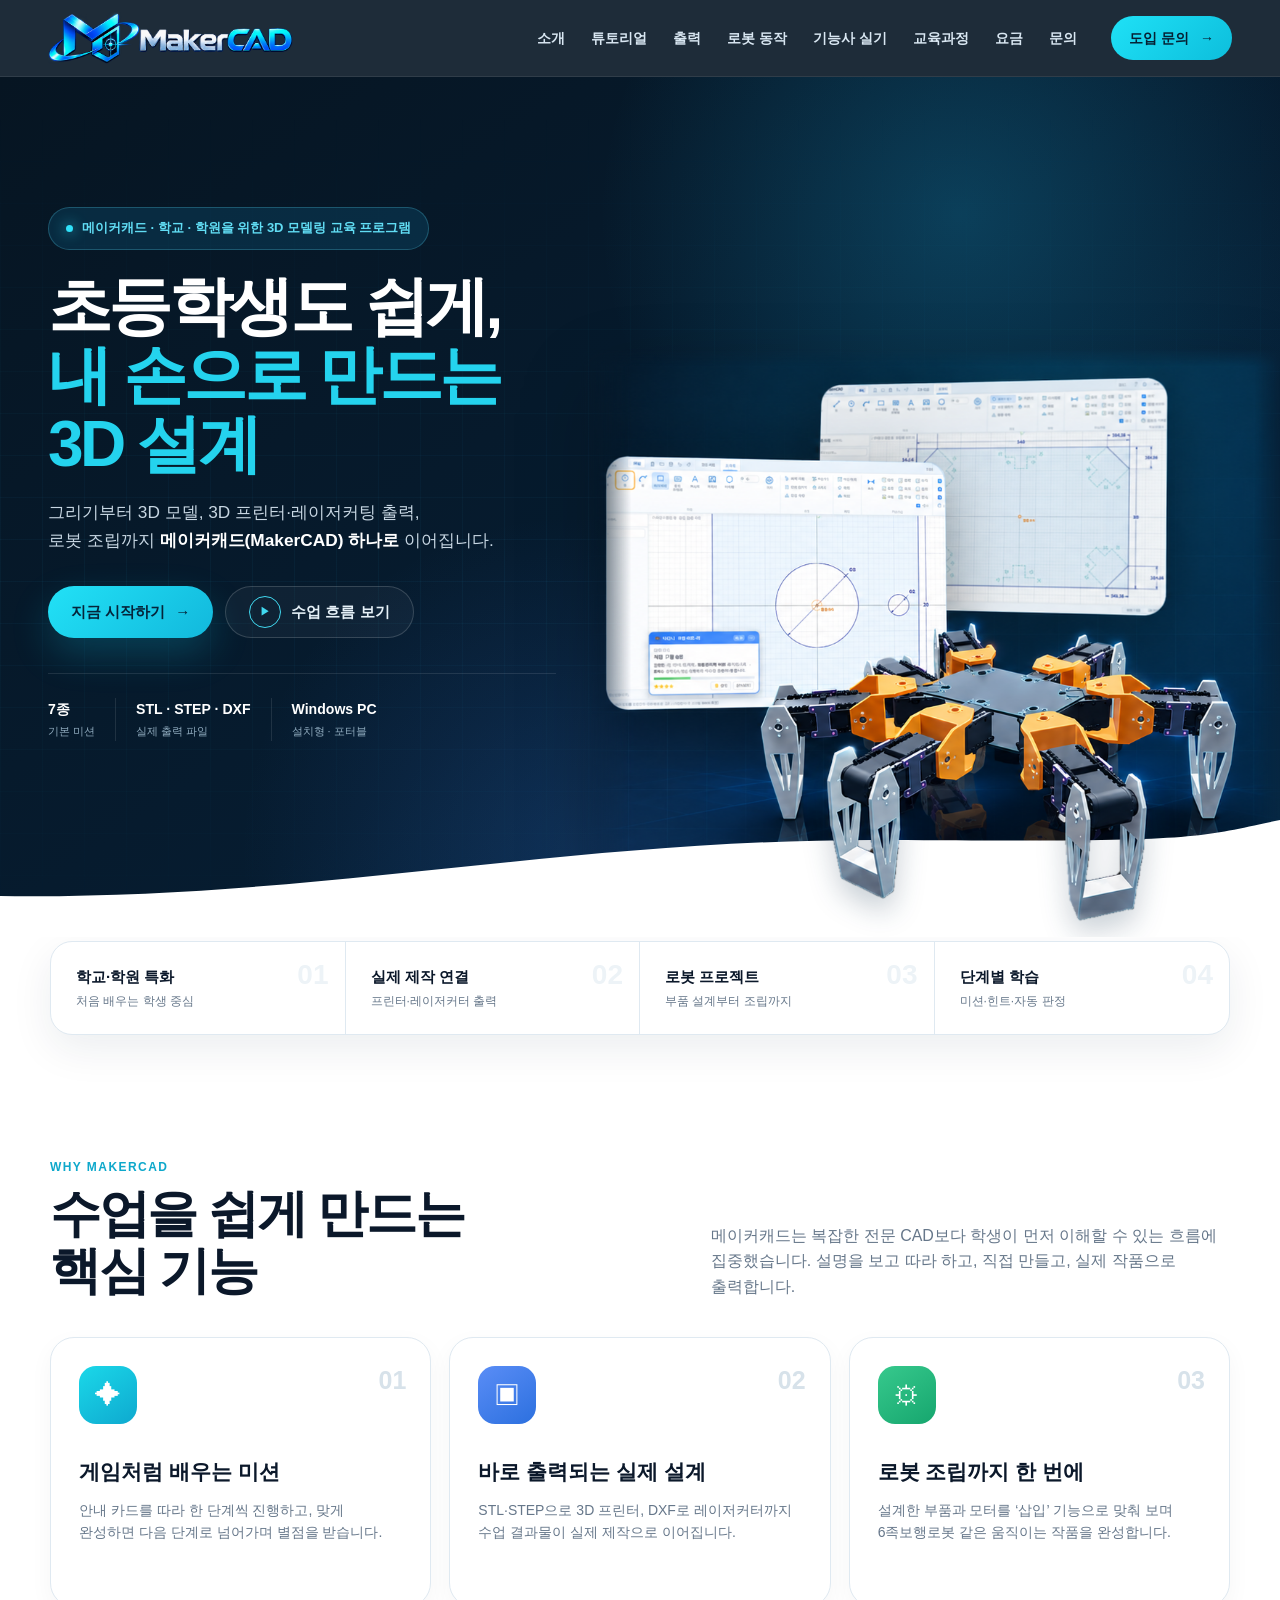
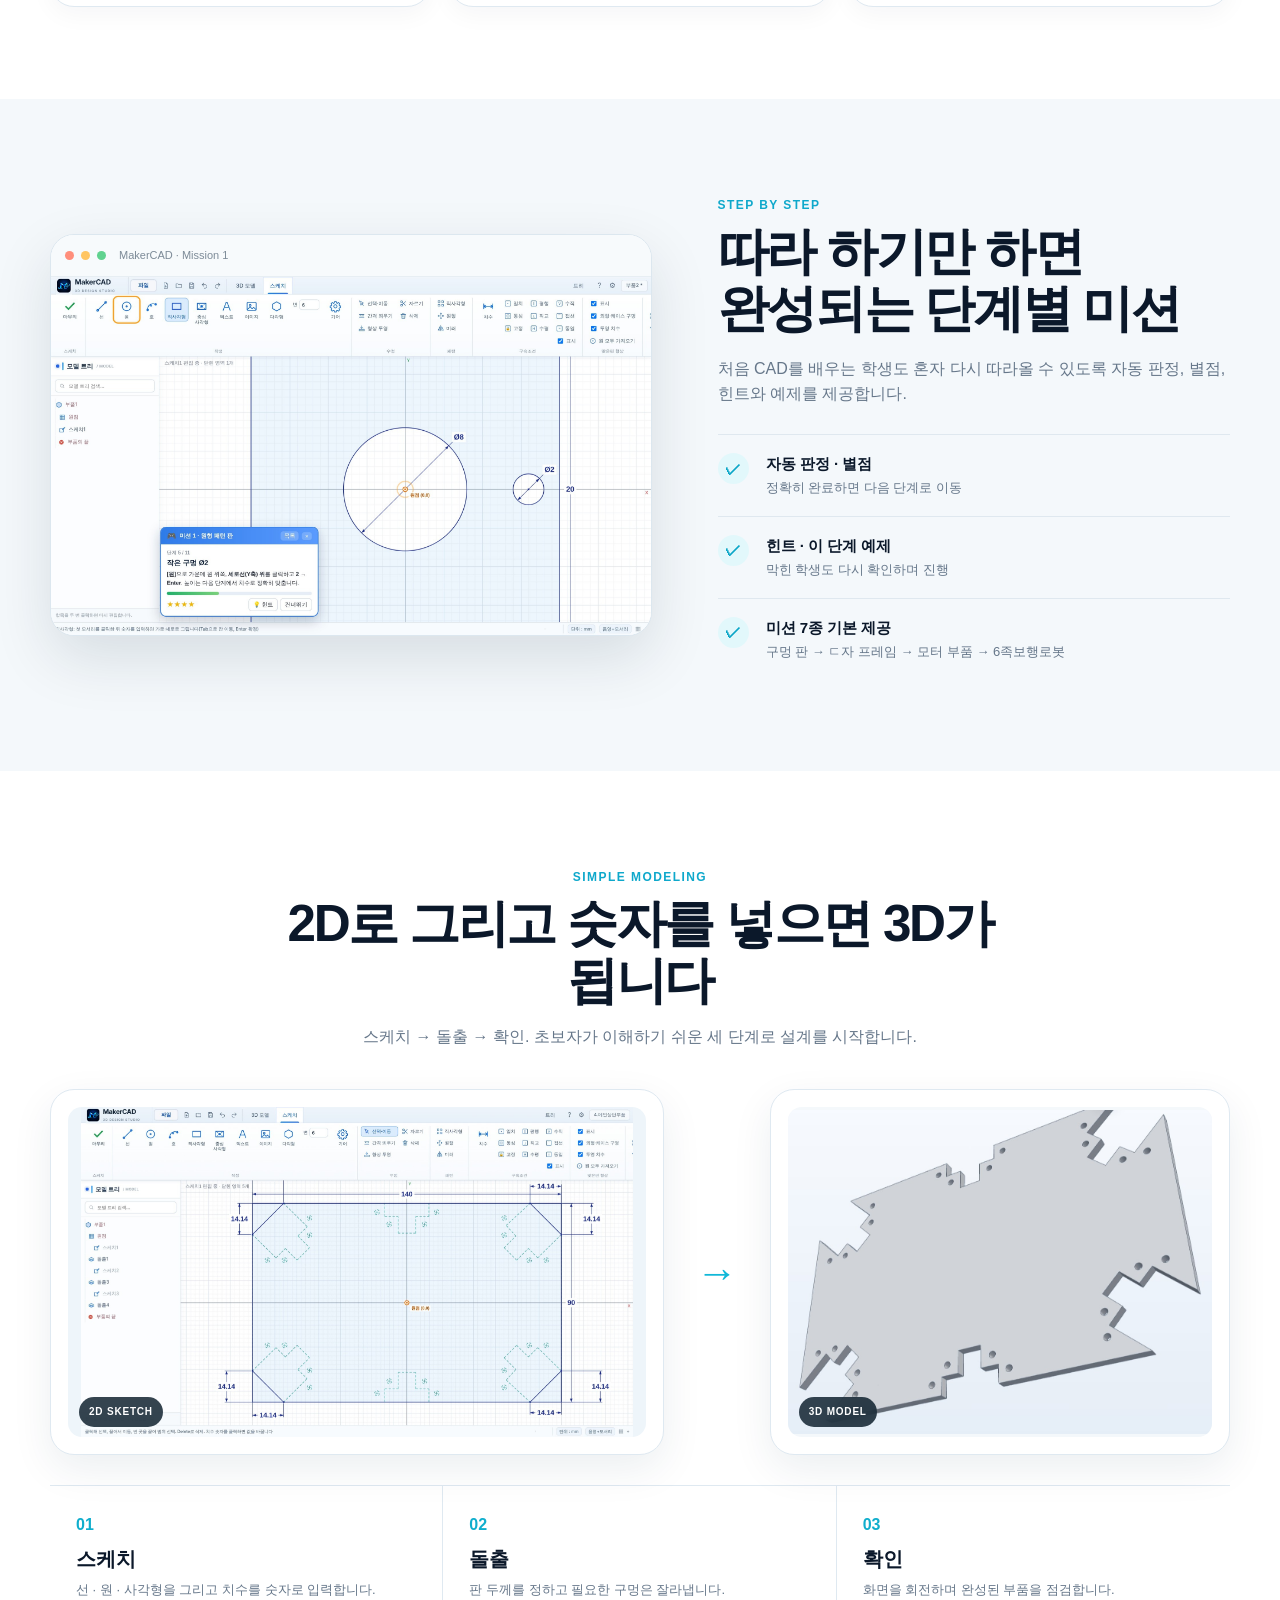
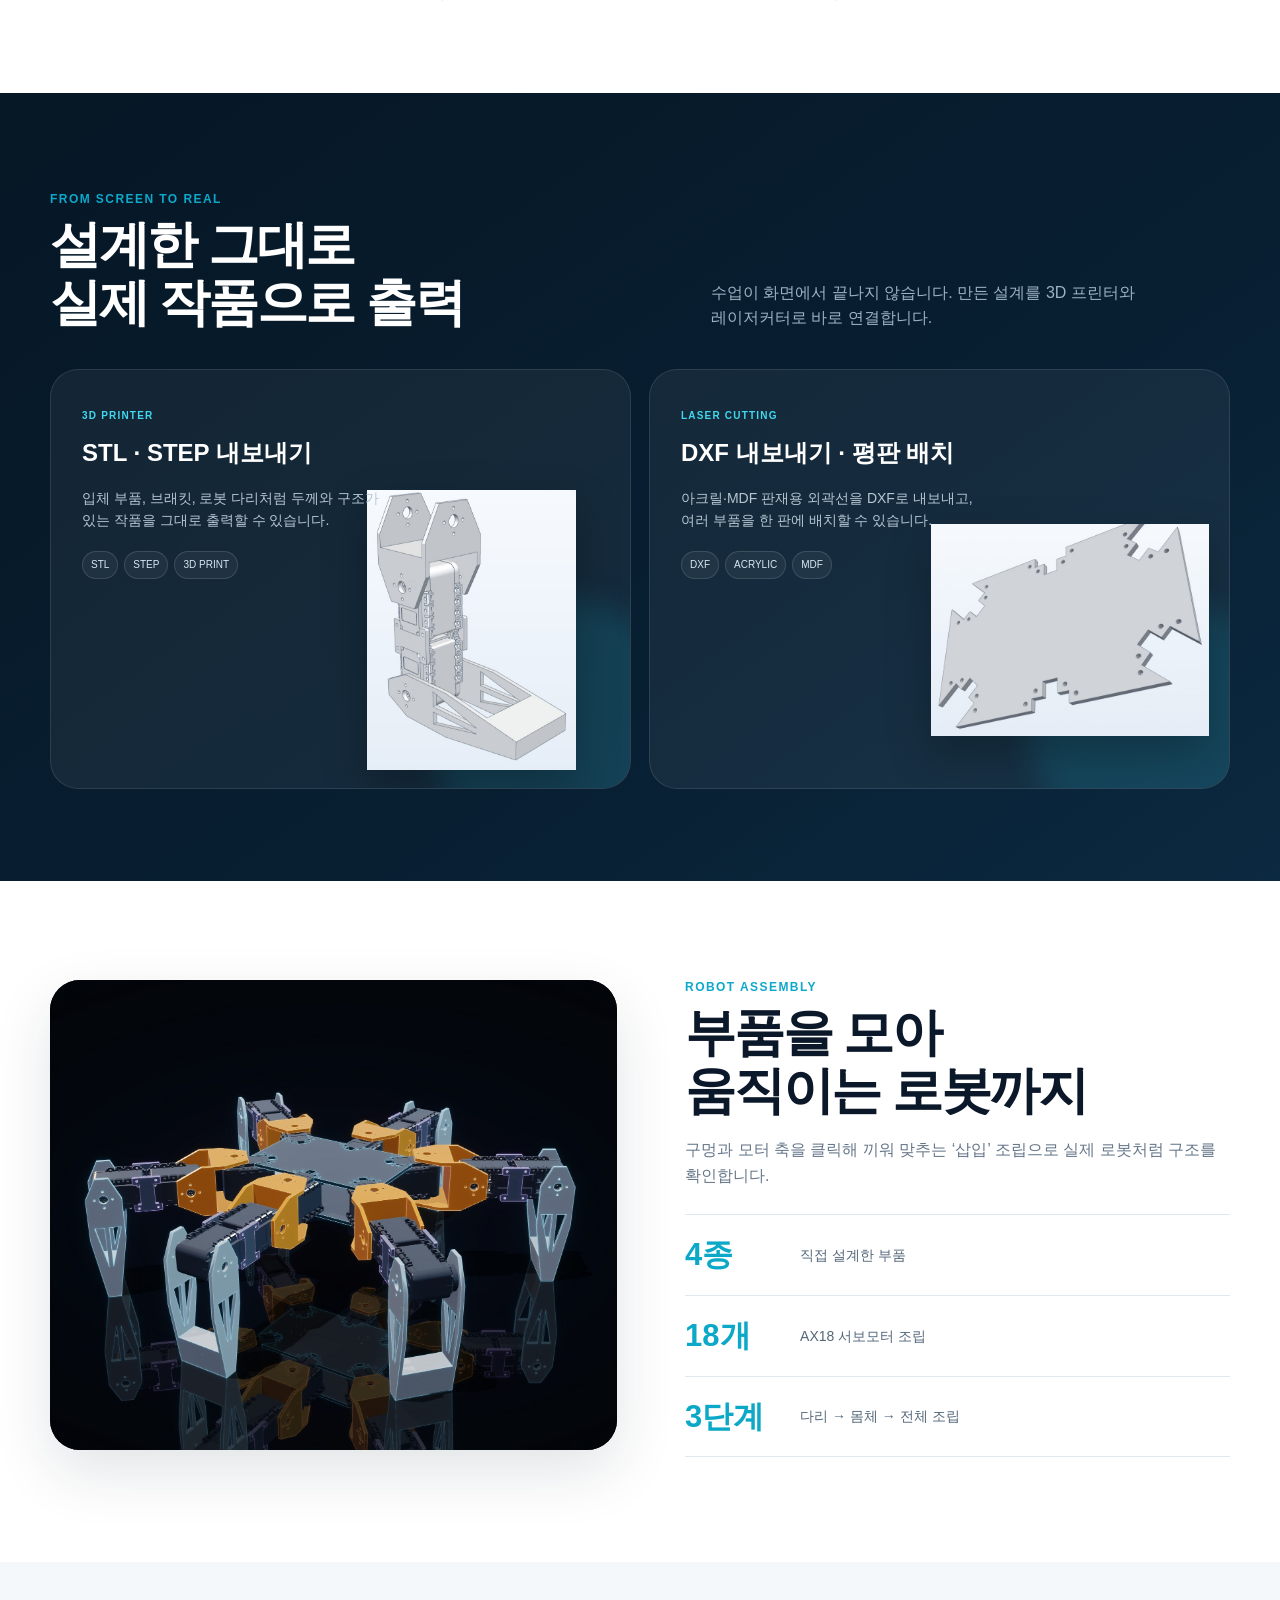
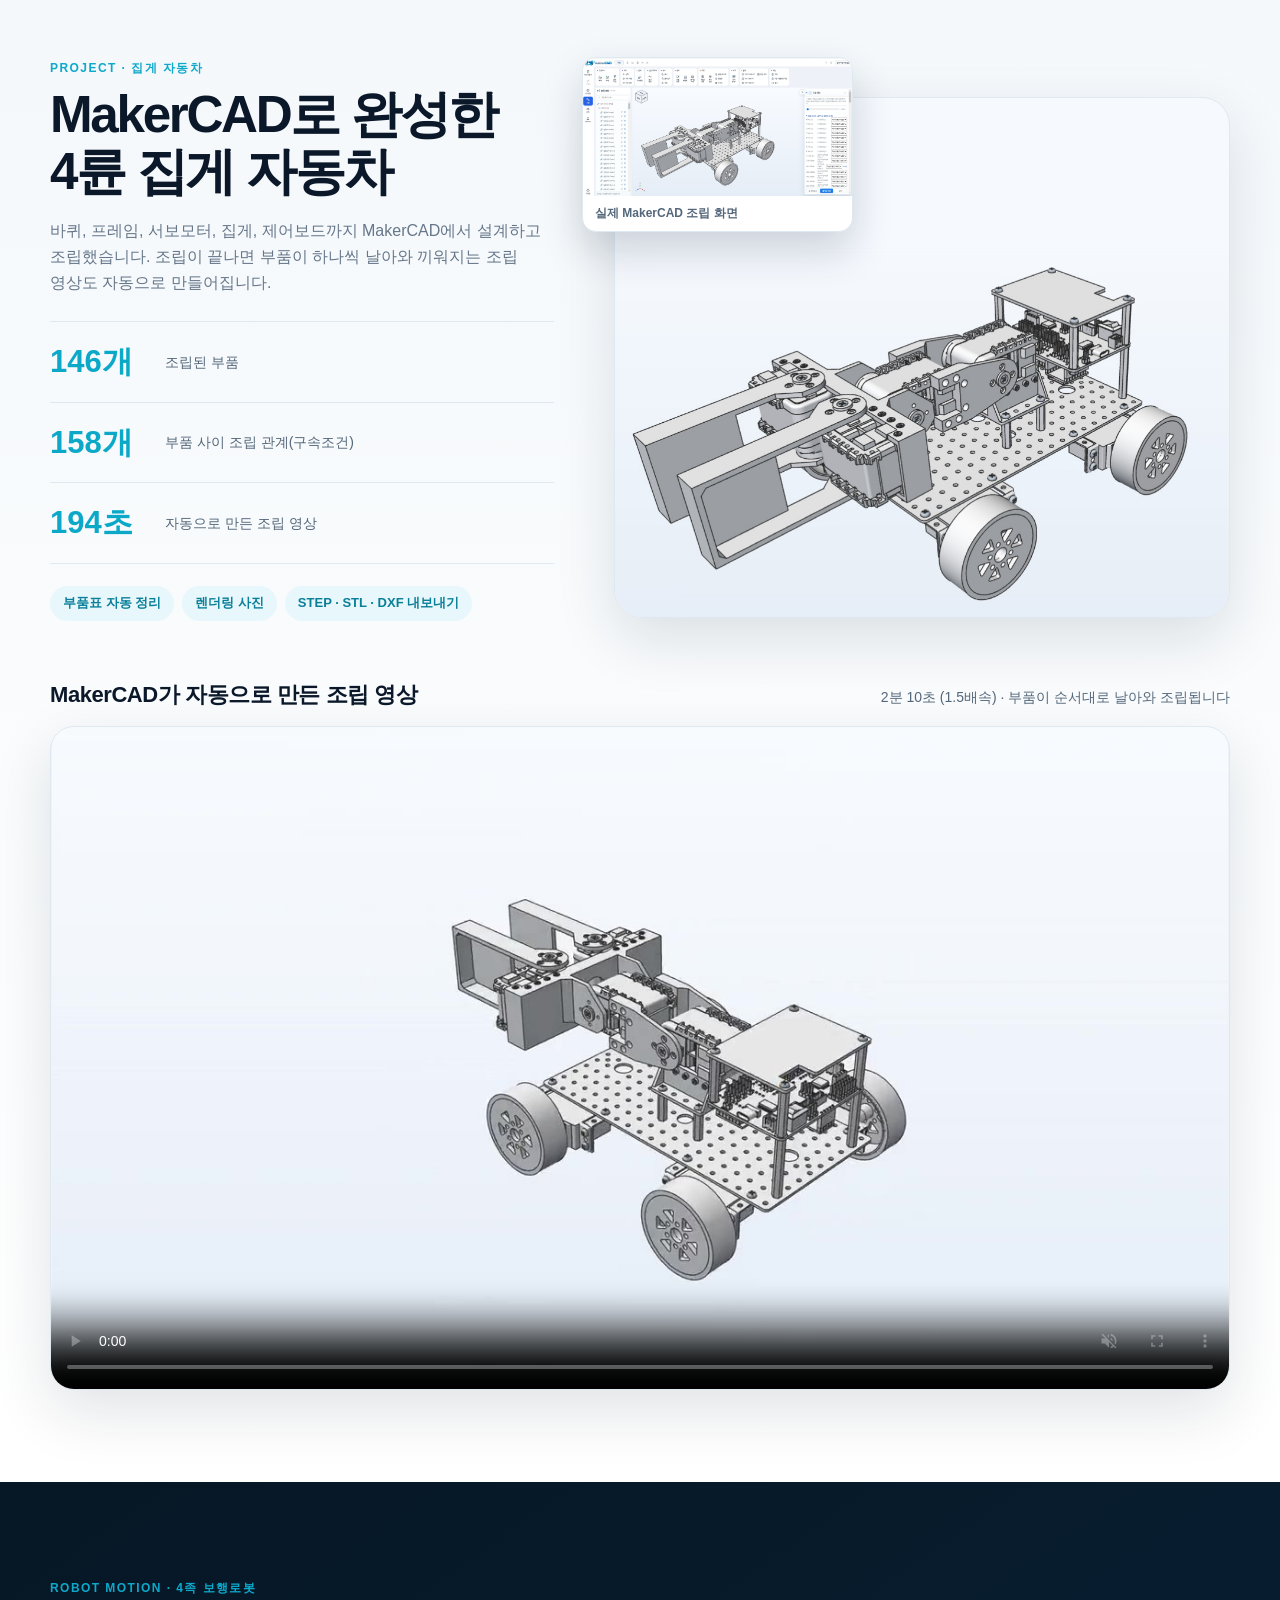
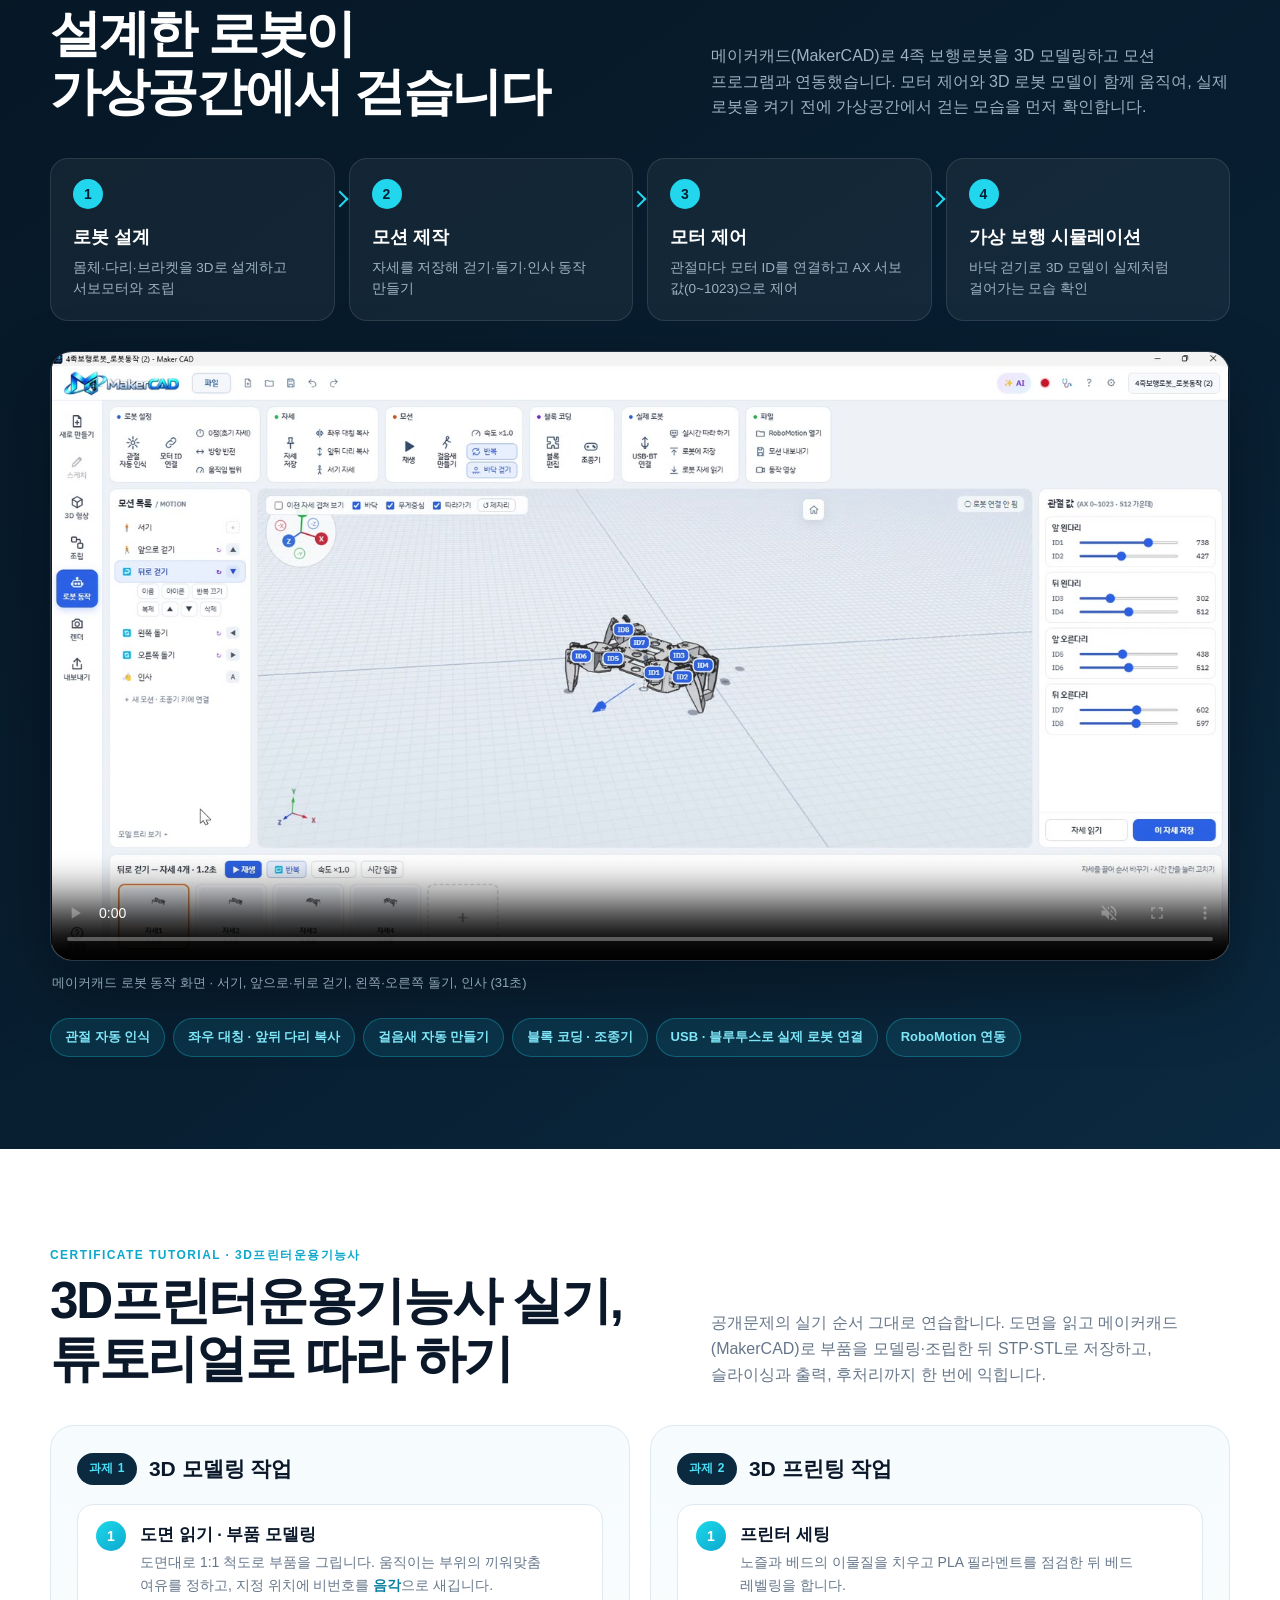
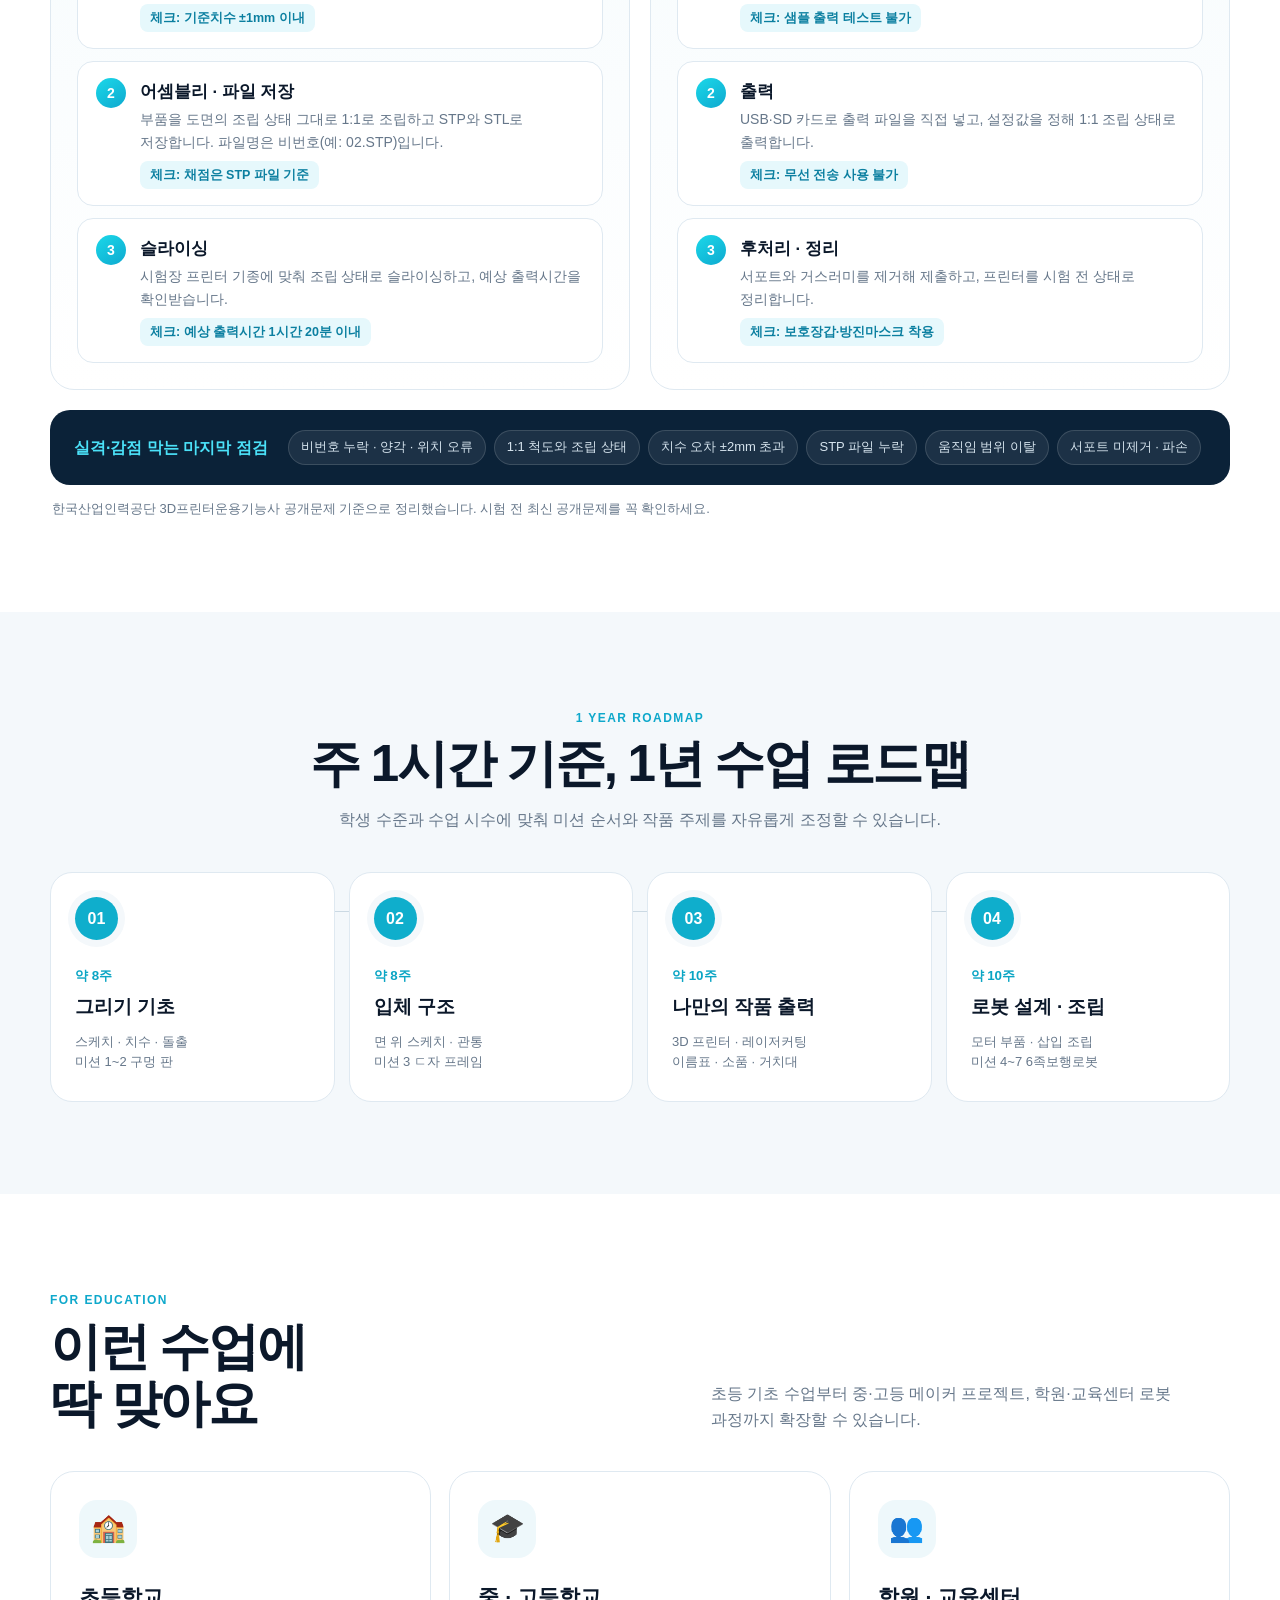
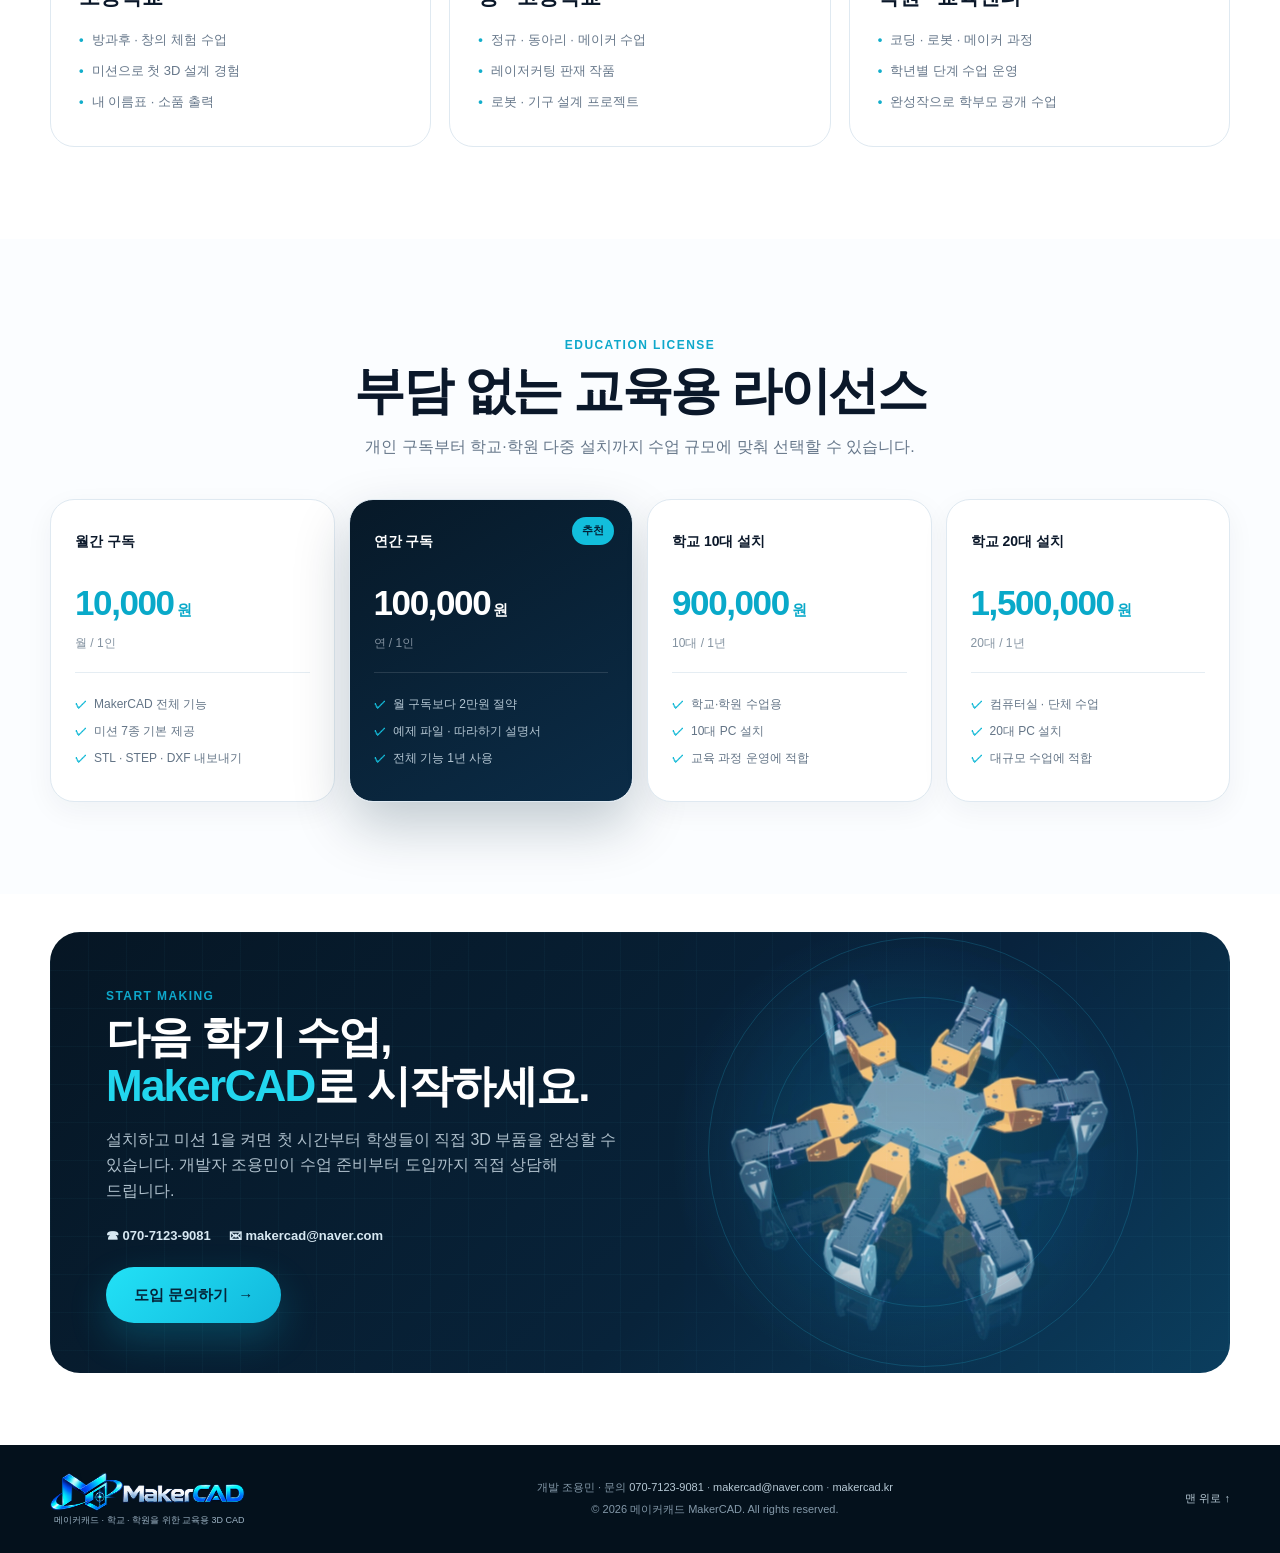
==== commit 459affc1: "Add files via upload" ====
--- a/index.html
+++ b/index.html
@@ -4,7 +4,7 @@
   <meta charset="utf-8" />
   <meta name="viewport" content="width=device-width,initial-scale=1" />
   <meta name="description" content="메이커캐드(MakerCAD)는 학교·학원을 위한 교육용 3D CAD 프로그램입니다. 단계별 미션으로 3D 모델링을 배우고 3D 프린터·레이저커팅 출력, 로봇 조립까지 하나로 연결합니다." />
-  <meta name="keywords" content="메이커캐드, MakerCAD, 메이커 캐드, 메이커CAD, 교육용 3D CAD, 3D 모델링 교육, 3D 설계 프로그램, 로봇 설계, 3D 프린터 수업, 레이저커팅, 4족 보행로봇, 로봇 모션, 서보모터 제어, 보행 시뮬레이션" />
+  <meta name="keywords" content="메이커캐드, MakerCAD, 메이커 캐드, 메이커CAD, 교육용 3D CAD, 3D 모델링 교육, 3D 설계 프로그램, 로봇 설계, 3D 프린터 수업, 레이저커팅, 4족 보행로봇, 로봇 모션, 서보모터 제어, 보행 시뮬레이션, 3D프린터운용기능사, 3D프린터운용기능사 실기, 기능사 튜토리얼, 조용민" />
   <link rel="canonical" href="https://makercad.kr/" />
   <meta name="theme-color" content="#071827" />
   <title>메이커캐드 MakerCAD | 학교·학원을 위한 교육용 3D CAD 프로그램</title>
@@ -18,7 +18,7 @@
   <meta property="og:url" content="https://makercad.kr/" />
   <meta property="og:image" content="https://makercad.kr/assets/makercad-logo.png" />
   <meta property="og:locale" content="ko_KR" />
-  <script type="application/ld+json">{"@context": "https://schema.org", "@graph": [{"@type": "WebSite", "name": "메이커캐드 MakerCAD", "alternateName": ["MakerCAD", "메이커캐드", "메이커 캐드", "메이커CAD"], "url": "https://makercad.kr/", "inLanguage": "ko-KR"}, {"@type": "SoftwareApplication", "name": "MakerCAD", "alternateName": ["메이커캐드", "메이커 캐드", "메이커CAD"], "url": "https://makercad.kr/", "applicationCategory": "DesignApplication", "operatingSystem": "Windows", "description": "메이커캐드(MakerCAD)는 학교·학원을 위한 교육용 3D CAD 프로그램입니다. 단계별 미션으로 3D 모델링을 배우고 3D 프린터·레이저커팅 출력, 로봇 조립까지 하나로 연결합니다.", "image": "https://makercad.kr/assets/makercad-logo.png", "inLanguage": "ko-KR"}]}</script>
+  <script type="application/ld+json">{"@context": "https://schema.org", "@graph": [{"@type": "WebSite", "name": "메이커캐드 MakerCAD", "alternateName": ["MakerCAD", "메이커캐드", "메이커 캐드", "메이커CAD"], "url": "https://makercad.kr/", "inLanguage": "ko-KR"}, {"@type": "SoftwareApplication", "name": "MakerCAD", "alternateName": ["메이커캐드", "메이커 캐드", "메이커CAD"], "url": "https://makercad.kr/", "applicationCategory": "DesignApplication", "operatingSystem": "Windows", "description": "메이커캐드(MakerCAD)는 학교·학원을 위한 교육용 3D CAD 프로그램입니다. 단계별 미션으로 3D 모델링을 배우고 3D 프린터·레이저커팅 출력, 로봇 조립까지 하나로 연결합니다.", "image": "https://makercad.kr/assets/makercad-logo.png", "inLanguage": "ko-KR", "author": {"@id": "https://makercad.kr/#developer"}}, {"@type": "Person", "@id": "https://makercad.kr/#developer", "name": "조용민", "jobTitle": "MakerCAD 개발자", "email": "mailto:makercad@naver.com", "telephone": "+82-70-7123-9081", "url": "https://makercad.kr/"}]}</script>
   <link rel="stylesheet" href="styles.css" />
 </head>
 <body>
@@ -33,6 +33,7 @@
         <a href="#mission">튜토리얼</a>
         <a href="#output">출력</a>
         <a href="#robot-motion">로봇 동작</a>
+        <a href="#craftsman">기능사 실기</a>
         <a href="#roadmap">교육과정</a>
         <a href="#pricing">요금</a>
         <a href="#contact">문의</a>
@@ -198,6 +199,38 @@
       </div>
     </section>
 
+    <section class="section cert-section" id="craftsman">
+      <div class="shell">
+        <div class="section-head reveal">
+          <div><span class="kicker">CERTIFICATE TUTORIAL · 3D프린터운용기능사</span><h2>3D프린터운용기능사 실기,<br>튜토리얼로 따라 하기</h2></div>
+          <p>공개문제의 실기 순서 그대로 연습합니다. 도면을 읽고 메이커캐드(MakerCAD)로 부품을 모델링·조립한 뒤 STP·STL로 저장하고, 슬라이싱과 출력, 후처리까지 한 번에 익힙니다.</p>
+        </div>
+        <div class="cert-tracks">
+          <div class="cert-track reveal">
+            <div class="cert-track-head"><span>과제 1</span><b>3D 모델링 작업</b></div>
+            <ol class="cert-steps">
+              <li><b>도면 읽기 · 부품 모델링</b><span>도면대로 1:1 척도로 부품을 그립니다. 움직이는 부위의 끼워맞춤 여유를 정하고, 지정 위치에 비번호를 <em>음각</em>으로 새깁니다.</span><i>체크: 기준치수 ±1mm 이내</i></li>
+              <li><b>어셈블리 · 파일 저장</b><span>부품을 도면의 조립 상태 그대로 1:1로 조립하고 STP와 STL로 저장합니다. 파일명은 비번호(예: 02.STP)입니다.</span><i>체크: 채점은 STP 파일 기준</i></li>
+              <li><b>슬라이싱</b><span>시험장 프린터 기종에 맞춰 조립 상태로 슬라이싱하고, 예상 출력시간을 확인받습니다.</span><i>체크: 예상 출력시간 1시간 20분 이내</i></li>
+            </ol>
+          </div>
+          <div class="cert-track reveal">
+            <div class="cert-track-head"><span>과제 2</span><b>3D 프린팅 작업</b></div>
+            <ol class="cert-steps">
+              <li><b>프린터 세팅</b><span>노즐과 베드의 이물질을 치우고 PLA 필라멘트를 점검한 뒤 베드 레벨링을 합니다.</span><i>체크: 샘플 출력 테스트 불가</i></li>
+              <li><b>출력</b><span>USB·SD 카드로 출력 파일을 직접 넣고, 설정값을 정해 1:1 조립 상태로 출력합니다.</span><i>체크: 무선 전송 사용 불가</i></li>
+              <li><b>후처리 · 정리</b><span>서포트와 거스러미를 제거해 제출하고, 프린터를 시험 전 상태로 정리합니다.</span><i>체크: 보호장갑·방진마스크 착용</i></li>
+            </ol>
+          </div>
+        </div>
+        <div class="cert-check reveal">
+          <b>실격·감점 막는 마지막 점검</b>
+          <ul><li>비번호 누락 · 양각 · 위치 오류</li><li>1:1 척도와 조립 상태</li><li>치수 오차 ±2mm 초과</li><li>STP 파일 누락</li><li>움직임 범위 이탈</li><li>서포트 미제거 · 파손</li></ul>
+        </div>
+        <p class="cert-note">한국산업인력공단 3D프린터운용기능사 공개문제 기준으로 정리했습니다. 시험 전 최신 공개문제를 꼭 확인하세요.</p>
+      </div>
+    </section>
+
     <section class="section soft" id="roadmap">
       <div class="shell">
         <div class="center-head reveal"><span class="kicker">1 YEAR ROADMAP</span><h2>주 1시간 기준, 1년 수업 로드맵</h2><p>학생 수준과 수업 시수에 맞춰 미션 순서와 작품 주제를 자유롭게 조정할 수 있습니다.</p></div>
@@ -235,7 +268,7 @@
 
     <section class="cta-section" id="contact">
       <div class="shell cta-card reveal">
-        <div class="cta-copy"><span class="kicker">START MAKING</span><h2>다음 학기 수업,<br><em>MakerCAD</em>로 시작하세요.</h2><p>설치하고 미션 1을 켜면 첫 시간부터 학생들이 직접 3D 부품을 완성할 수 있습니다.</p><div class="contact-row"><a href="tel:07071239081">☎ 070-7123-9081</a><a href="https://wisecoding.kr" target="_blank" rel="noopener">↗ wisecoding.kr</a></div><a class="btn primary large" href="tel:07071239081">도입 문의하기 <span>→</span></a></div>
+        <div class="cta-copy"><span class="kicker">START MAKING</span><h2>다음 학기 수업,<br><em>MakerCAD</em>로 시작하세요.</h2><p>설치하고 미션 1을 켜면 첫 시간부터 학생들이 직접 3D 부품을 완성할 수 있습니다. 개발자 조용민이 수업 준비부터 도입까지 직접 상담해 드립니다.</p><div class="contact-row"><a href="tel:07071239081">☎ 070-7123-9081</a><a href="mailto:makercad@naver.com">✉ makercad@naver.com</a></div><a class="btn primary large" href="tel:07071239081">도입 문의하기 <span>→</span></a></div>
         <div class="cta-visual"><img src="assets/robot-top-crop.jpg" alt="MakerCAD 6족보행로봇"><div class="orbit one"></div><div class="orbit two"></div></div>
       </div>
     </section>
@@ -244,7 +277,7 @@
   <footer>
     <div class="shell footer-grid">
       <a class="brand footer-brand" href="#top"><span><img class="logo-h" src="assets/makercad-logo-horizontal.png" alt="메이커캐드 MakerCAD 로고"><small>메이커캐드 · 학교 · 학원을 위한 교육용 3D CAD</small></span></a>
-      <p>© <span id="year"></span> 메이커캐드 MakerCAD. All rights reserved.</p>
+      <div class="footer-info"><p>개발 조용민 · 문의 <a href="tel:07071239081">070-7123-9081</a> · <a href="mailto:makercad@naver.com">makercad@naver.com</a> · <a href="https://makercad.kr/">makercad.kr</a></p><p>© <span id="year"></span> 메이커캐드 MakerCAD. All rights reserved.</p></div>
       <a href="#top" class="to-top">맨 위로 ↑</a>
     </div>
   </footer>
--- a/styles.css
+++ b/styles.css
@@ -120,3 +120,32 @@
 .quad-tags li{padding:8px 14px;border-radius:999px;background:rgba(34,214,238,.1);border:1px solid rgba(34,214,238,.28);color:#7fe6f7;font-size:13px;font-weight:700}
 @media (max-width:1020px){.quad-flow{grid-template-columns:repeat(2,minmax(0,1fr))}.quad-flow li:after{display:none}}
 @media (max-width:680px){.quad-flow{grid-template-columns:1fr}.quad-video video{border-radius:14px}}
+
+/* 푸터 개발자·연락처 */
+.footer-info{display:flex;flex-direction:column;gap:4px;text-align:center}
+.footer-info p{margin:0}
+.footer-info a{color:#b7c9d5}
+.footer-info a:hover{color:#4be1f8}
+@media (max-width:680px){.footer-info{text-align:left}}
+
+/* 3D프린터운용기능사 튜토리얼 */
+.cert-section{background:#fff}
+.cert-tracks{display:grid;grid-template-columns:1fr 1fr;gap:20px}
+.cert-track{border:1px solid var(--line);border-radius:24px;padding:26px;background:linear-gradient(180deg,#f6fbfd,#fff)}
+.cert-track-head{display:flex;align-items:center;gap:12px;margin-bottom:18px}
+.cert-track-head span{padding:6px 12px;border-radius:999px;background:#0b2a40;color:#4be1f8;font-size:12px;font-weight:900;letter-spacing:.04em}
+.cert-track-head b{font-size:21px}
+.cert-steps{list-style:none;counter-reset:cs;margin:0;padding:0;display:grid;gap:12px}
+.cert-steps li{counter-increment:cs;position:relative;padding:16px 18px 16px 62px;border-radius:16px;background:#fff;border:1px solid var(--line)}
+.cert-steps li:before{content:counter(cs);position:absolute;left:18px;top:16px;width:30px;height:30px;border-radius:50%;display:grid;place-items:center;background:linear-gradient(145deg,#1bd8e9,#0ea9cf);color:#fff;font-weight:900;font-size:14px}
+.cert-steps b{display:block;font-size:16.5px;margin-bottom:4px}
+.cert-steps span{display:block;color:var(--muted);font-size:14px;line-height:1.6}
+.cert-steps em{font-style:normal;font-weight:800;color:#0b7fa0}
+.cert-steps i{display:inline-block;margin-top:8px;font-style:normal;font-size:12.5px;font-weight:800;color:#0b7fa0;background:#e6f8fc;padding:4px 10px;border-radius:8px}
+.cert-check{margin-top:20px;display:flex;align-items:center;gap:20px;padding:20px 24px;border-radius:20px;background:#0b2238;color:#fff}
+.cert-check b{flex:none;font-size:16px;color:#4be1f8}
+.cert-check ul{display:flex;flex-wrap:wrap;gap:8px;list-style:none;margin:0;padding:0}
+.cert-check li{padding:6px 12px;border-radius:999px;background:rgba(255,255,255,.07);border:1px solid rgba(255,255,255,.14);font-size:13px;color:#d6e4ee}
+.cert-note{margin:14px 2px 0;color:var(--muted);font-size:13px}
+@media (max-width:1020px){.cert-tracks{grid-template-columns:1fr}.cert-check{flex-direction:column;align-items:flex-start}}
+@media (max-width:680px){.cert-track{padding:18px}.cert-steps li{padding:14px 14px 14px 56px}.cert-steps li:before{left:14px}}
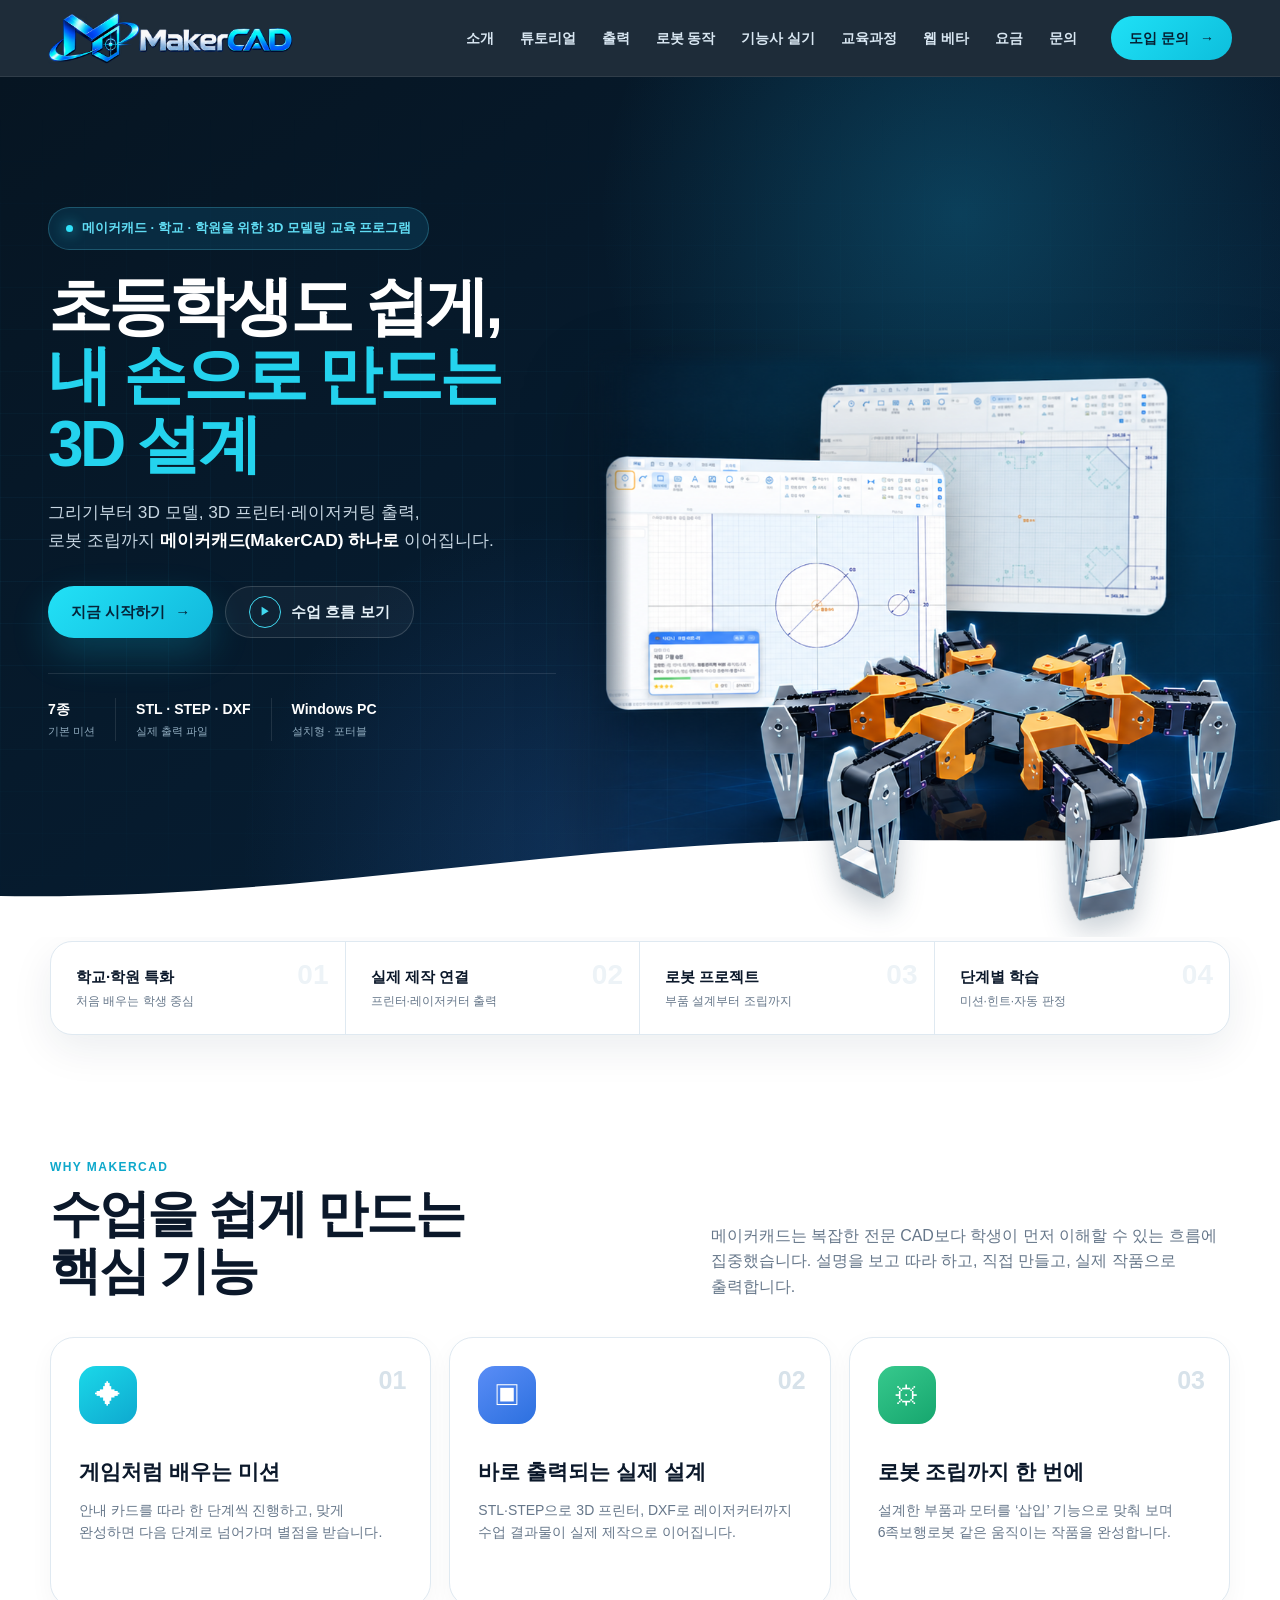
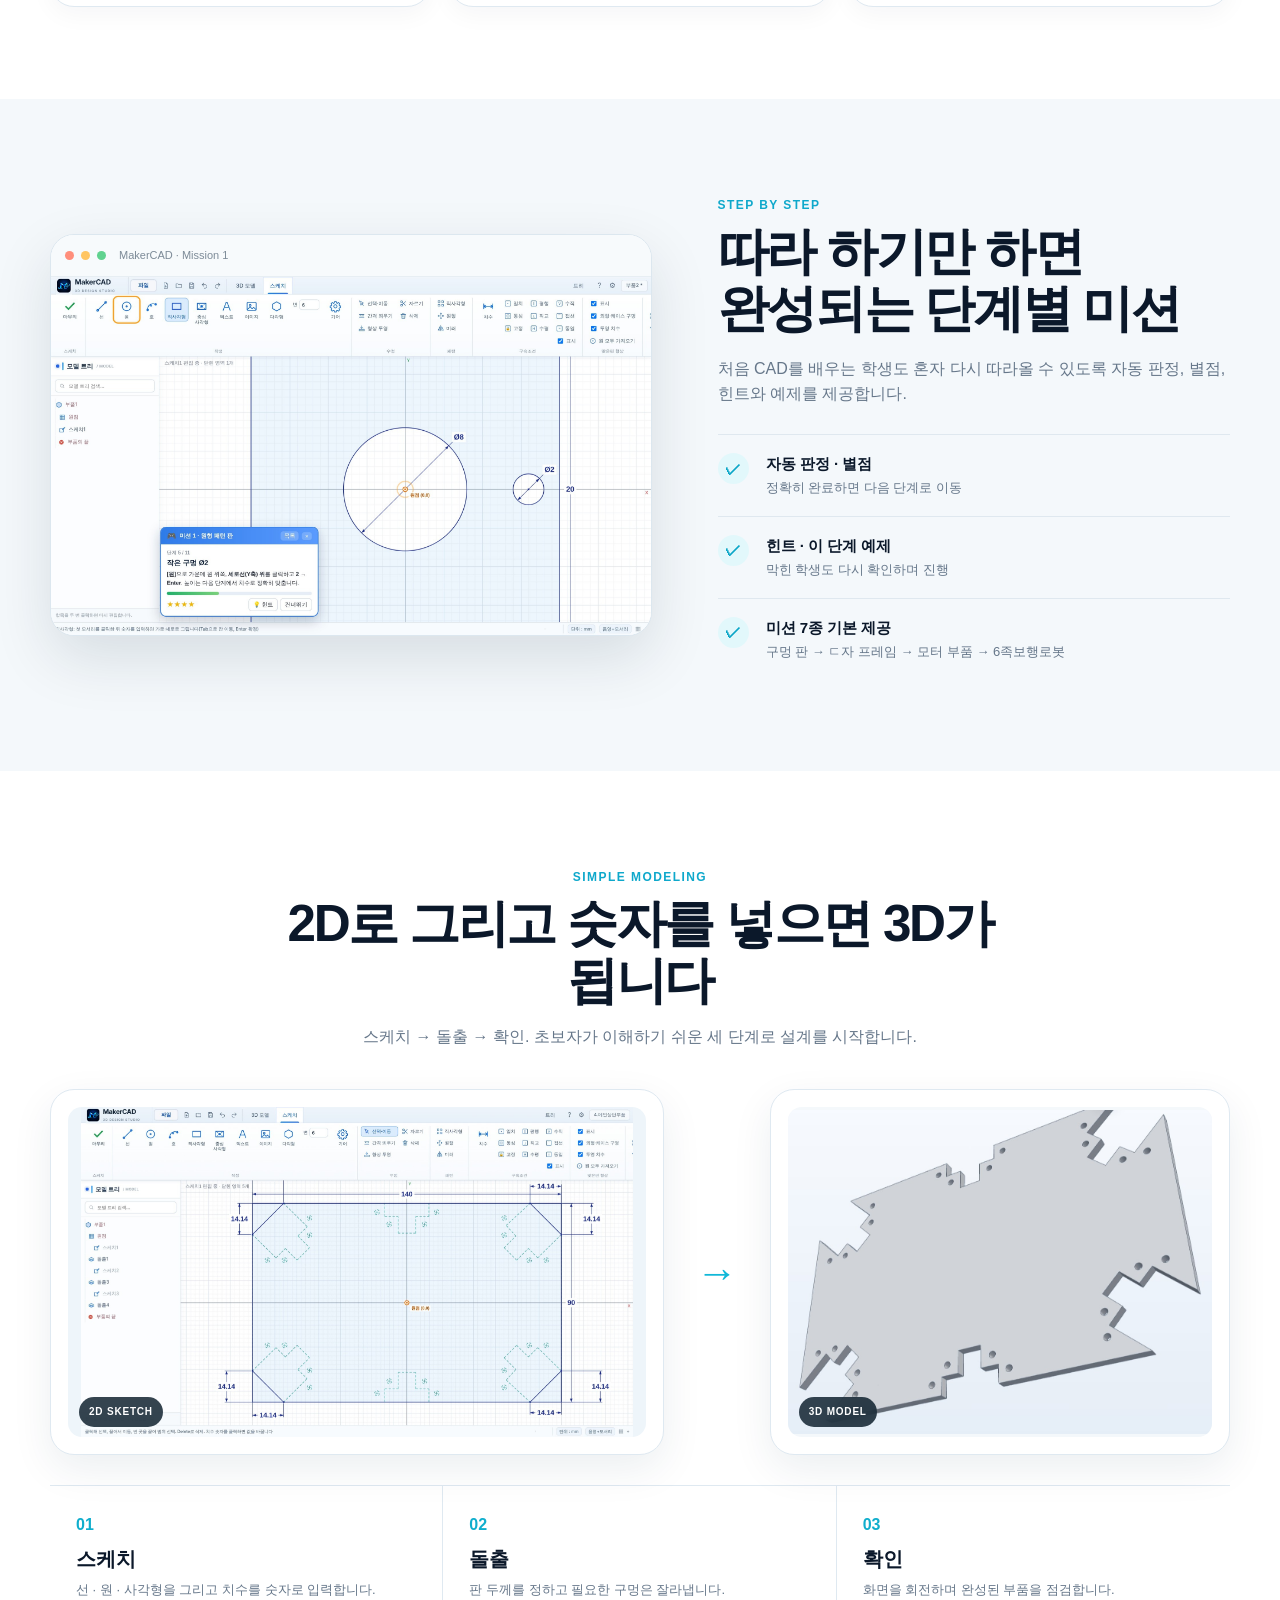
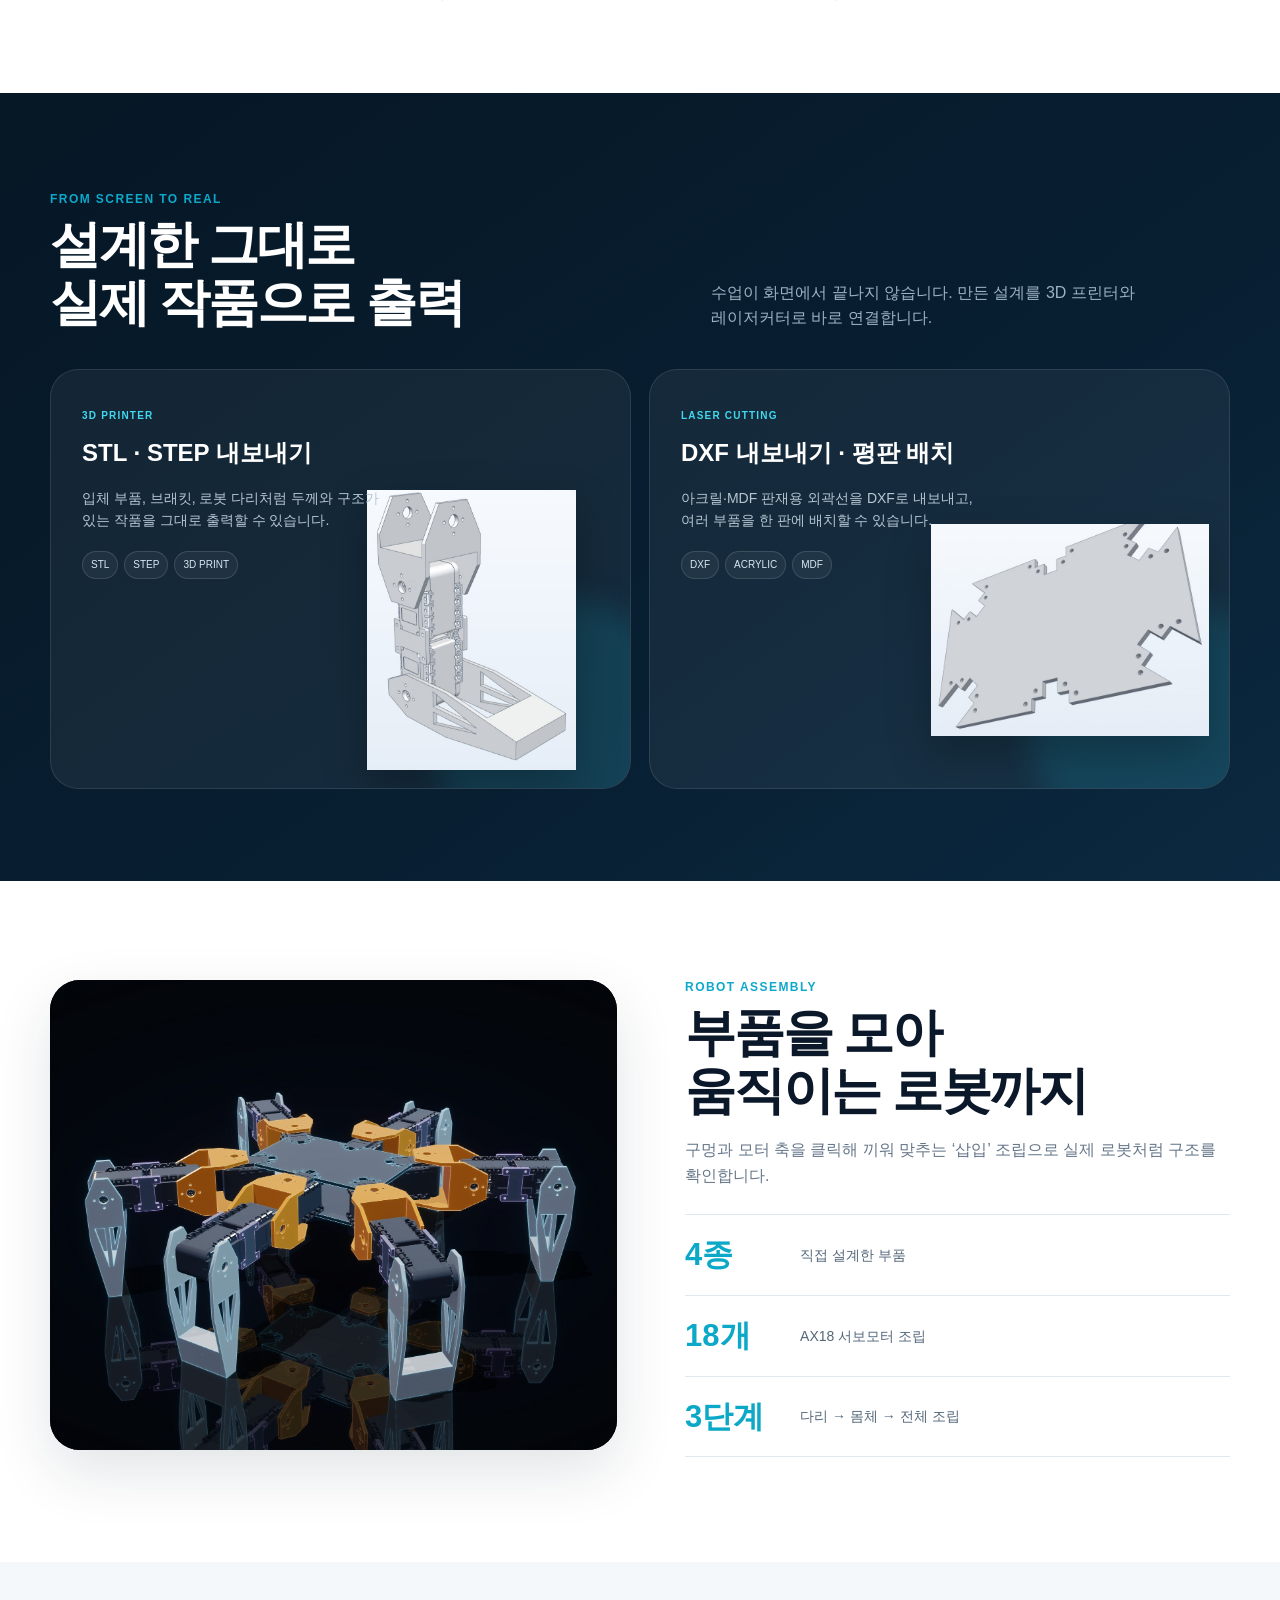
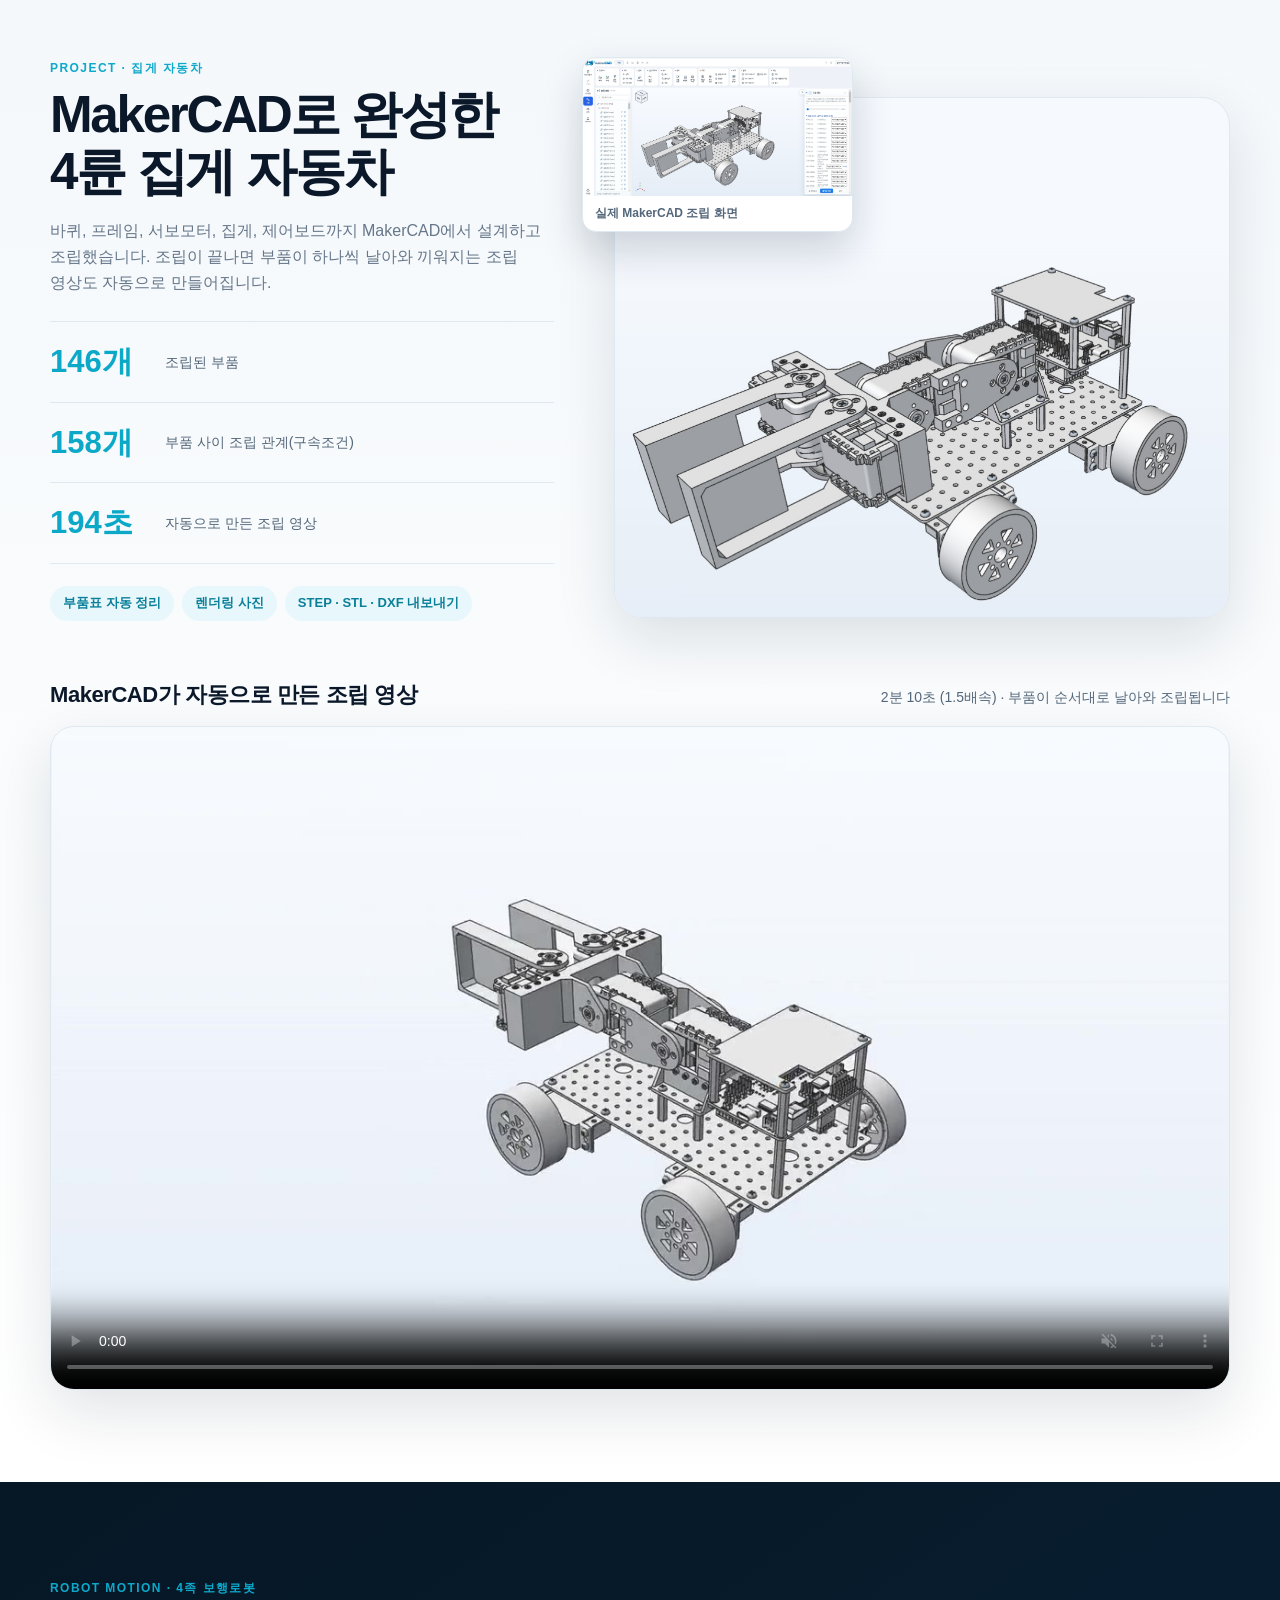
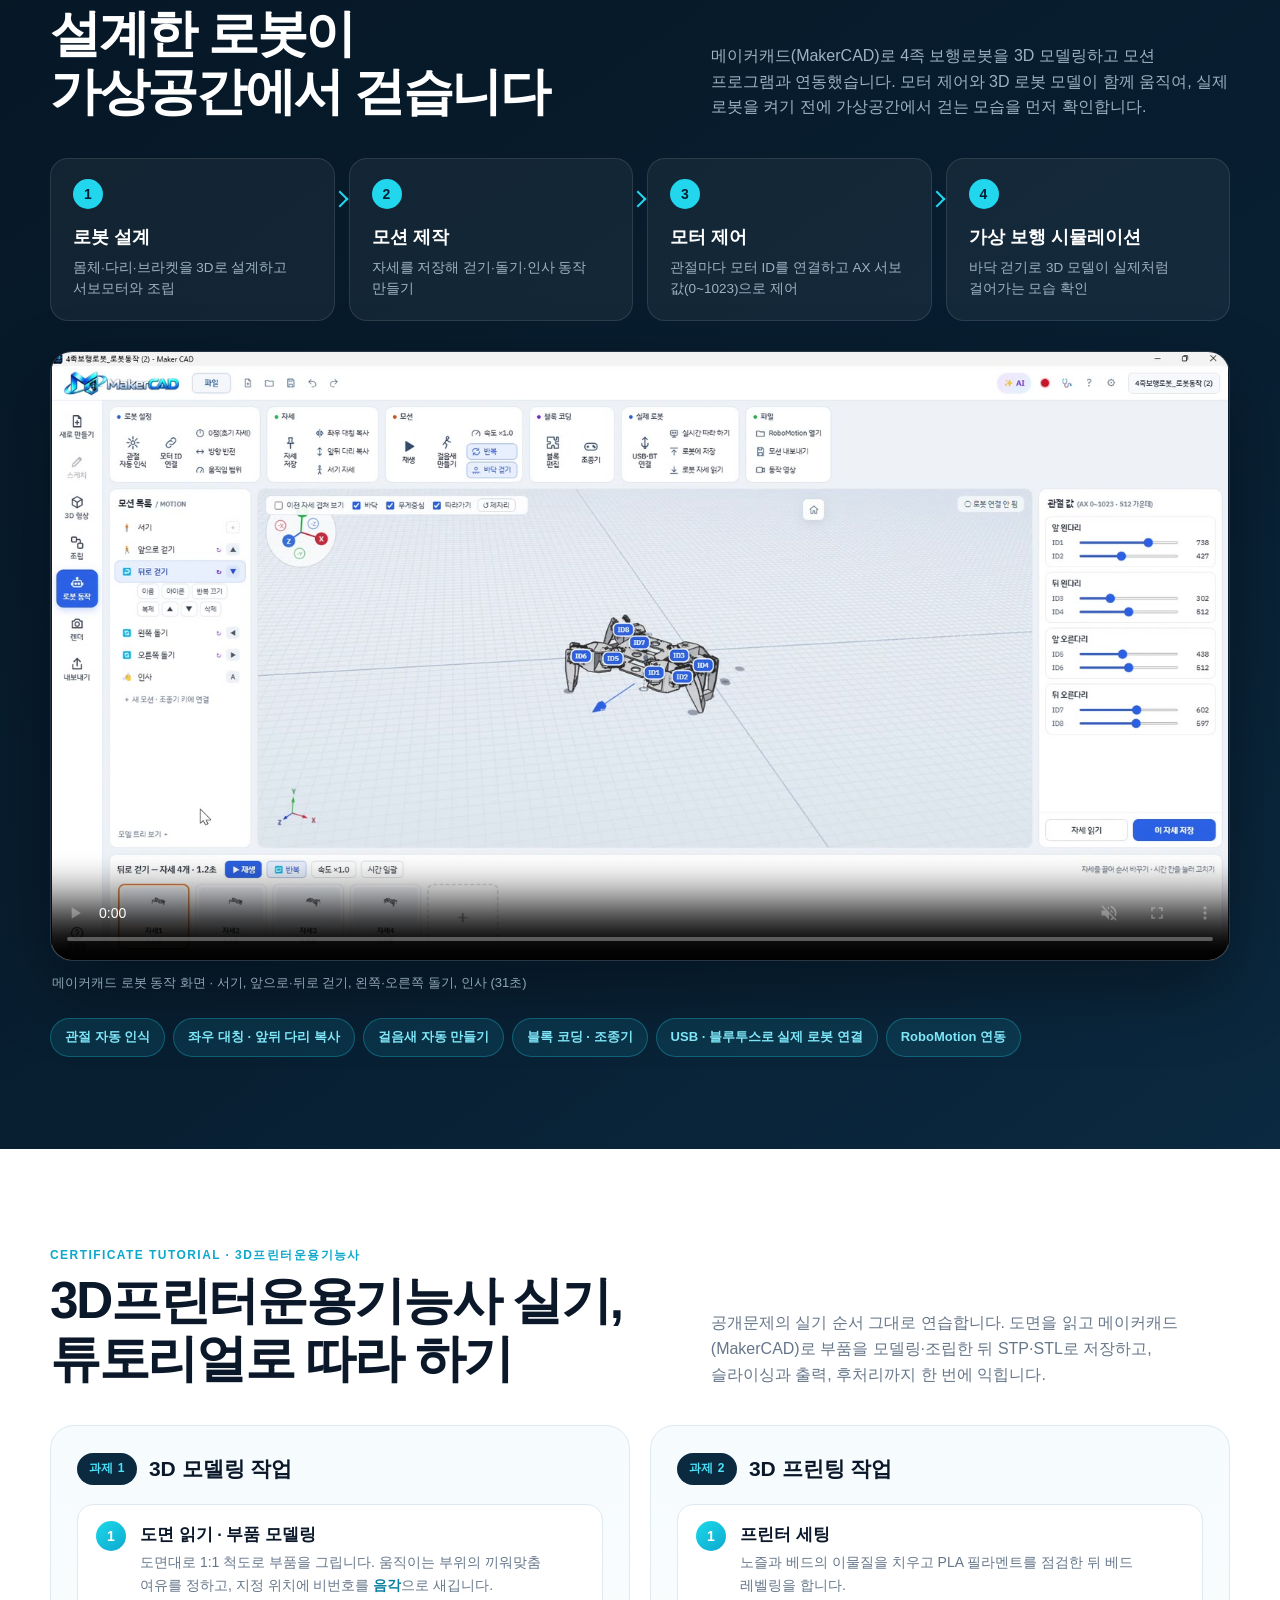
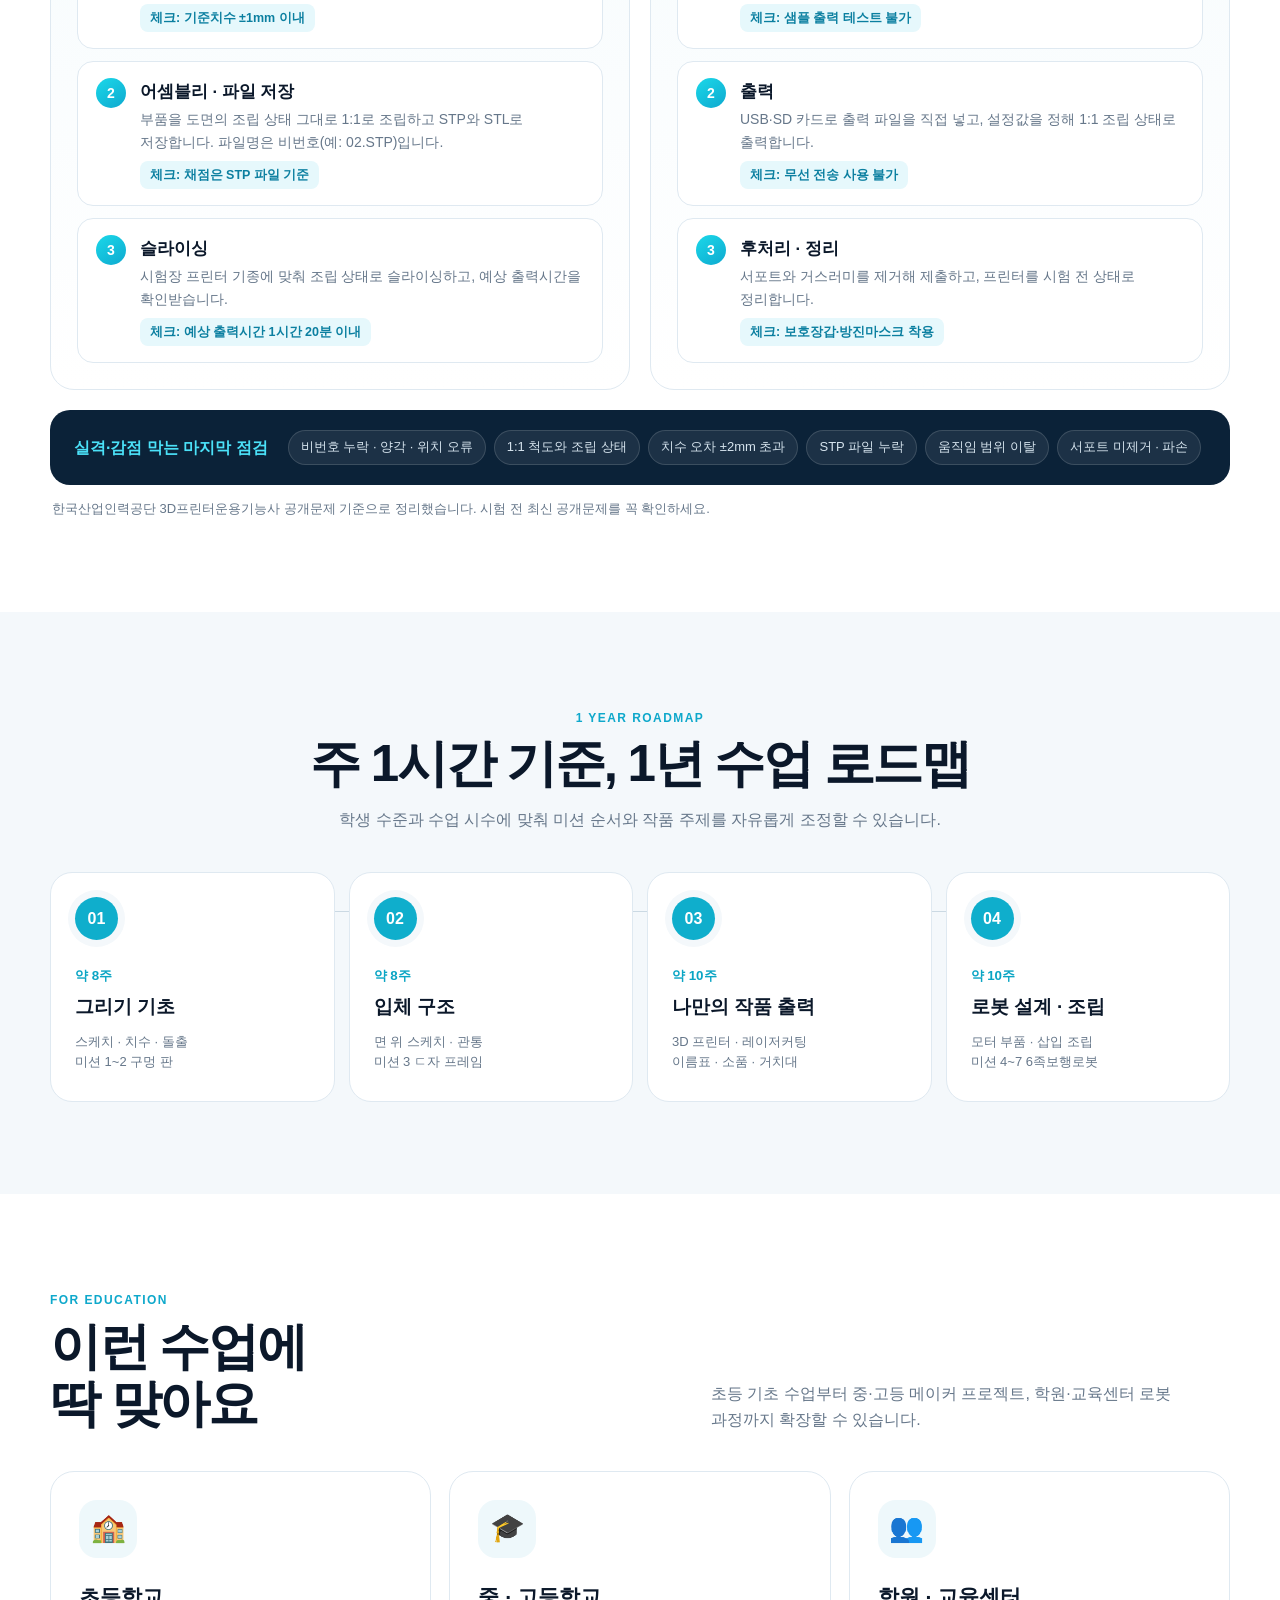
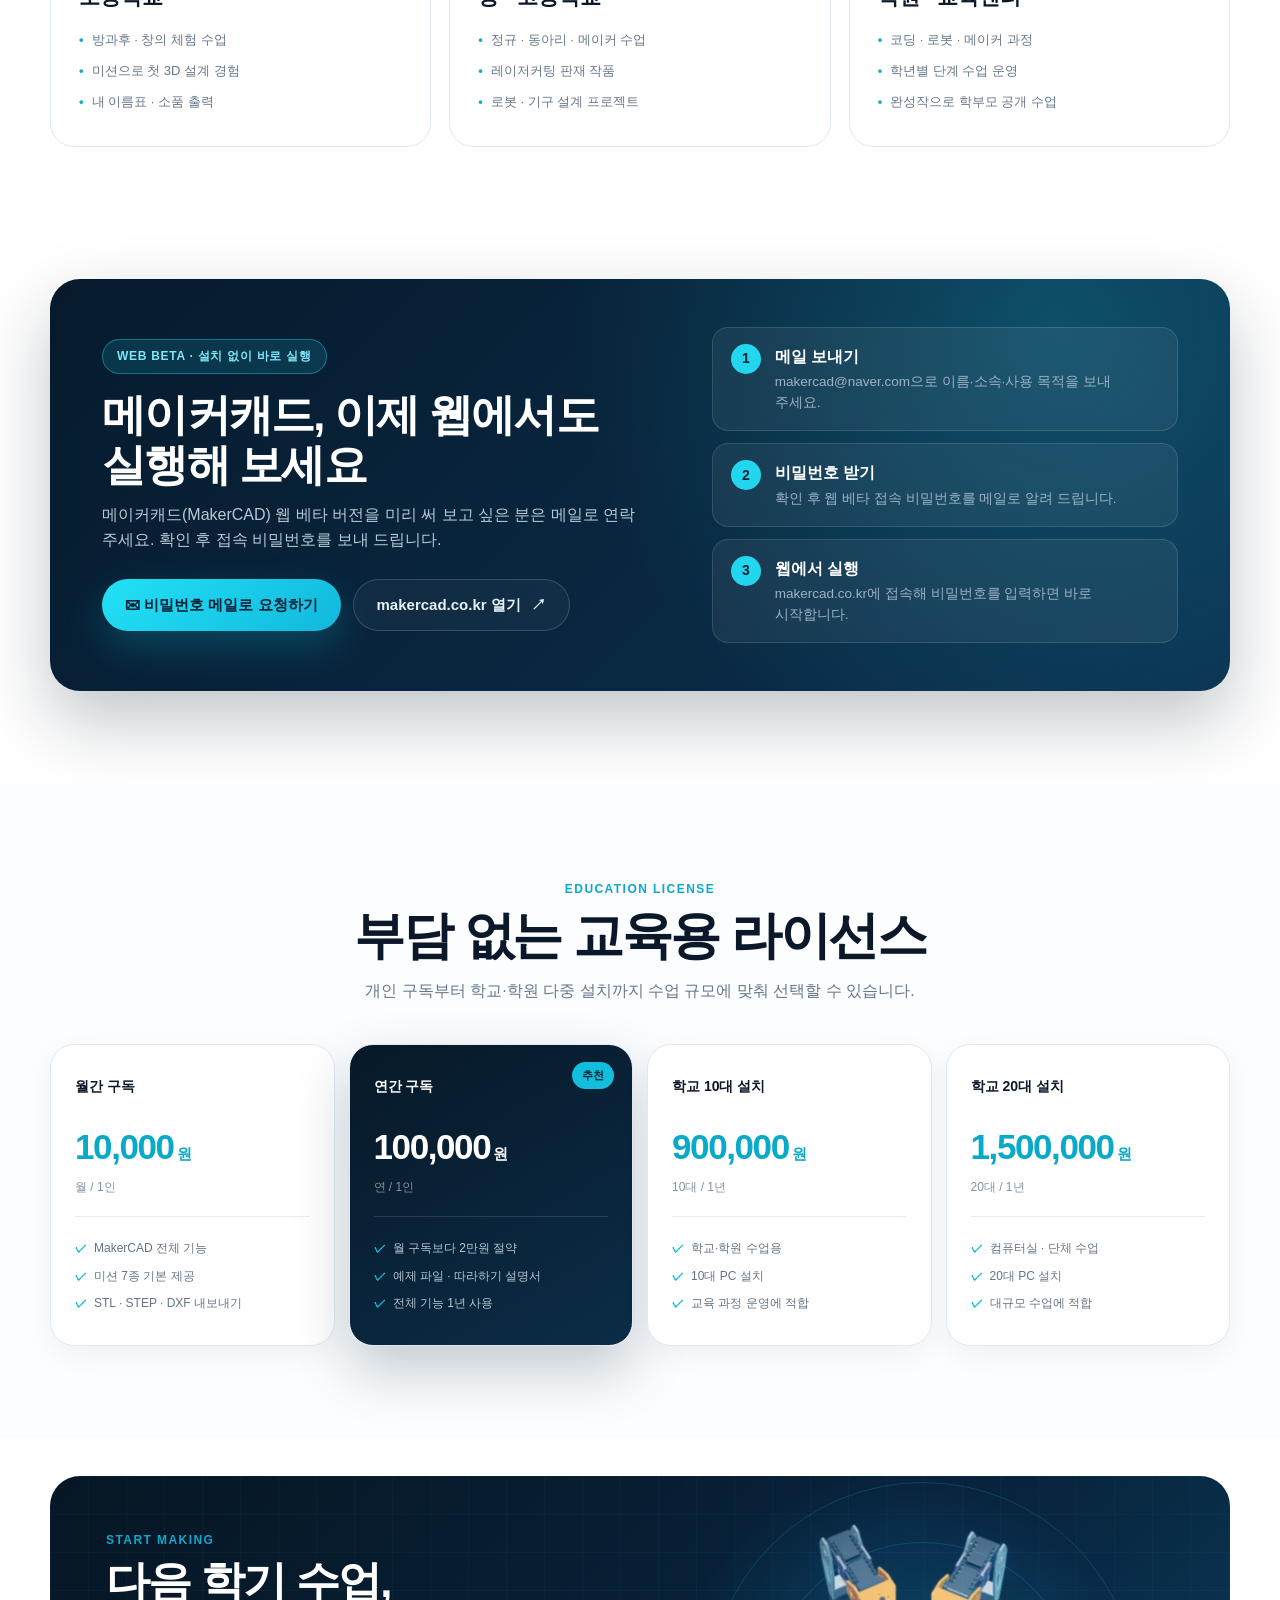
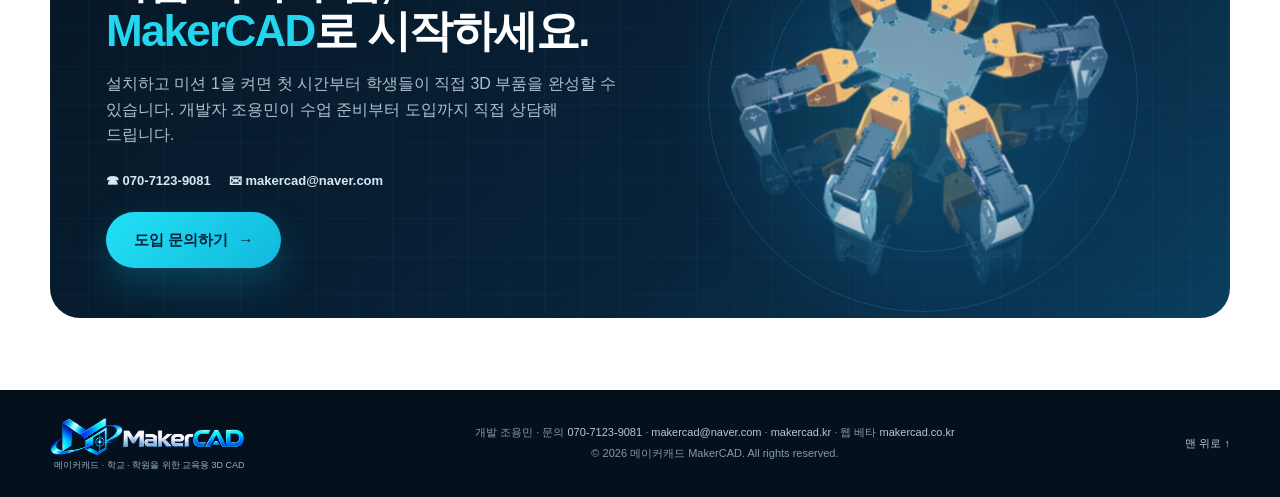
==== commit 94f4b8c0: "Add files via upload" ====
--- a/index.html
+++ b/index.html
@@ -4,7 +4,7 @@
   <meta charset="utf-8" />
   <meta name="viewport" content="width=device-width,initial-scale=1" />
   <meta name="description" content="메이커캐드(MakerCAD)는 학교·학원을 위한 교육용 3D CAD 프로그램입니다. 단계별 미션으로 3D 모델링을 배우고 3D 프린터·레이저커팅 출력, 로봇 조립까지 하나로 연결합니다." />
-  <meta name="keywords" content="메이커캐드, MakerCAD, 메이커 캐드, 메이커CAD, 교육용 3D CAD, 3D 모델링 교육, 3D 설계 프로그램, 로봇 설계, 3D 프린터 수업, 레이저커팅, 4족 보행로봇, 로봇 모션, 서보모터 제어, 보행 시뮬레이션, 3D프린터운용기능사, 3D프린터운용기능사 실기, 기능사 튜토리얼, 조용민" />
+  <meta name="keywords" content="메이커캐드, MakerCAD, 메이커 캐드, 메이커CAD, 교육용 3D CAD, 3D 모델링 교육, 3D 설계 프로그램, 로봇 설계, 3D 프린터 수업, 레이저커팅, 4족 보행로봇, 로봇 모션, 서보모터 제어, 보행 시뮬레이션, 3D프린터운용기능사, 3D프린터운용기능사 실기, 기능사 튜토리얼, 메이커캐드 웹, 웹 CAD 베타, 조용민" />
   <link rel="canonical" href="https://makercad.kr/" />
   <meta name="theme-color" content="#071827" />
   <title>메이커캐드 MakerCAD | 학교·학원을 위한 교육용 3D CAD 프로그램</title>
@@ -35,6 +35,7 @@
         <a href="#robot-motion">로봇 동작</a>
         <a href="#craftsman">기능사 실기</a>
         <a href="#roadmap">교육과정</a>
+        <a href="#web-beta">웹 베타</a>
         <a href="#pricing">요금</a>
         <a href="#contact">문의</a>
       </nav>
@@ -254,6 +255,27 @@
       </div>
     </section>
 
+    <section class="section beta-section" id="web-beta">
+      <div class="shell">
+        <div class="beta-card reveal">
+          <div class="beta-copy">
+            <span class="beta-badge">WEB BETA · 설치 없이 바로 실행</span>
+            <h2>메이커캐드, 이제 웹에서도<br>실행해 보세요</h2>
+            <p>메이커캐드(MakerCAD) 웹 베타 버전을 미리 써 보고 싶은 분은 메일로 연락 주세요. 확인 후 접속 비밀번호를 보내 드립니다.</p>
+            <div class="beta-actions">
+              <a class="btn primary" href="mailto:makercad@naver.com?subject=%5B%EB%A9%94%EC%9D%B4%EC%BB%A4%EC%BA%90%EB%93%9C%20%EC%9B%B9%20%EB%B2%A0%ED%83%80%5D%20%EB%B9%84%EB%B0%80%EB%B2%88%ED%98%B8%20%EC%9A%94%EC%B2%AD&body=%EC%9D%B4%EB%A6%84%3A%0A%EC%86%8C%EC%86%8D(%ED%95%99%EA%B5%90%C2%B7%ED%95%99%EC%9B%90%C2%B7%EA%B8%B0%EA%B4%80)%3A%0A%EC%97%B0%EB%9D%BD%EC%B2%98%3A%0A%EC%82%AC%EC%9A%A9%20%EB%AA%A9%EC%A0%81%3A%0A">✉ 비밀번호 메일로 요청하기</a>
+              <a class="btn secondary" href="https://makercad.co.kr/" target="_blank" rel="noopener">makercad.co.kr 열기 <span>↗</span></a>
+            </div>
+          </div>
+          <ol class="beta-steps">
+            <li><b>메일 보내기</b><span>makercad@naver.com으로 이름·소속·사용 목적을 보내 주세요.</span></li>
+            <li><b>비밀번호 받기</b><span>확인 후 웹 베타 접속 비밀번호를 메일로 알려 드립니다.</span></li>
+            <li><b>웹에서 실행</b><span>makercad.co.kr에 접속해 비밀번호를 입력하면 바로 시작합니다.</span></li>
+          </ol>
+        </div>
+      </div>
+    </section>
+
     <section class="section pricing" id="pricing">
       <div class="shell">
         <div class="center-head reveal"><span class="kicker">EDUCATION LICENSE</span><h2>부담 없는 교육용 라이선스</h2><p>개인 구독부터 학교·학원 다중 설치까지 수업 규모에 맞춰 선택할 수 있습니다.</p></div>
@@ -277,7 +299,7 @@
   <footer>
     <div class="shell footer-grid">
       <a class="brand footer-brand" href="#top"><span><img class="logo-h" src="assets/makercad-logo-horizontal.png" alt="메이커캐드 MakerCAD 로고"><small>메이커캐드 · 학교 · 학원을 위한 교육용 3D CAD</small></span></a>
-      <div class="footer-info"><p>개발 조용민 · 문의 <a href="tel:07071239081">070-7123-9081</a> · <a href="mailto:makercad@naver.com">makercad@naver.com</a> · <a href="https://makercad.kr/">makercad.kr</a></p><p>© <span id="year"></span> 메이커캐드 MakerCAD. All rights reserved.</p></div>
+      <div class="footer-info"><p>개발 조용민 · 문의 <a href="tel:07071239081">070-7123-9081</a> · <a href="mailto:makercad@naver.com">makercad@naver.com</a> · <a href="https://makercad.kr/">makercad.kr</a> · 웹 베타 <a href="https://makercad.co.kr/" target="_blank" rel="noopener">makercad.co.kr</a></p><p>© <span id="year"></span> 메이커캐드 MakerCAD. All rights reserved.</p></div>
       <a href="#top" class="to-top">맨 위로 ↑</a>
     </div>
   </footer>
--- a/styles.css
+++ b/styles.css
@@ -149,3 +149,18 @@
 .cert-note{margin:14px 2px 0;color:var(--muted);font-size:13px}
 @media (max-width:1020px){.cert-tracks{grid-template-columns:1fr}.cert-check{flex-direction:column;align-items:flex-start}}
 @media (max-width:680px){.cert-track{padding:18px}.cert-steps li{padding:14px 14px 14px 56px}.cert-steps li:before{left:14px}}
+
+/* 웹 베타 */
+.beta-section{background:#fff;padding-top:40px}
+.beta-card{display:grid;grid-template-columns:1.1fr .9fr;gap:40px;align-items:center;padding:48px 52px;border-radius:30px;background:radial-gradient(circle at 85% 10%,rgba(34,214,238,.22),transparent 45%),linear-gradient(135deg,#061a2c,#0b3150);color:#fff;box-shadow:0 30px 70px rgba(6,26,44,.25)}
+.beta-badge{display:inline-block;padding:7px 14px;border-radius:999px;background:rgba(34,214,238,.14);border:1px solid rgba(34,214,238,.4);color:#7fe6f7;font-size:12px;font-weight:900;letter-spacing:.06em}
+.beta-copy h2{margin:16px 0 12px;font-size:clamp(30px,3.4vw,44px);line-height:1.15;letter-spacing:-.04em}
+.beta-copy p{margin:0 0 26px;color:#b7c9d5;font-size:16px}
+.beta-actions{display:flex;flex-wrap:wrap;gap:12px}
+.beta-steps{list-style:none;counter-reset:bs;margin:0;padding:0;display:grid;gap:12px}
+.beta-steps li{counter-increment:bs;position:relative;padding:16px 18px 16px 62px;border-radius:16px;background:rgba(255,255,255,.06);border:1px solid rgba(255,255,255,.12)}
+.beta-steps li:before{content:counter(bs);position:absolute;left:18px;top:16px;width:30px;height:30px;border-radius:50%;display:grid;place-items:center;background:#22d6ee;color:#062033;font-weight:900;font-size:14px}
+.beta-steps b{display:block;font-size:16px;margin-bottom:3px}
+.beta-steps span{display:block;color:#9db2c3;font-size:13.5px;line-height:1.55}
+@media (max-width:1020px){.beta-card{grid-template-columns:1fr;padding:40px 34px}}
+@media (max-width:680px){.beta-card{padding:30px 20px;border-radius:22px}.beta-actions .btn{width:100%;justify-content:center}}
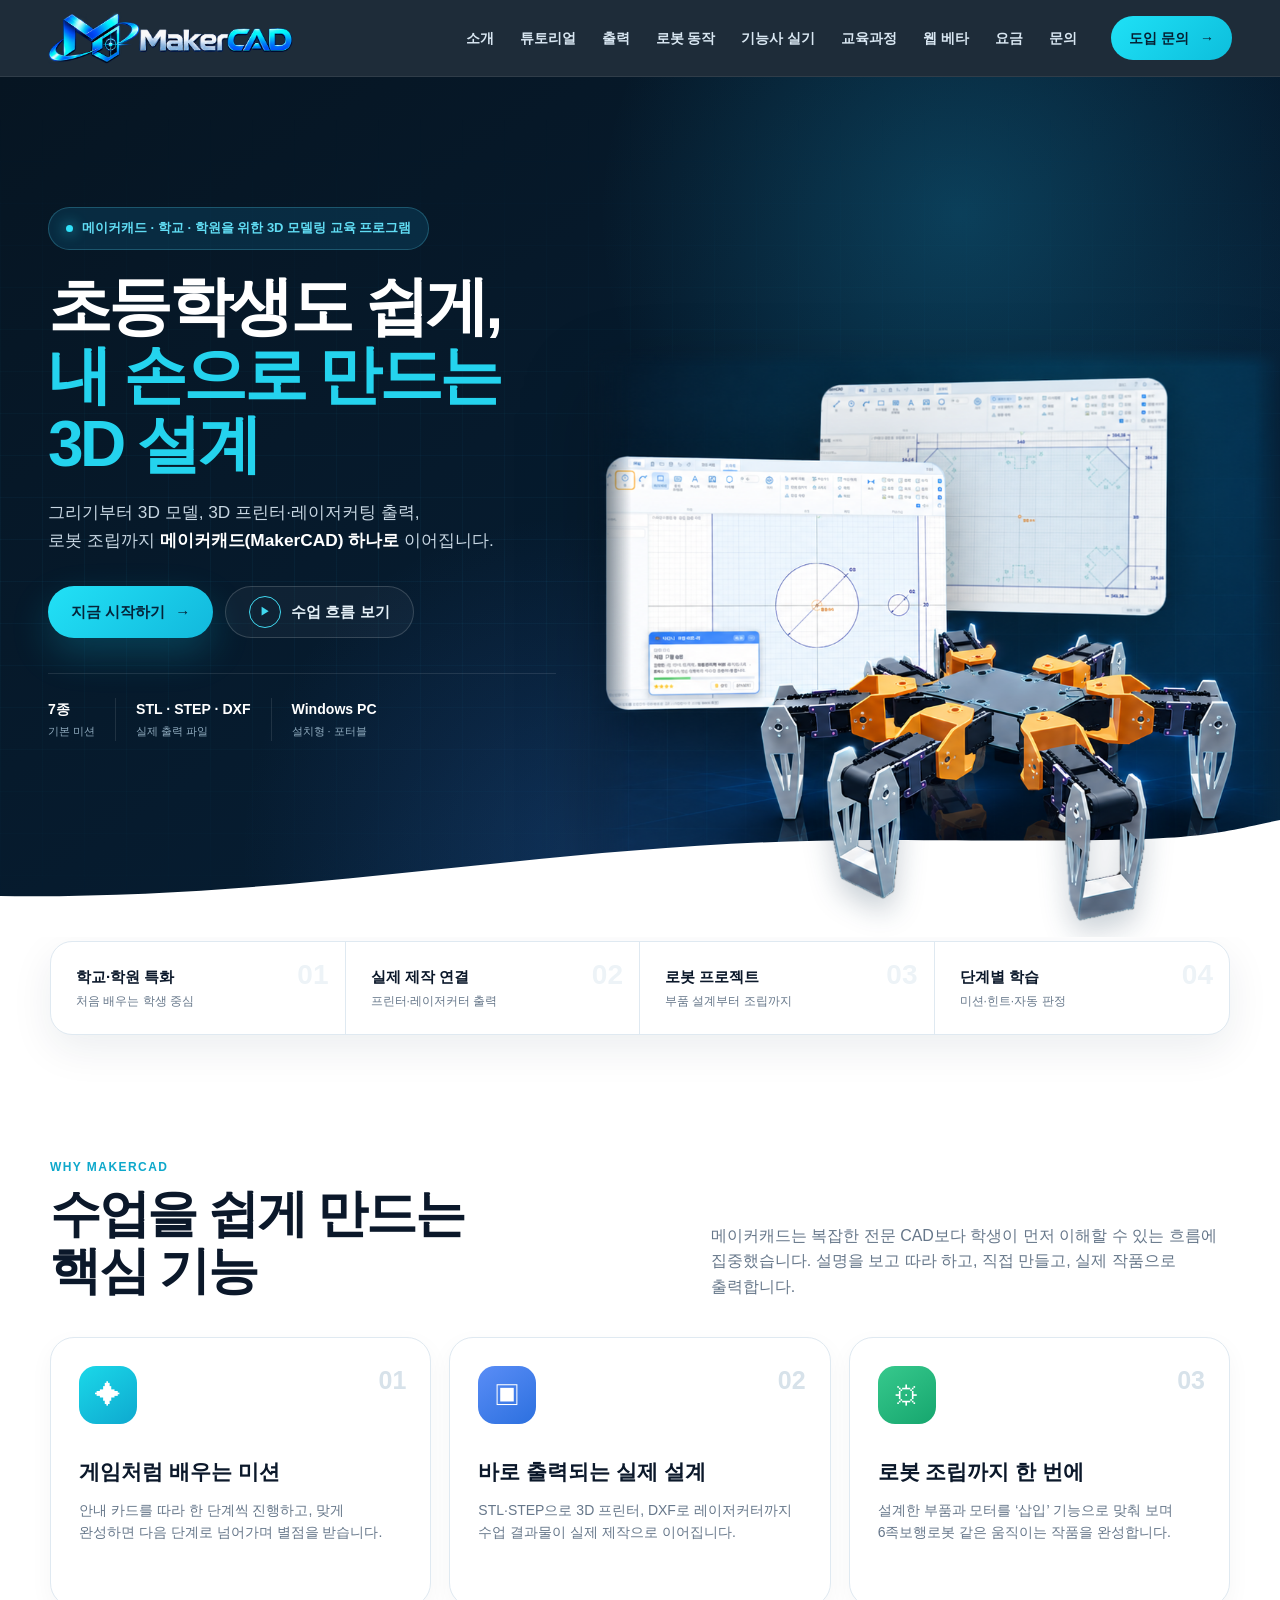
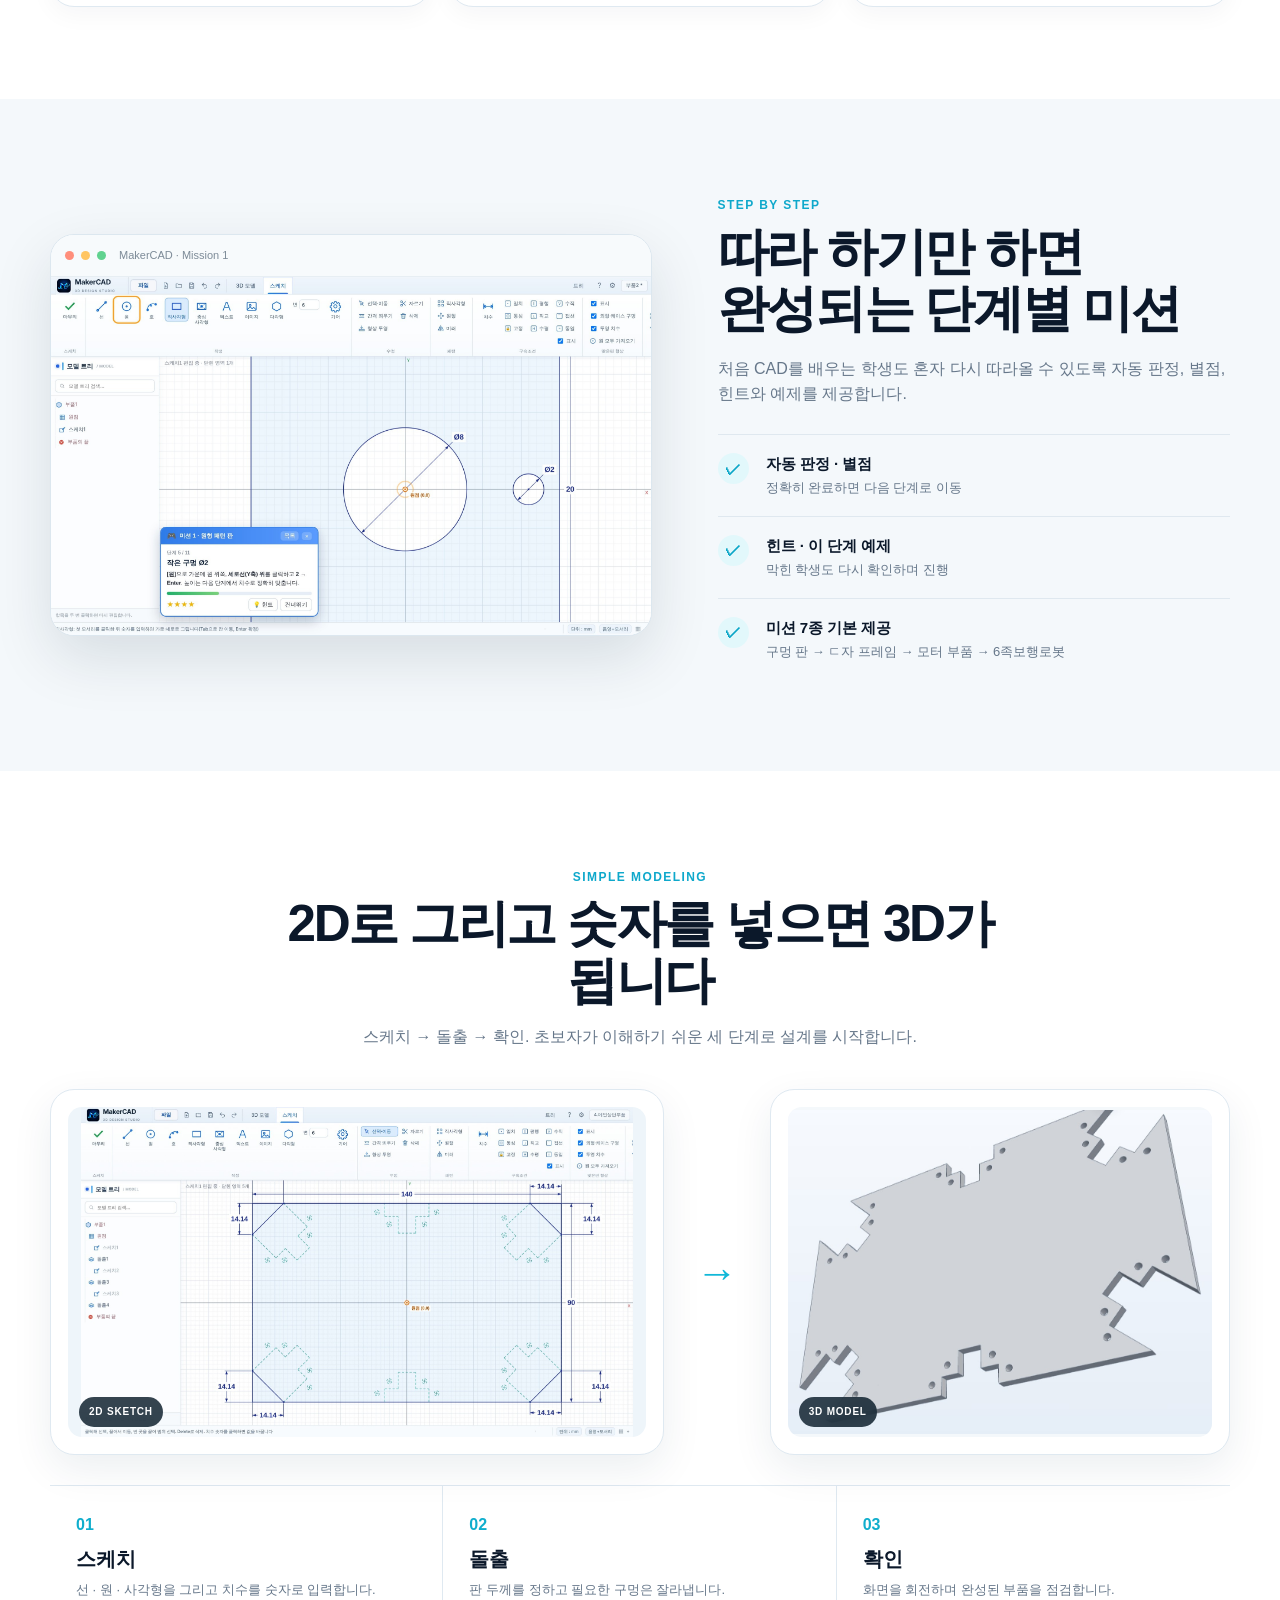
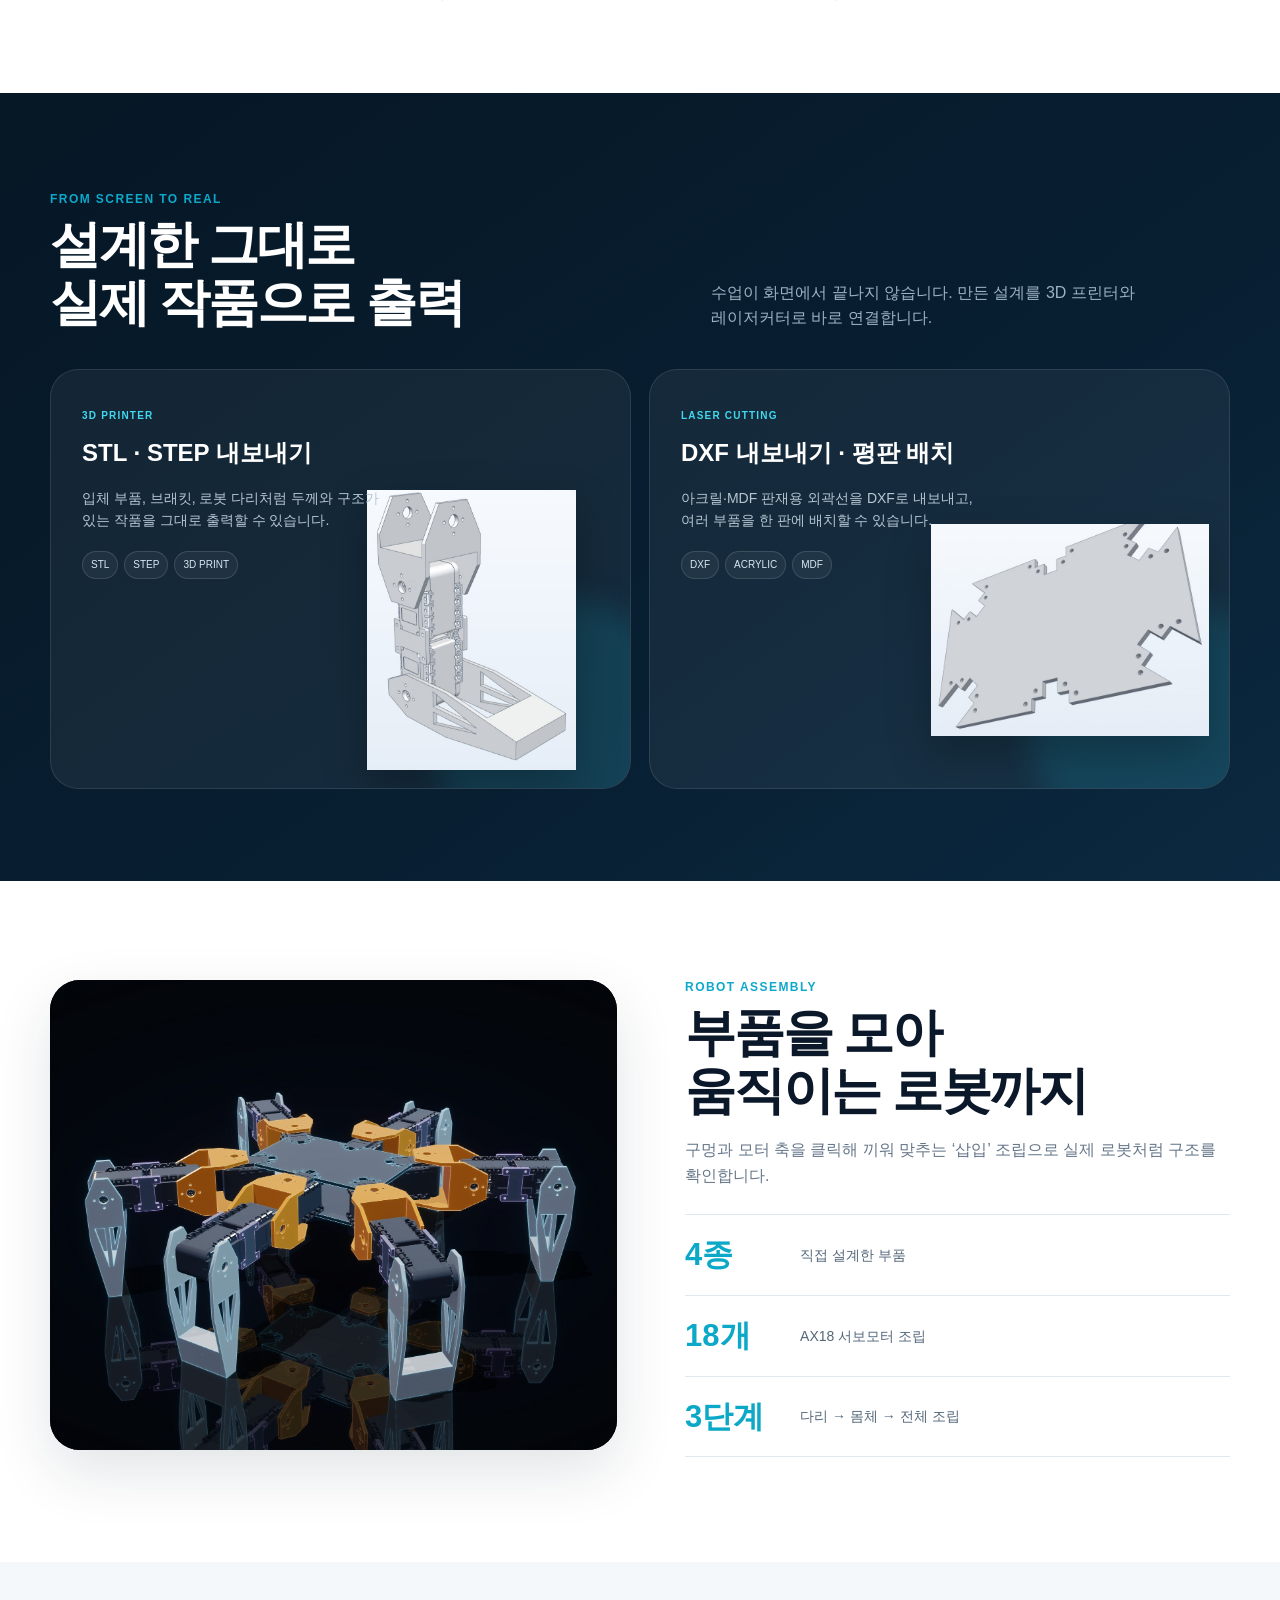
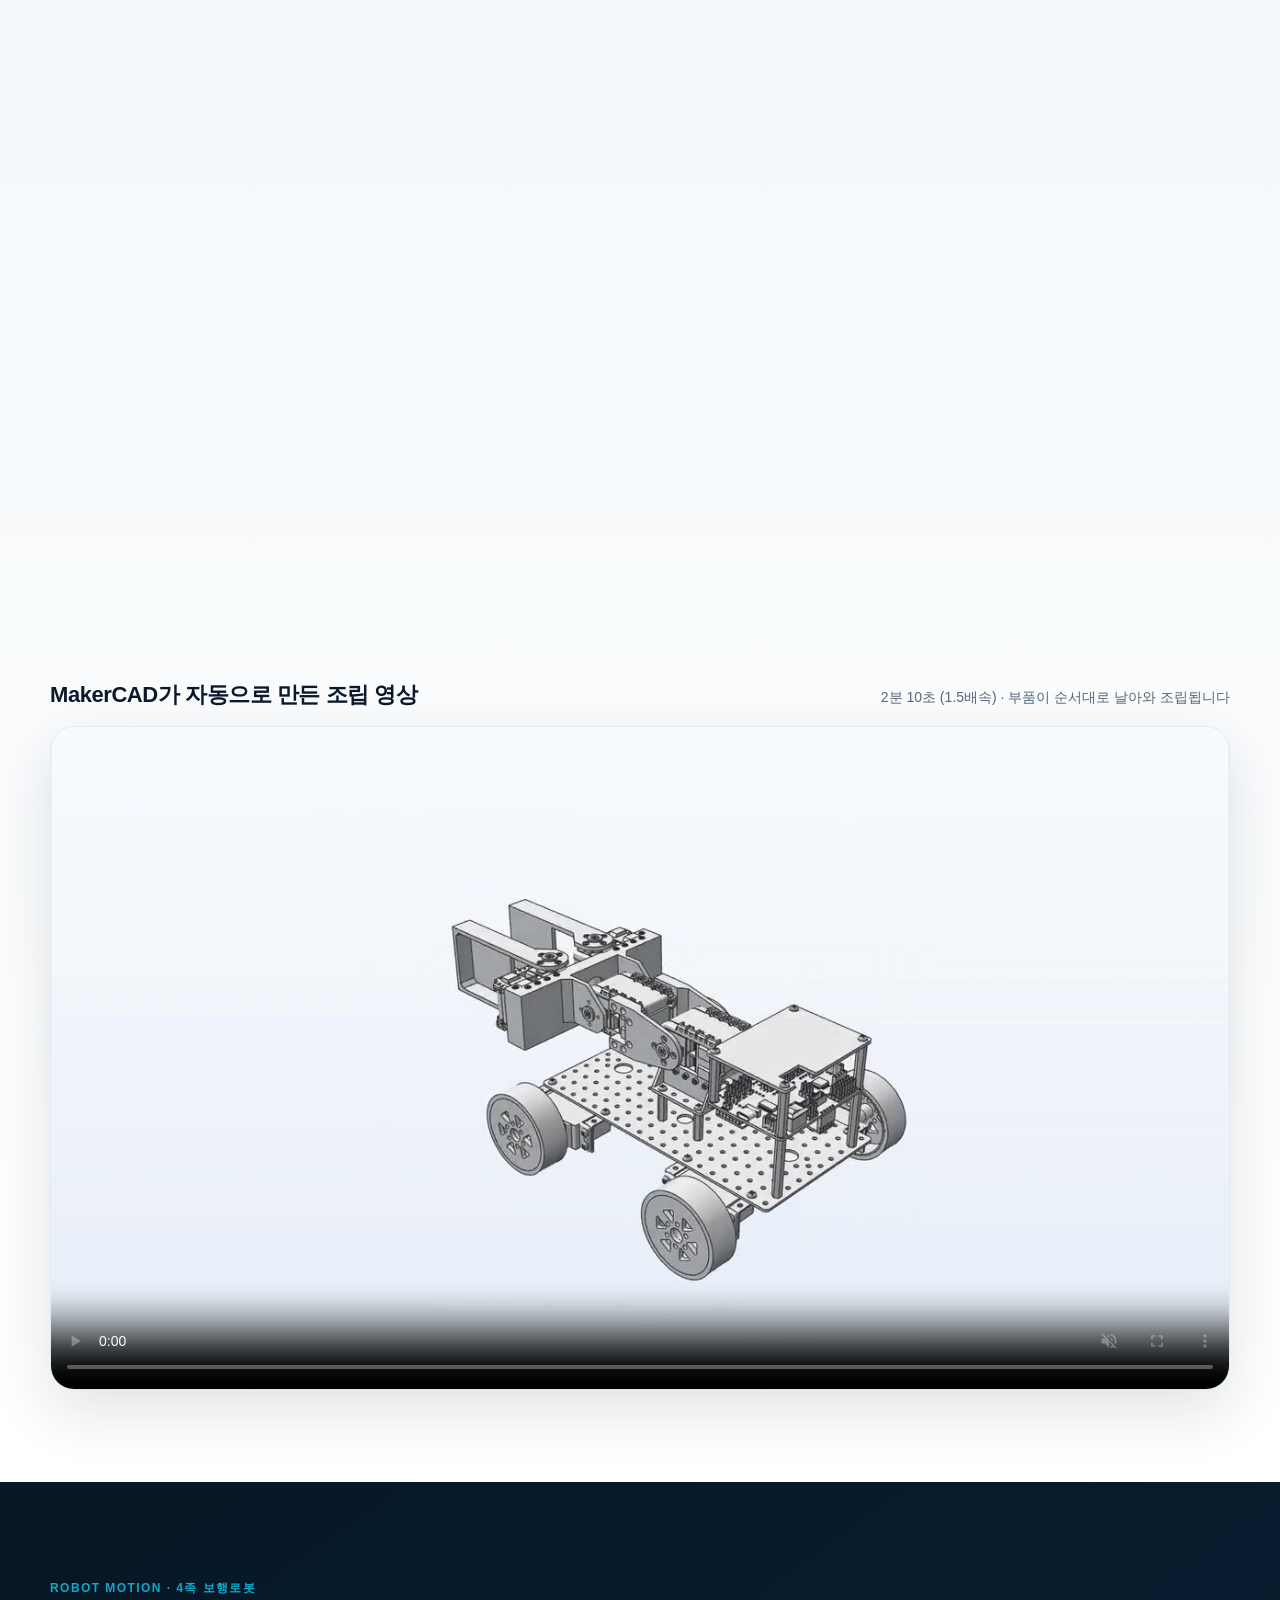
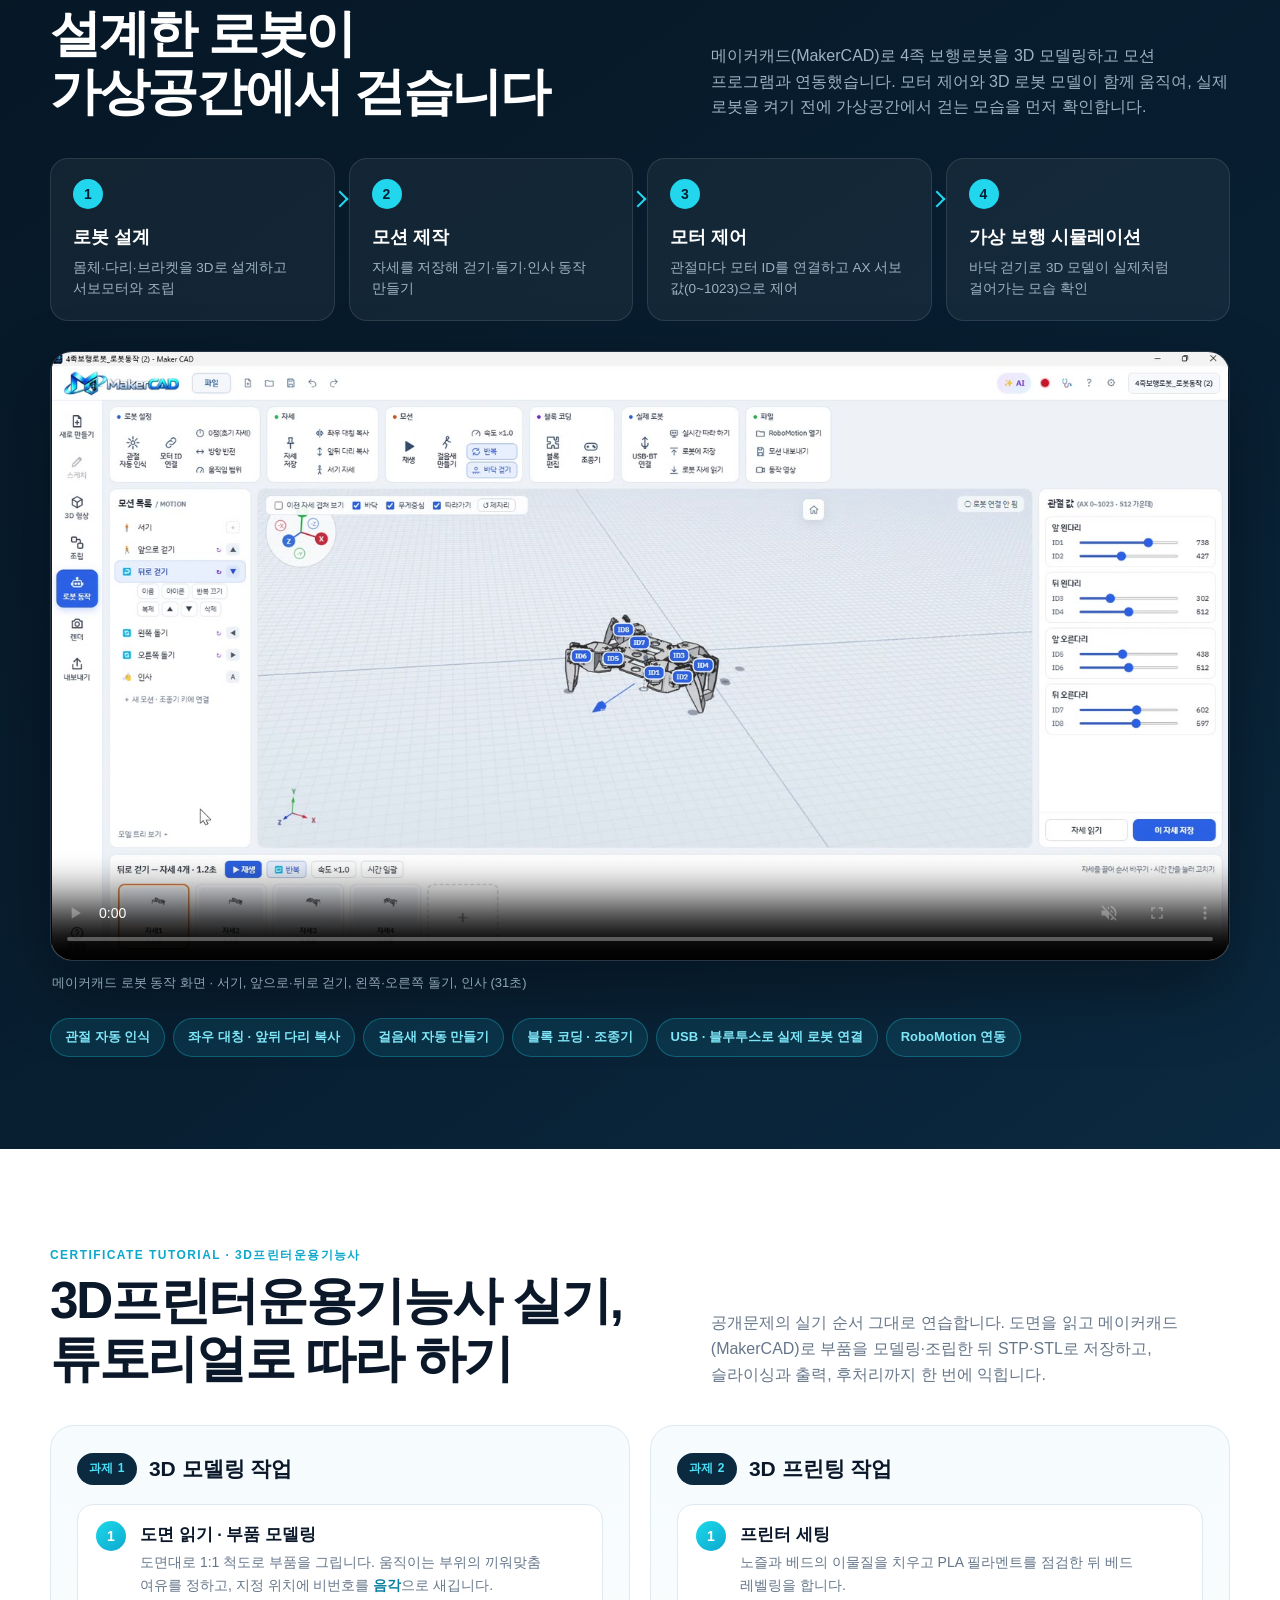
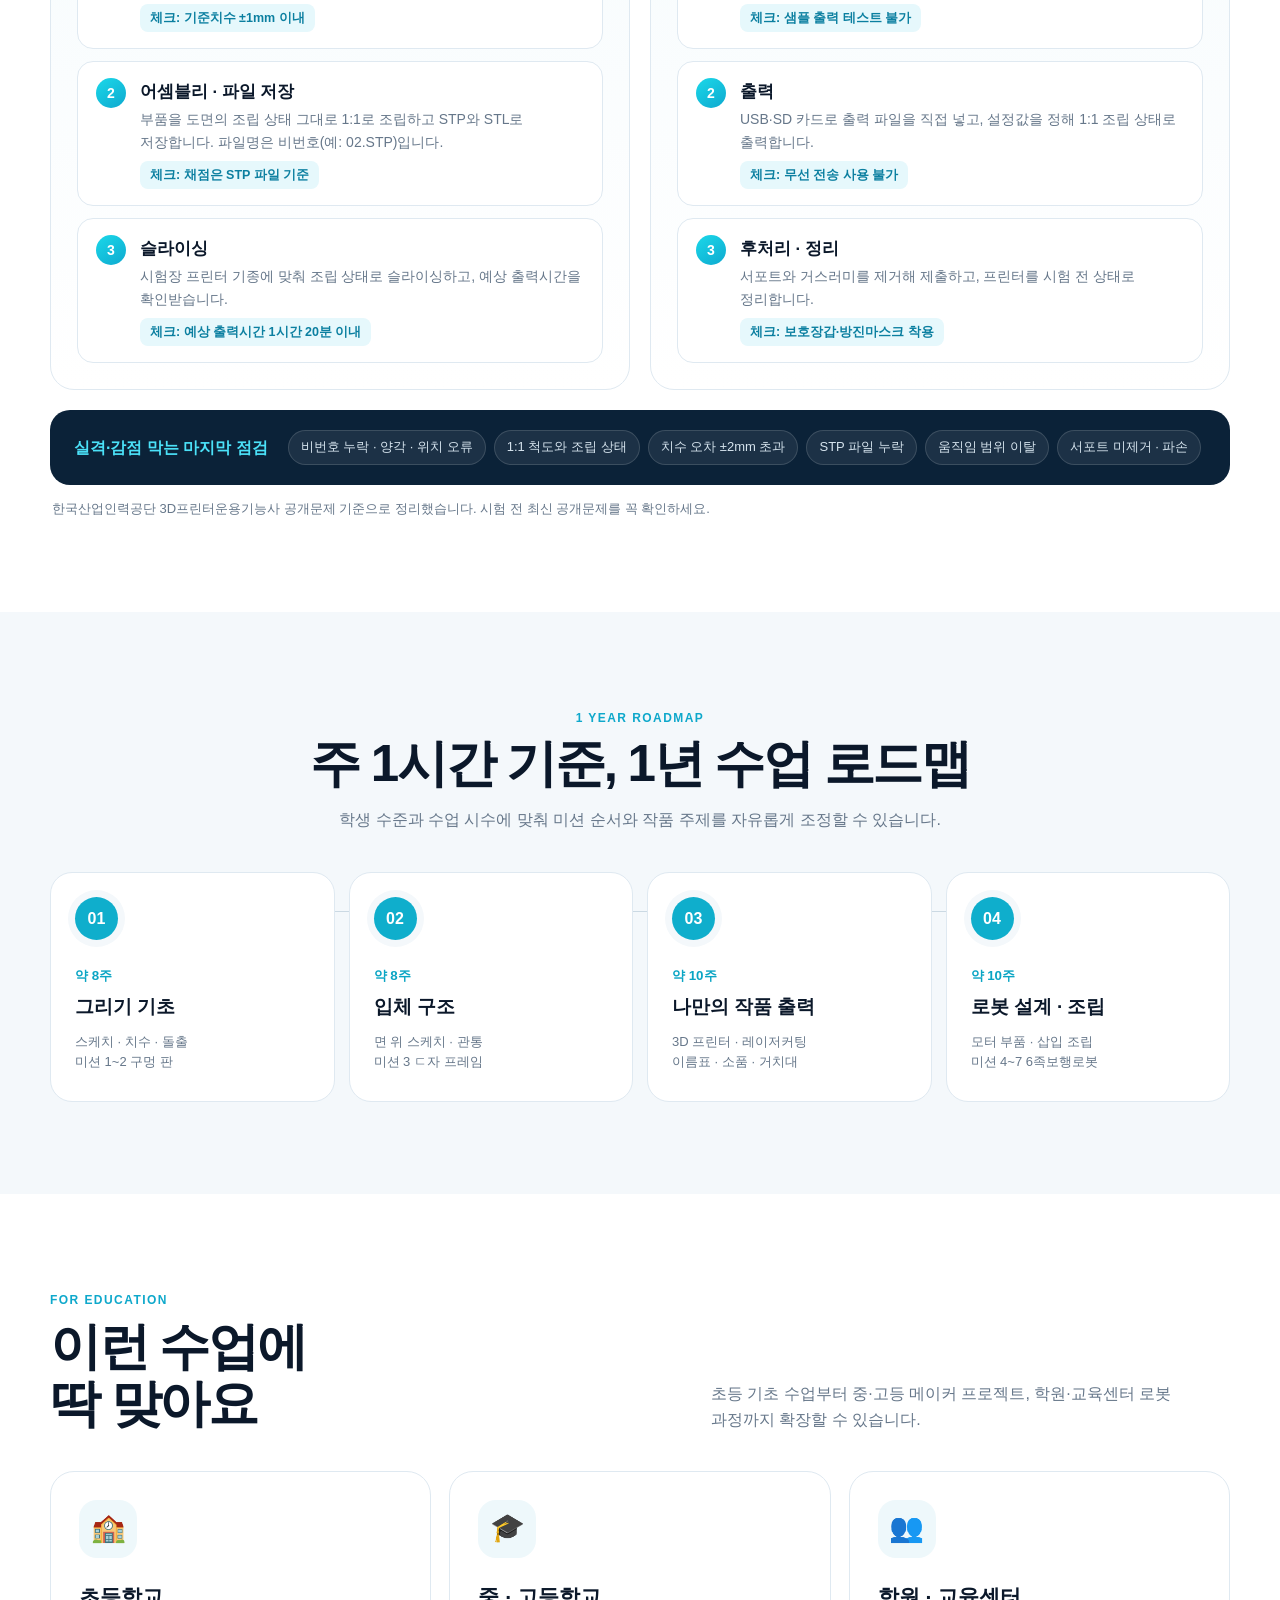
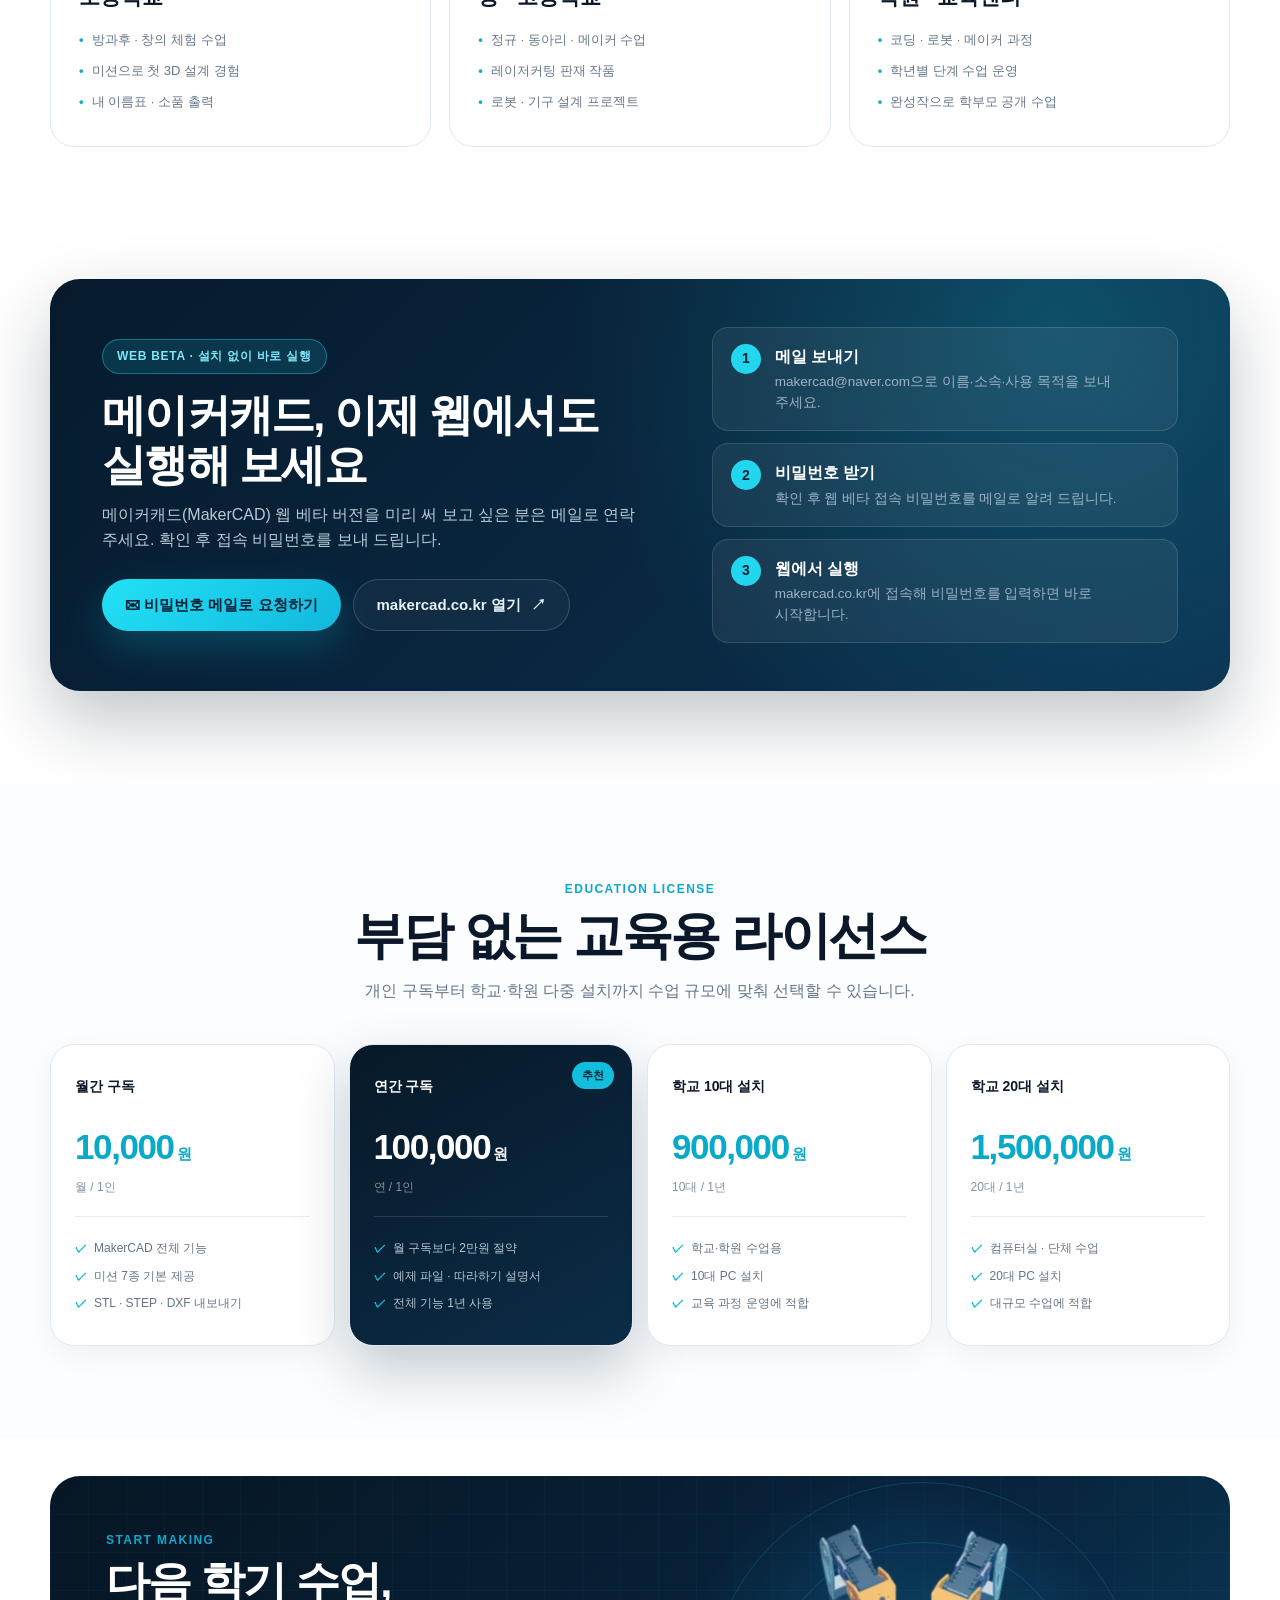
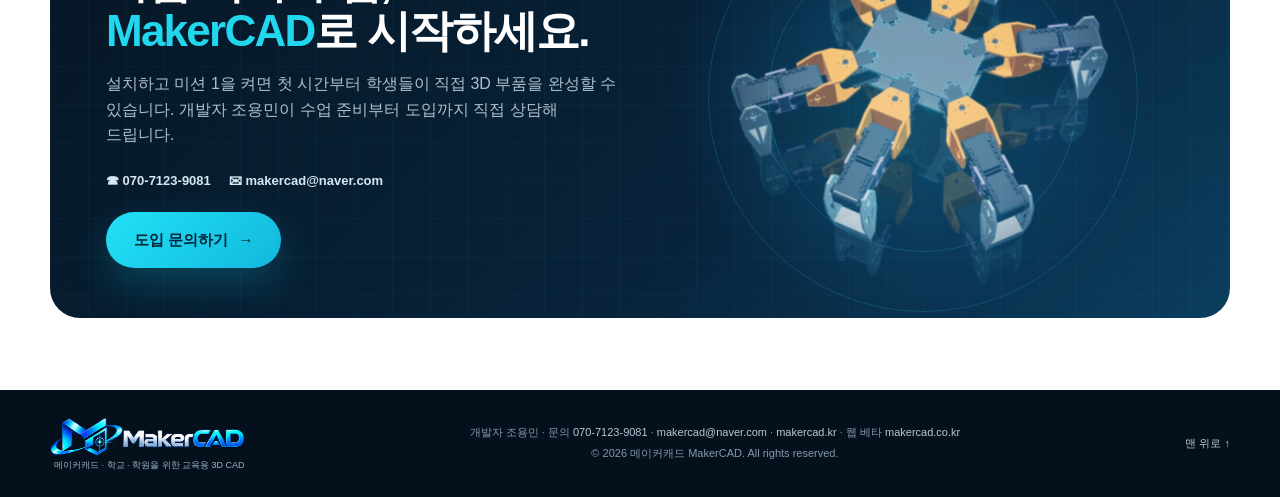
==== commit 36eef648: "Add files via upload" ====
--- a/index.html
+++ b/index.html
@@ -299,7 +299,7 @@
   <footer>
     <div class="shell footer-grid">
       <a class="brand footer-brand" href="#top"><span><img class="logo-h" src="assets/makercad-logo-horizontal.png" alt="메이커캐드 MakerCAD 로고"><small>메이커캐드 · 학교 · 학원을 위한 교육용 3D CAD</small></span></a>
-      <div class="footer-info"><p>개발 조용민 · 문의 <a href="tel:07071239081">070-7123-9081</a> · <a href="mailto:makercad@naver.com">makercad@naver.com</a> · <a href="https://makercad.kr/">makercad.kr</a> · 웹 베타 <a href="https://makercad.co.kr/" target="_blank" rel="noopener">makercad.co.kr</a></p><p>© <span id="year"></span> 메이커캐드 MakerCAD. All rights reserved.</p></div>
+      <div class="footer-info"><p>개발자 조용민 · 문의 <a href="tel:07071239081">070-7123-9081</a> · <a href="mailto:makercad@naver.com">makercad@naver.com</a> · <a href="https://makercad.kr/">makercad.kr</a> · 웹 베타 <a href="https://makercad.co.kr/" target="_blank" rel="noopener">makercad.co.kr</a></p><p>© <span id="year"></span> 메이커캐드 MakerCAD. All rights reserved.</p></div>
       <a href="#top" class="to-top">맨 위로 ↑</a>
     </div>
   </footer>
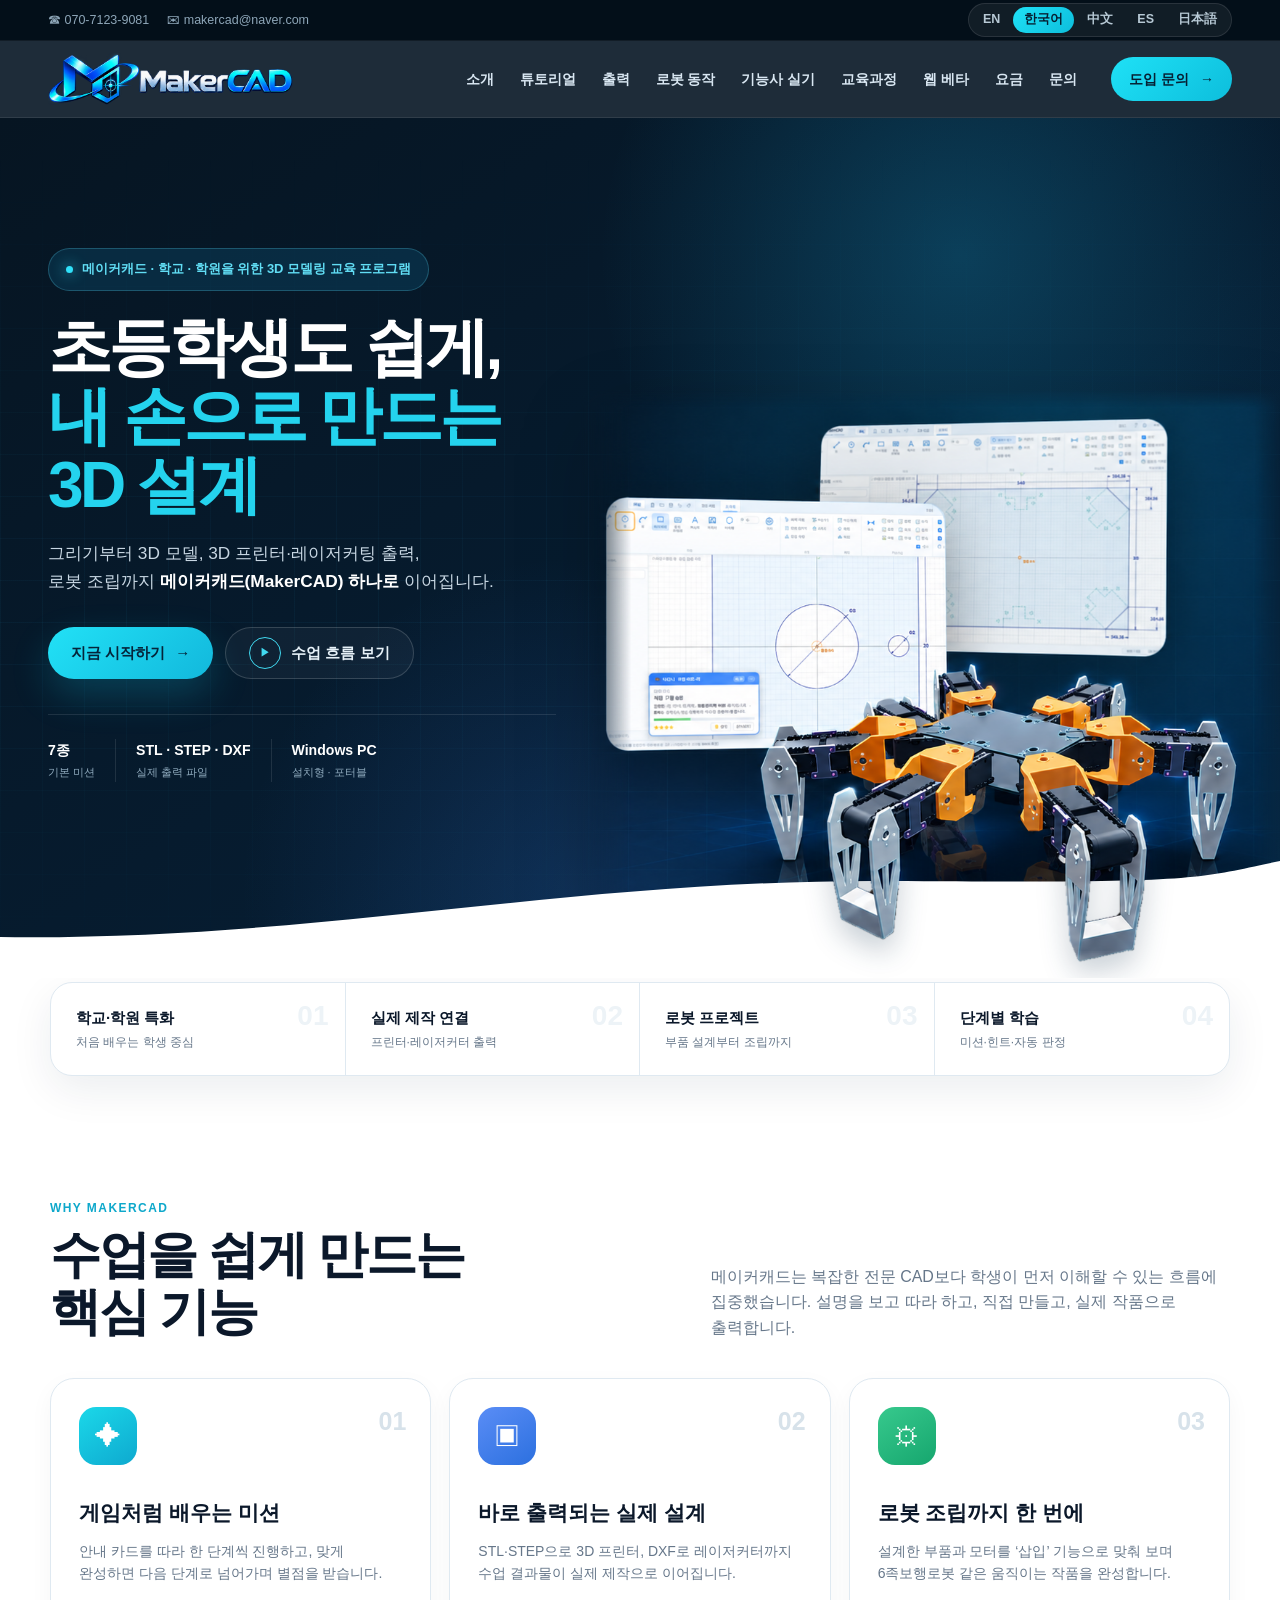
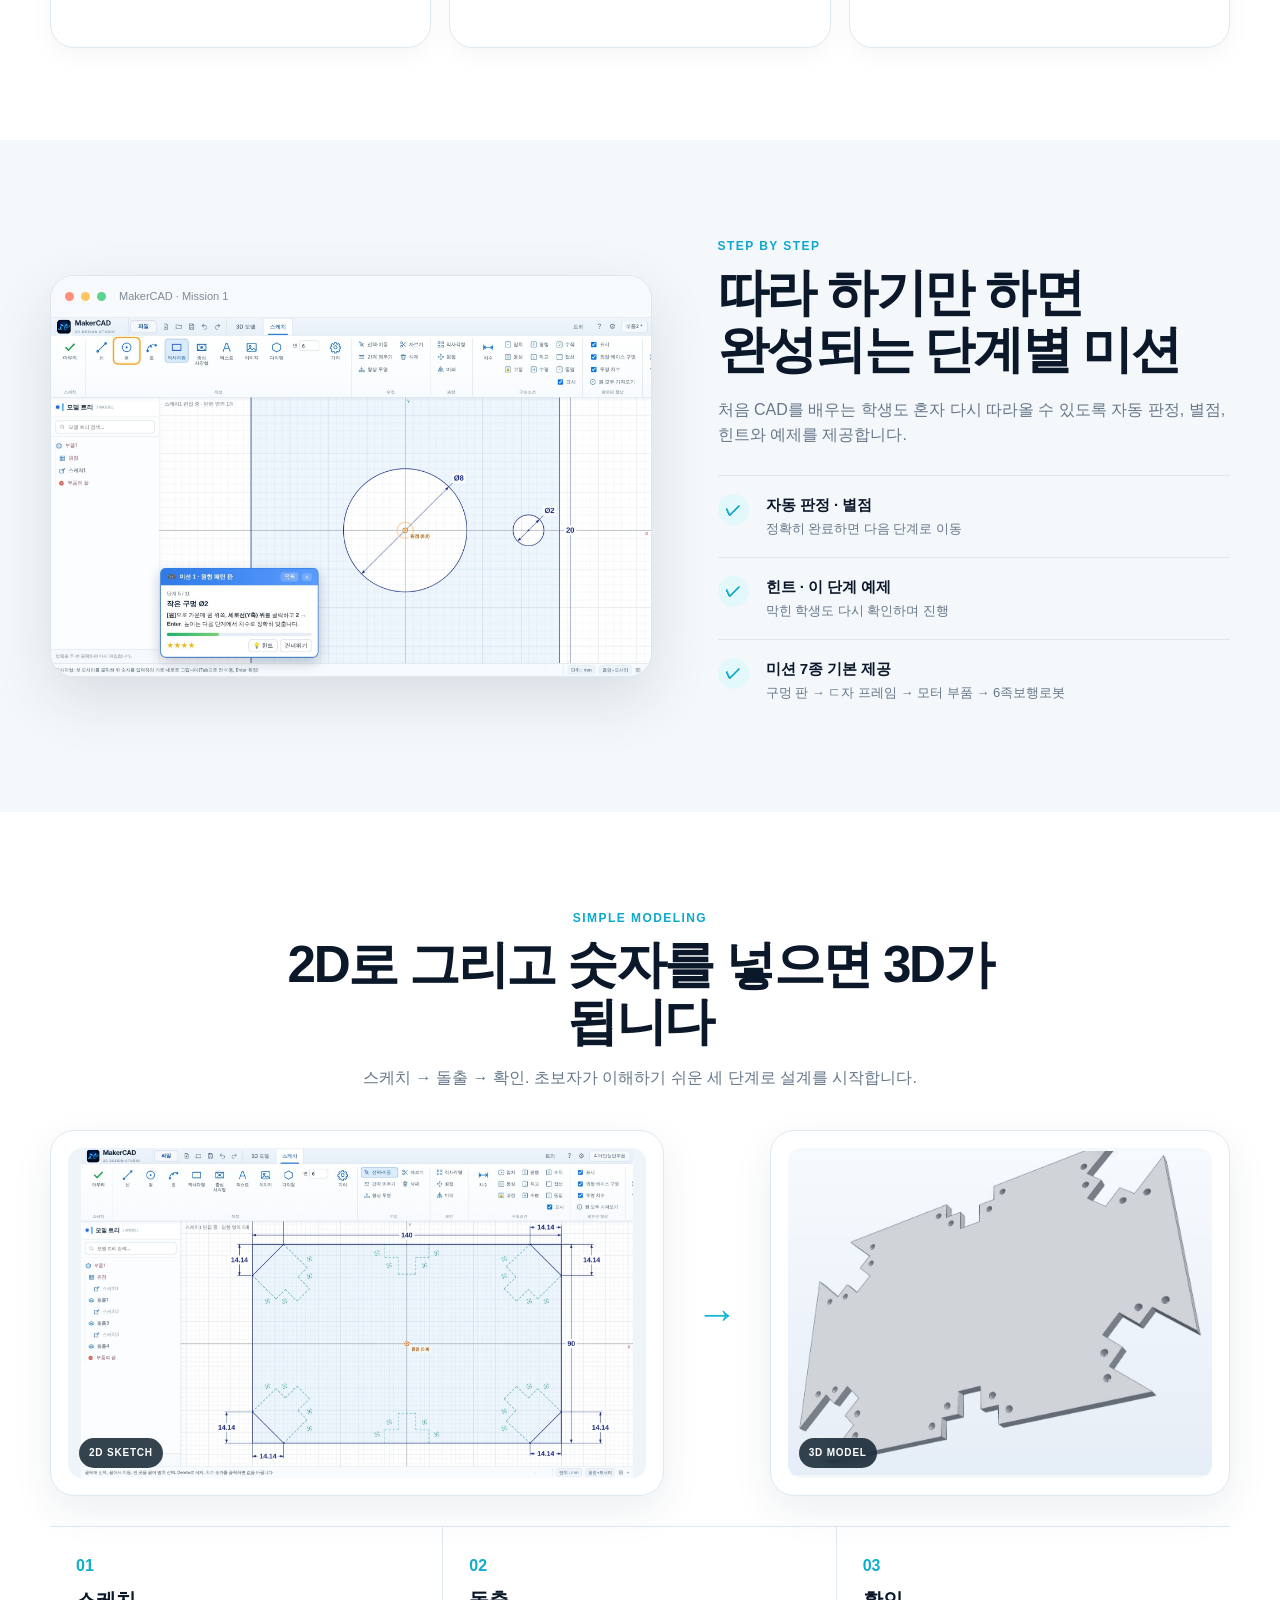
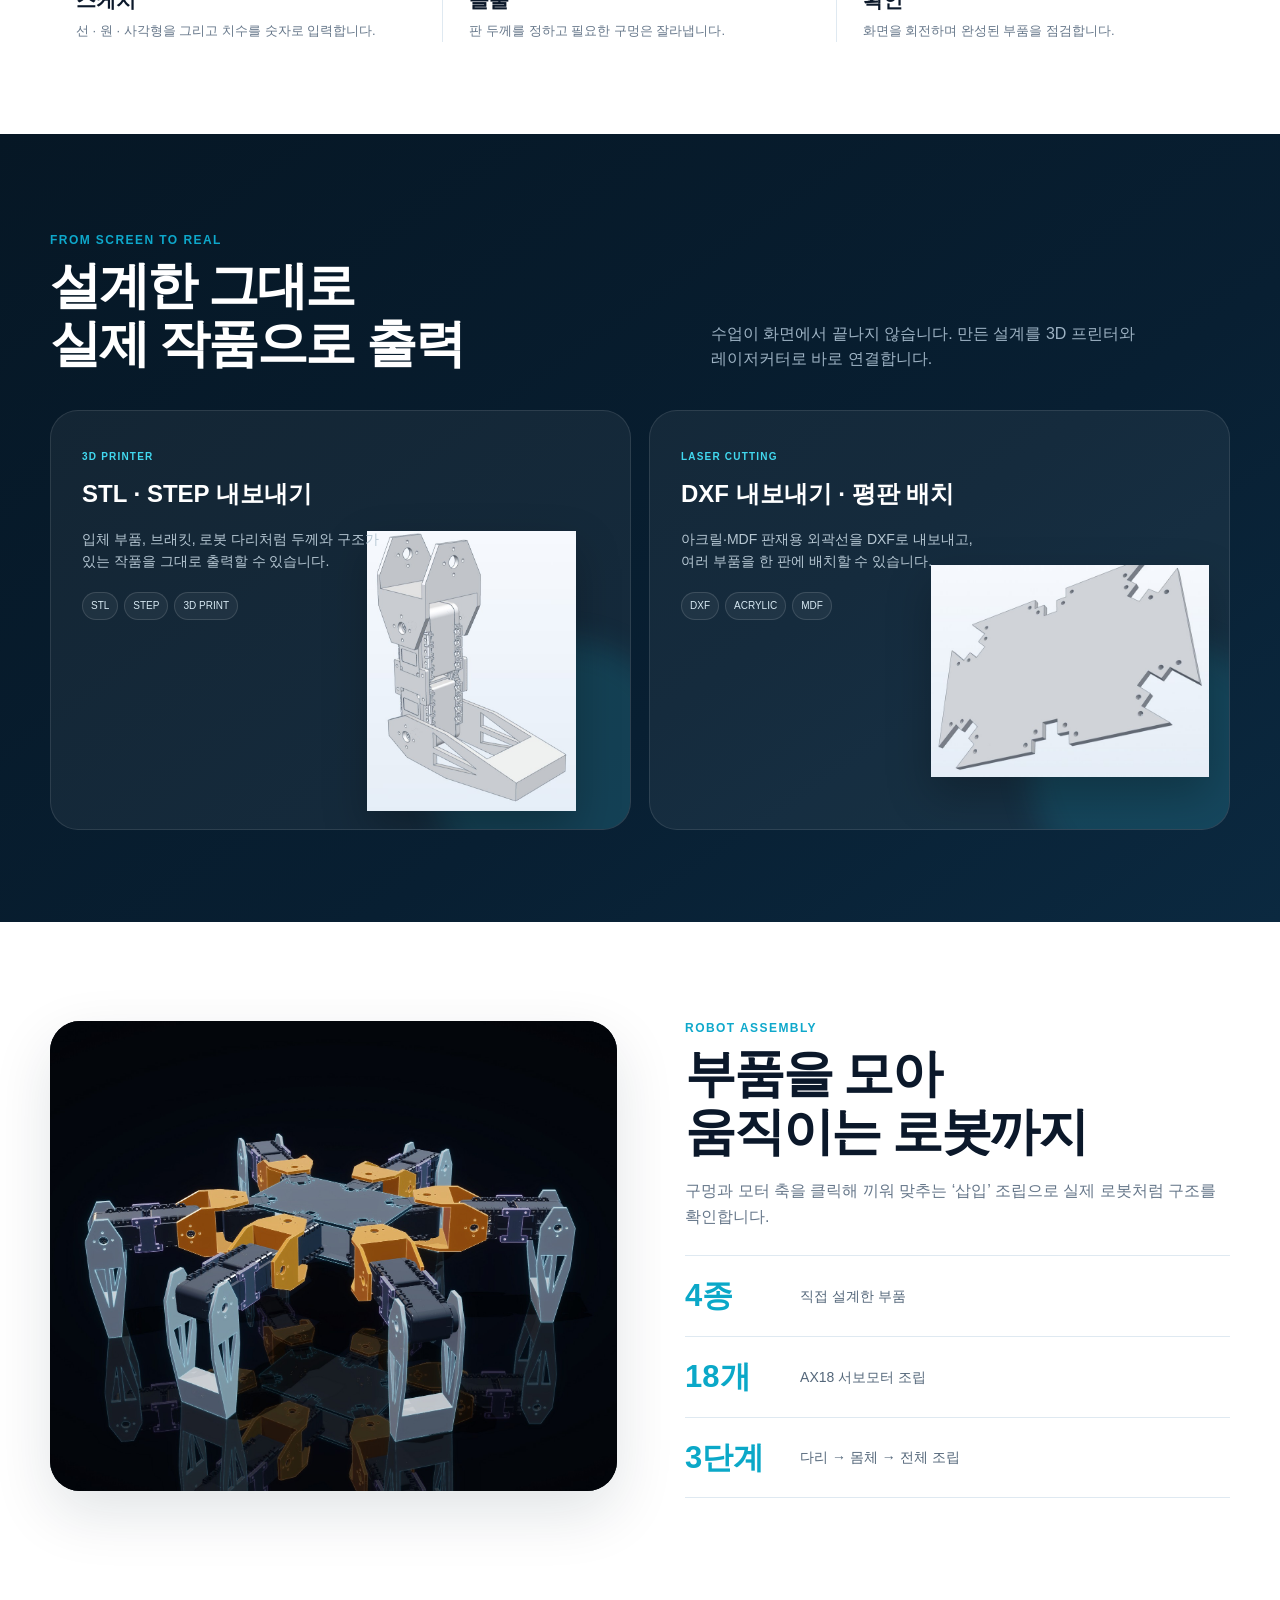
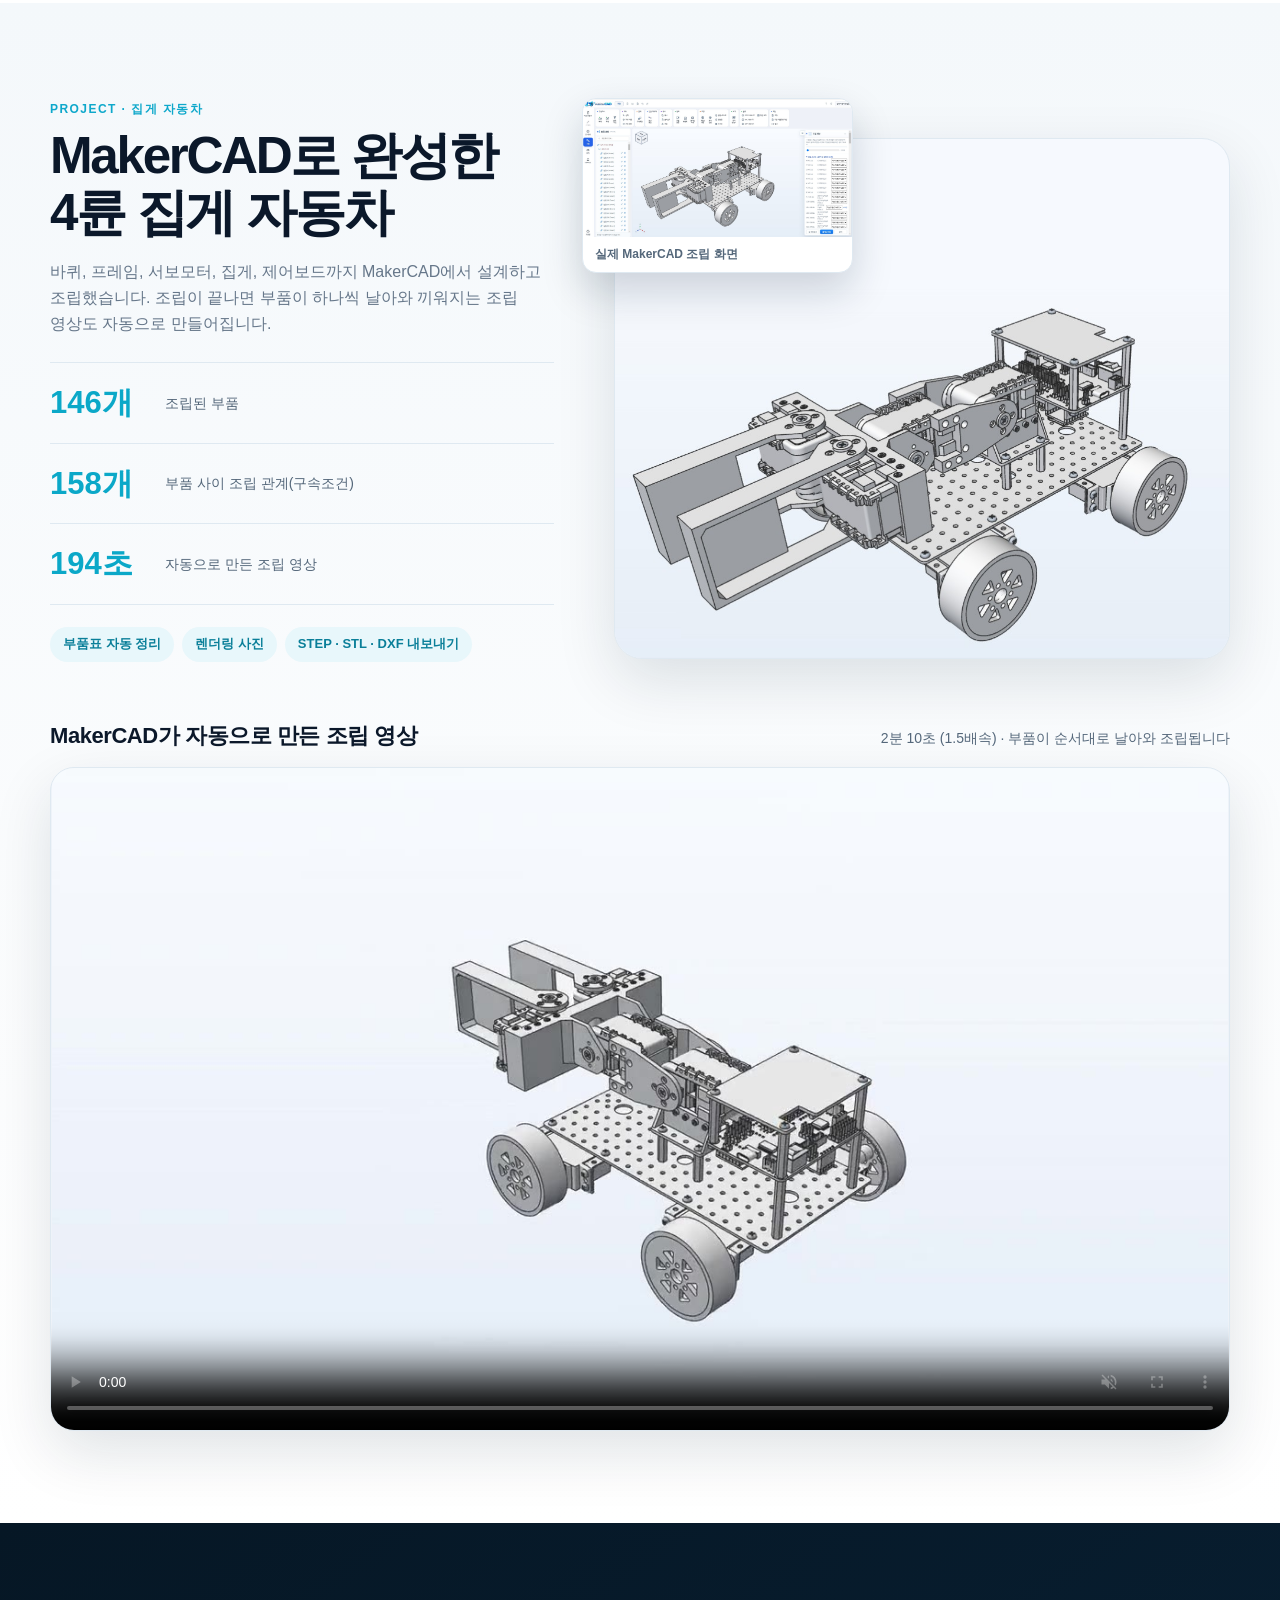
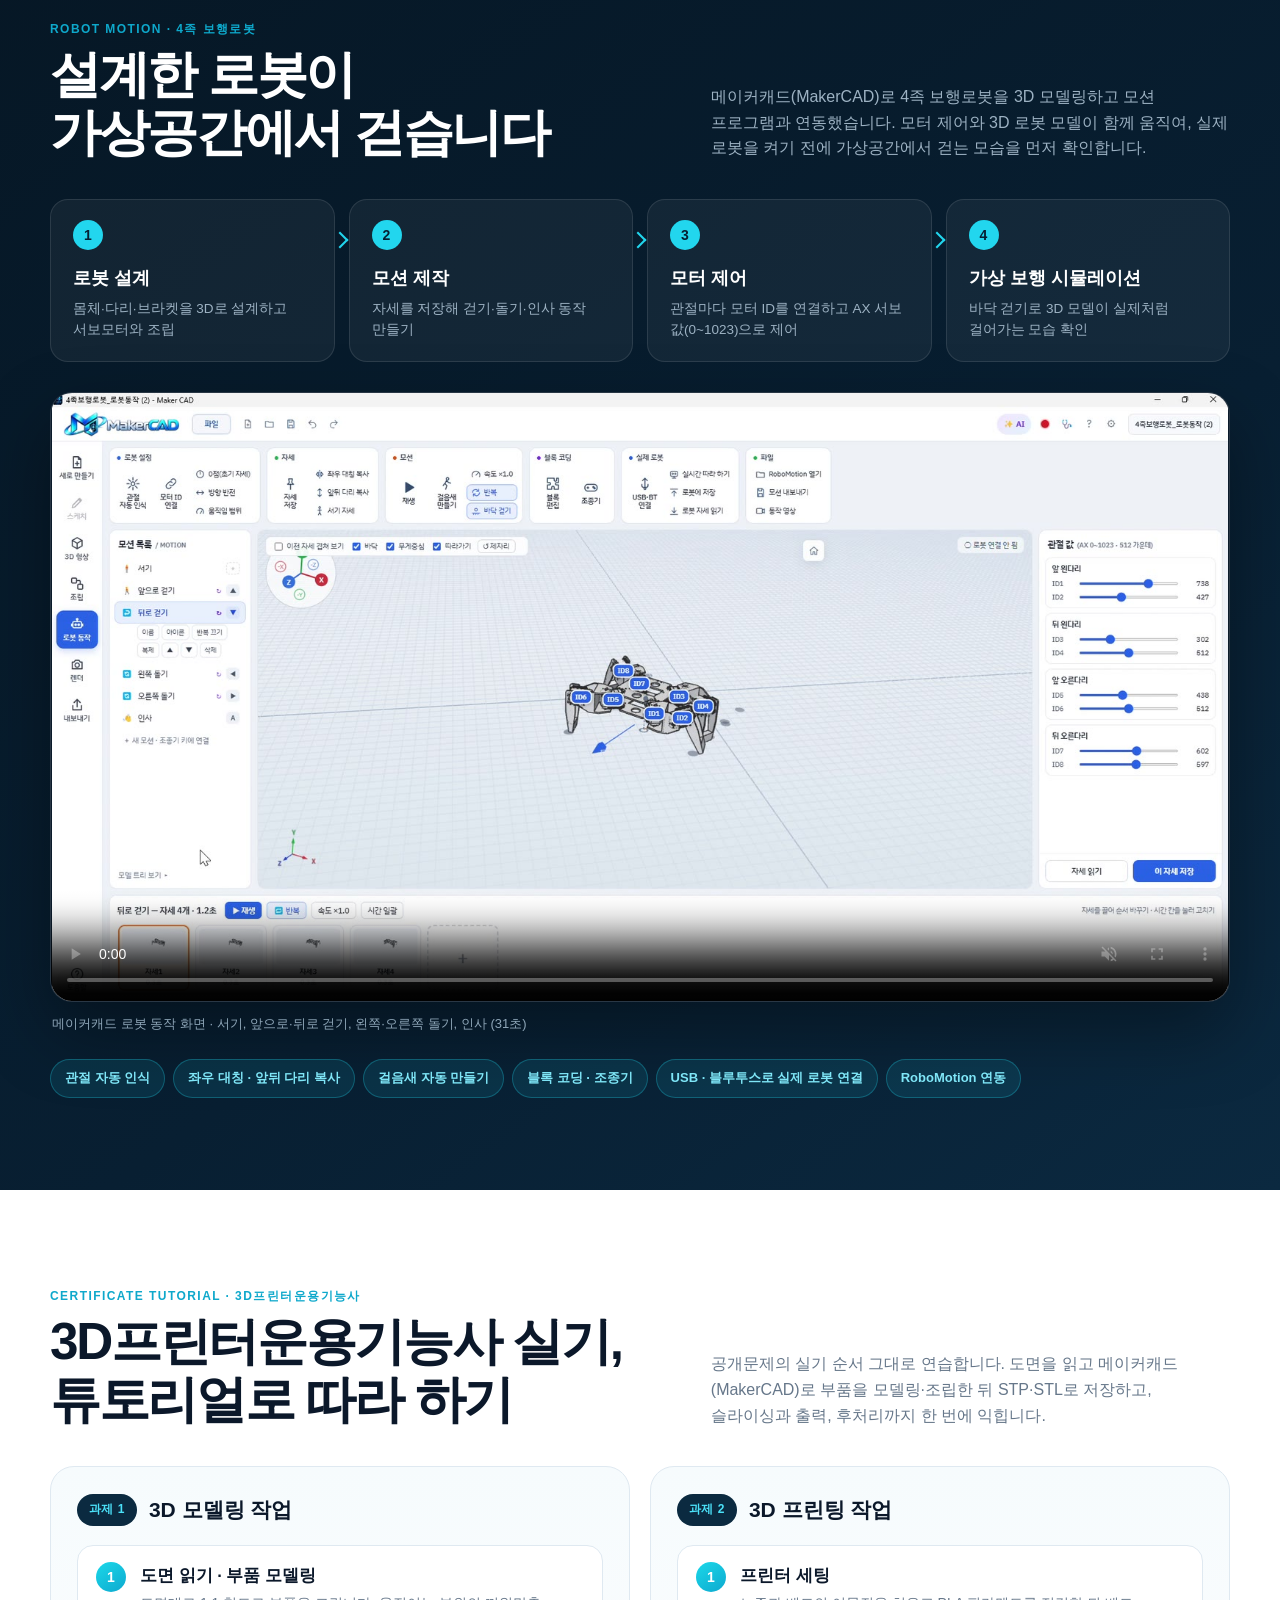
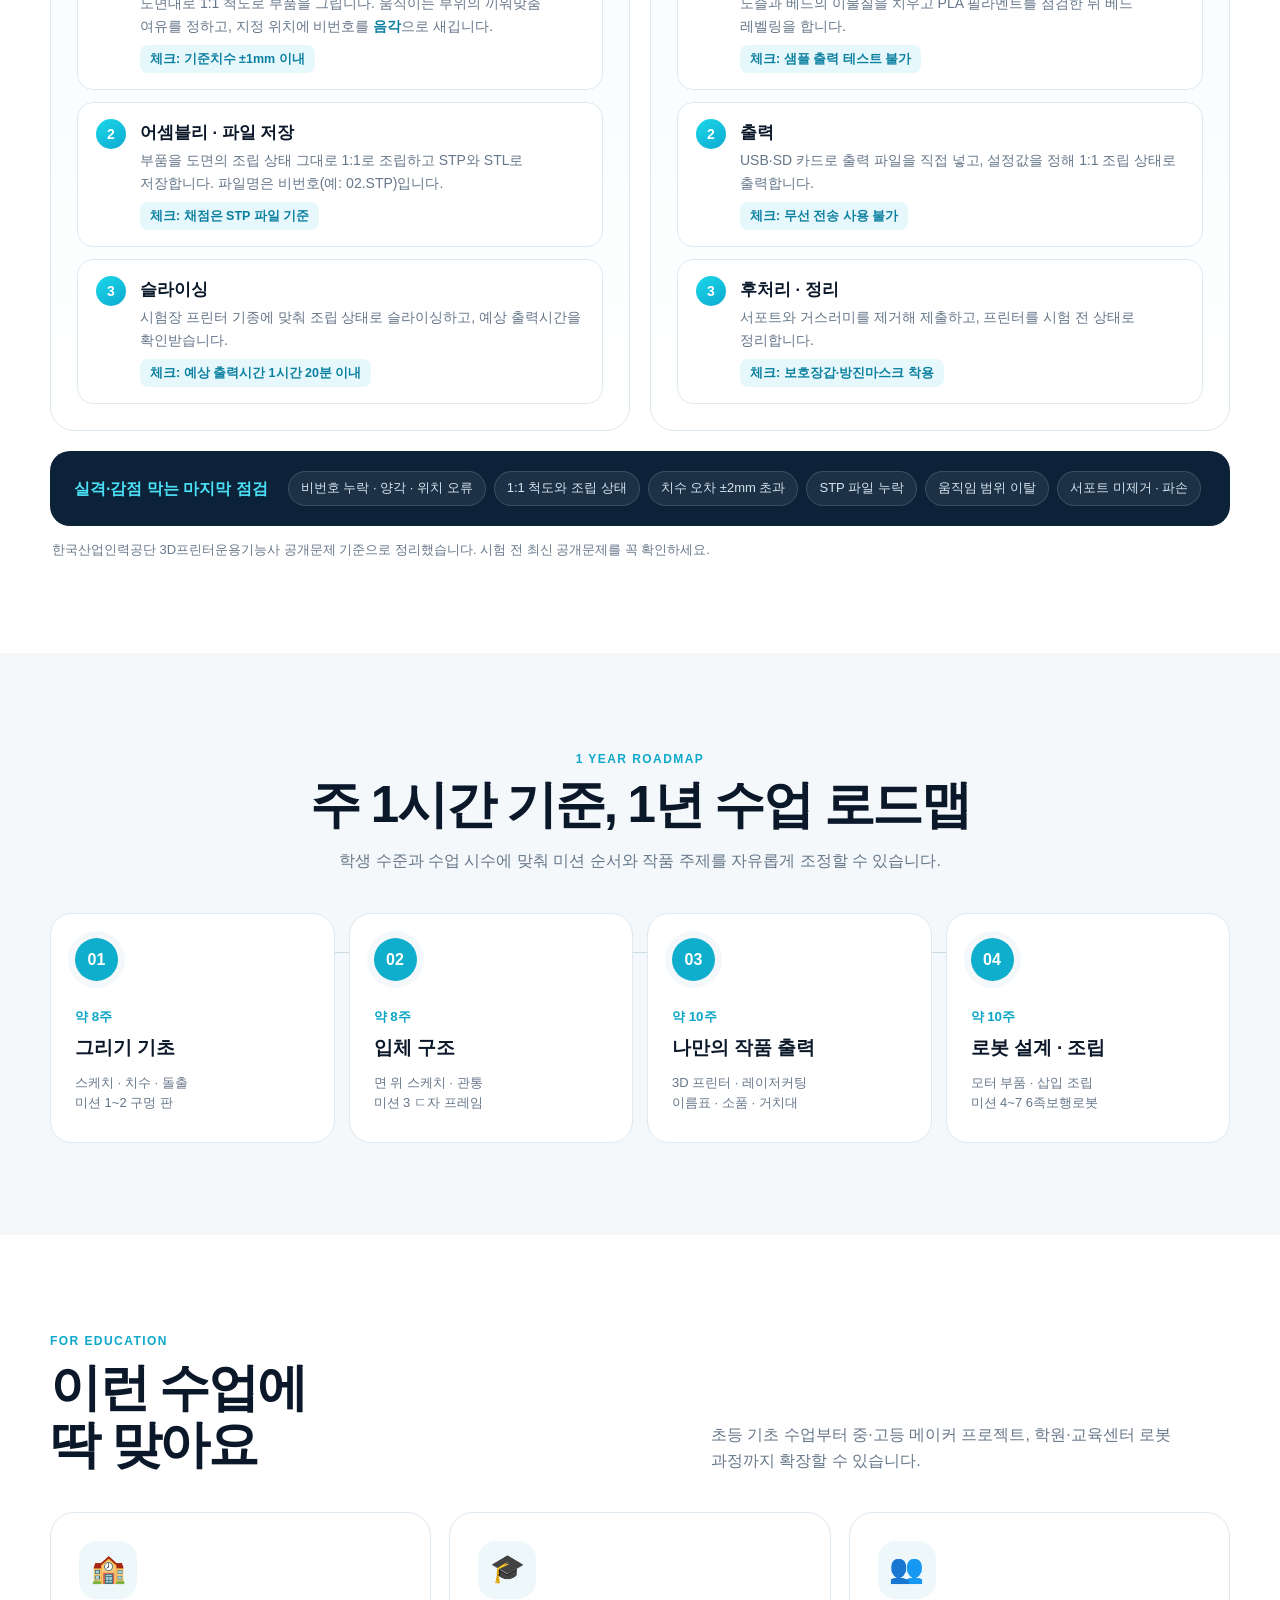
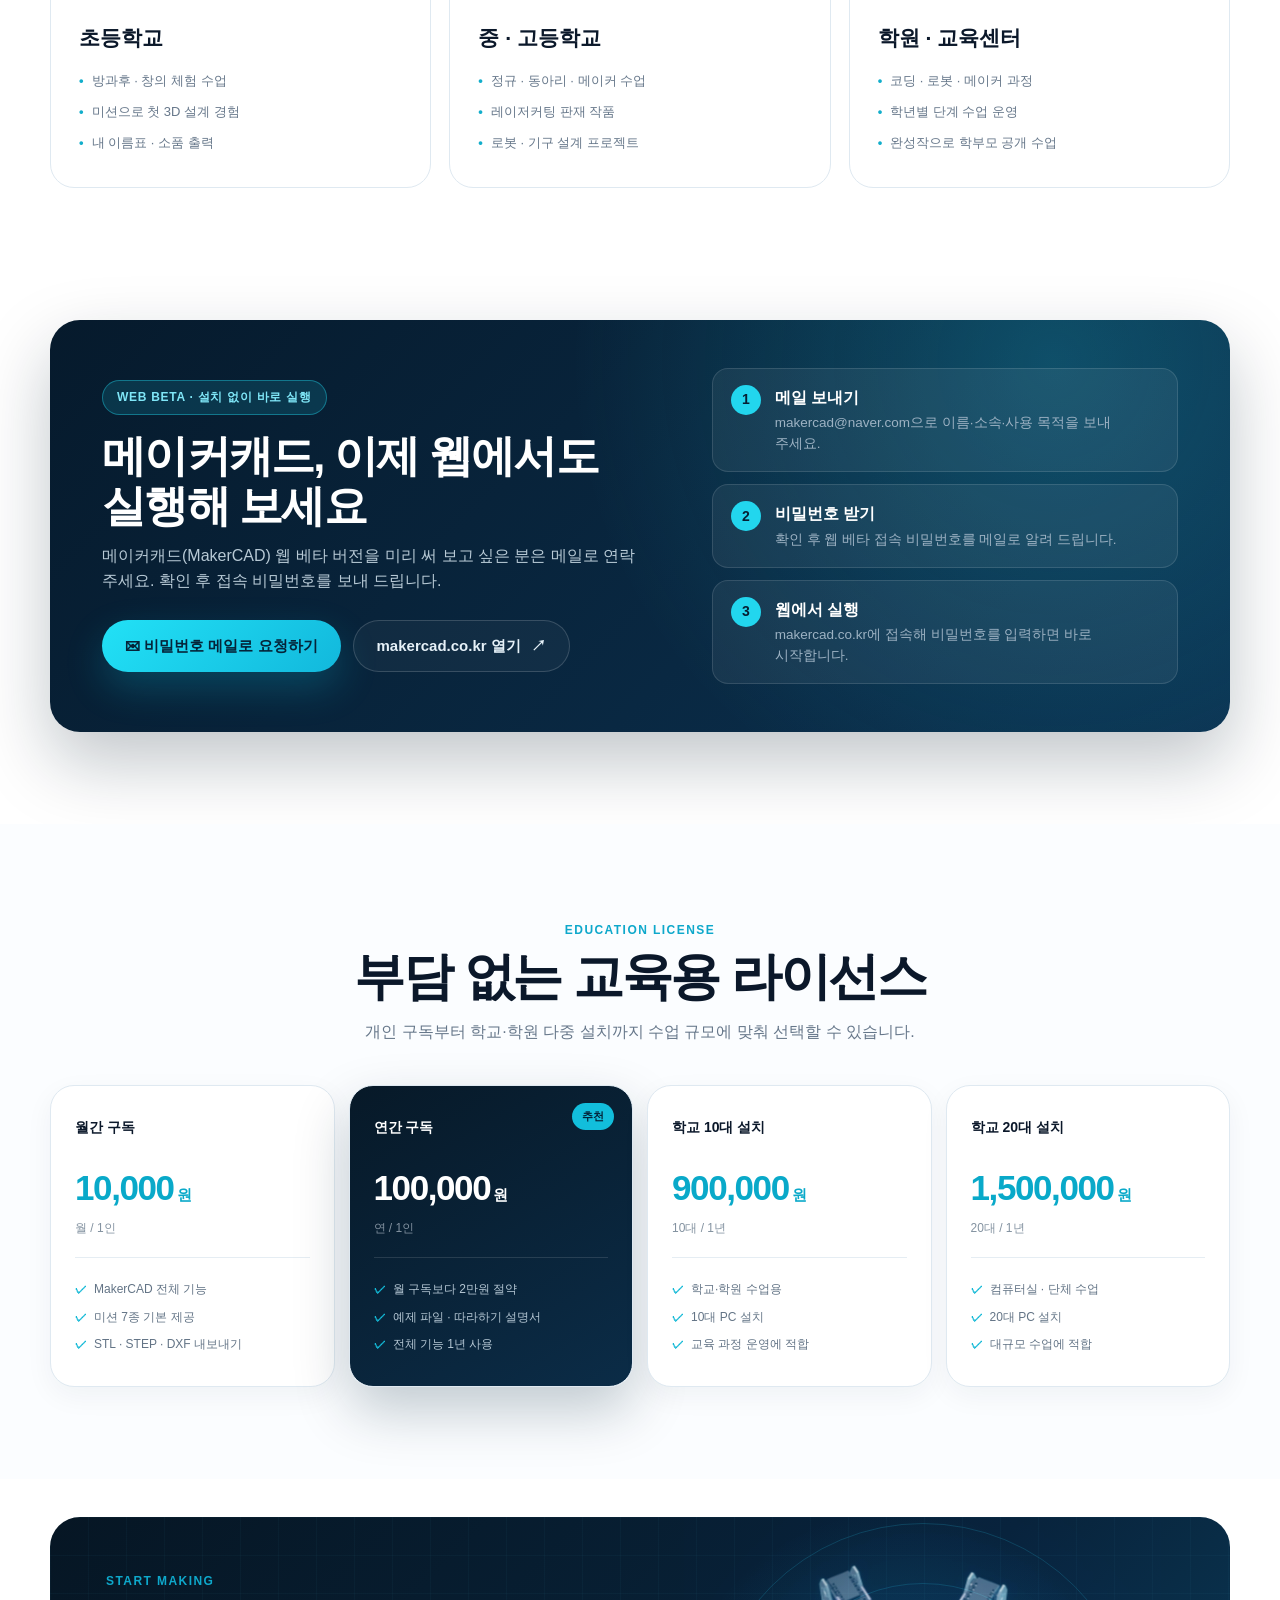
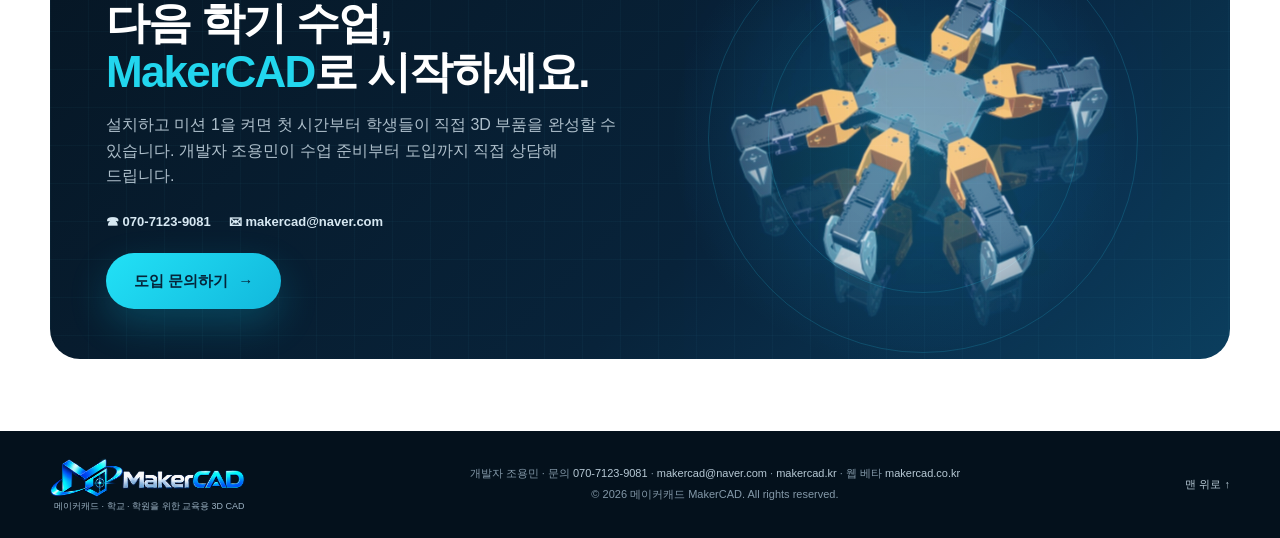
==== commit 210bf13e: "Add files via upload" ====
--- a/index.html
+++ b/index.html
@@ -6,6 +6,12 @@
   <meta name="description" content="메이커캐드(MakerCAD)는 학교·학원을 위한 교육용 3D CAD 프로그램입니다. 단계별 미션으로 3D 모델링을 배우고 3D 프린터·레이저커팅 출력, 로봇 조립까지 하나로 연결합니다." />
   <meta name="keywords" content="메이커캐드, MakerCAD, 메이커 캐드, 메이커CAD, 교육용 3D CAD, 3D 모델링 교육, 3D 설계 프로그램, 로봇 설계, 3D 프린터 수업, 레이저커팅, 4족 보행로봇, 로봇 모션, 서보모터 제어, 보행 시뮬레이션, 3D프린터운용기능사, 3D프린터운용기능사 실기, 기능사 튜토리얼, 메이커캐드 웹, 웹 CAD 베타, 조용민" />
   <link rel="canonical" href="https://makercad.kr/" />
+  <link rel="alternate" hreflang="ko" href="https://makercad.kr/" />
+  <link rel="alternate" hreflang="en" href="https://makercad.kr/en/" />
+  <link rel="alternate" hreflang="zh" href="https://makercad.kr/zh/" />
+  <link rel="alternate" hreflang="es" href="https://makercad.kr/es/" />
+  <link rel="alternate" hreflang="ja" href="https://makercad.kr/ja/" />
+  <link rel="alternate" hreflang="x-default" href="https://makercad.kr/" />
   <meta name="theme-color" content="#071827" />
   <title>메이커캐드 MakerCAD | 학교·학원을 위한 교육용 3D CAD 프로그램</title>
   <link rel="icon" href="favicon.ico" sizes="any" />
@@ -23,6 +29,16 @@
 </head>
 <body>
   <header class="header" id="top">
+    <div class="topbar"><div class="shell topbar-in">
+      <span class="topbar-info"><a href="tel:07071239081">☎ 070-7123-9081</a><a href="mailto:makercad@naver.com">✉ makercad@naver.com</a></span>
+      <nav class="lang-switch" aria-label="Language">
+        <a href="en/" hreflang="en" lang="en">EN</a>
+        <a href="./" hreflang="ko" lang="ko" class="on" aria-current="page">한국어</a>
+        <a href="zh/" hreflang="zh" lang="zh">中文</a>
+        <a href="es/" hreflang="es" lang="es">ES</a>
+        <a href="ja/" hreflang="ja" lang="ja">日本語</a>
+      </nav>
+    </div></div>
     <div class="shell nav">
       <a class="brand" href="#top" aria-label="메이커캐드 MakerCAD 홈">
         <img class="logo-h" src="assets/makercad-logo-horizontal.png" alt="메이커캐드 MakerCAD 로고" />
--- a/styles.css
+++ b/styles.css
@@ -164,3 +164,29 @@
 .beta-steps span{display:block;color:#9db2c3;font-size:13.5px;line-height:1.55}
 @media (max-width:1020px){.beta-card{grid-template-columns:1fr;padding:40px 34px}}
 @media (max-width:680px){.beta-card{padding:30px 20px;border-radius:22px}.beta-actions .btn{width:100%;justify-content:center}}
+
+/* 언어 선택 상단 바 */
+.topbar{background:#030f19;border-bottom:1px solid rgba(255,255,255,.06)}
+.topbar-in{height:40px;display:flex;align-items:center;justify-content:space-between;gap:16px}
+.header .shell.topbar-in{width:min(1640px,calc(100% - 96px))}
+.topbar-info{display:flex;gap:18px;font-size:12.5px;color:#8ea6b8}
+.topbar-info a:hover{color:#4be1f8}
+.lang-switch{display:flex;align-items:center;gap:2px;padding:3px;border-radius:999px;background:rgba(255,255,255,.06);border:1px solid rgba(255,255,255,.1)}
+.lang-switch a{padding:4px 11px;border-radius:999px;font-size:12.5px;font-weight:800;color:#b7c9d5;line-height:1.4;transition:.2s}
+.lang-switch a:hover{color:#fff;background:rgba(255,255,255,.08)}
+.lang-switch a.on{background:linear-gradient(135deg,#1fe1f6,#0dbedc);color:#062033}
+.header .nav{position:relative}
+@media (max-width:1020px){.header .shell.topbar-in{width:min(1180px,calc(100% - 48px))}.header .nav-links{left:0;right:0}}
+@media (max-width:680px){.header .shell.topbar-in{width:min(100% - 28px,1180px)}.topbar-info{display:none}.topbar-in{justify-content:center;height:38px}.lang-switch a{padding:4px 10px;font-size:12px}}
+html[lang="zh-CN"] body{font-family:"Noto Sans SC","PingFang SC","Microsoft YaHei",Pretendard,Arial,sans-serif}
+html[lang="ja"] body{font-family:"Noto Sans JP","Hiragino Sans","Yu Gothic","Meiryo",Pretendard,Arial,sans-serif}
+html[lang="en"] body,html[lang="es"] body{font-family:Pretendard,Inter,"Segoe UI",Arial,sans-serif}
+/* 다국어 레이아웃 보정 */
+html[lang="ja"] body,html[lang="zh-CN"] body{word-break:normal;line-break:strict;overflow-wrap:anywhere}
+html:not([lang="ko"]) .nav-links a,html:not([lang="ko"]) .nav-cta{white-space:nowrap}
+html:not([lang="ko"]) .nav-links{gap:18px;font-size:13.5px}
+html:not([lang="ko"]) .hero h1{font-size:clamp(40px,4vw,68px);letter-spacing:-.04em}
+html[lang="en"] h2,html[lang="es"] h2{letter-spacing:-.03em}
+@media (max-width:1500px){html:not([lang="ko"]) .nav-cta{display:none}}
+@media (max-width:680px){html:not([lang="ko"]) .hero h1{font-size:36px}}
+@media (max-width:680px){html[lang="ja"] .hero h1{font-size:33px}}
